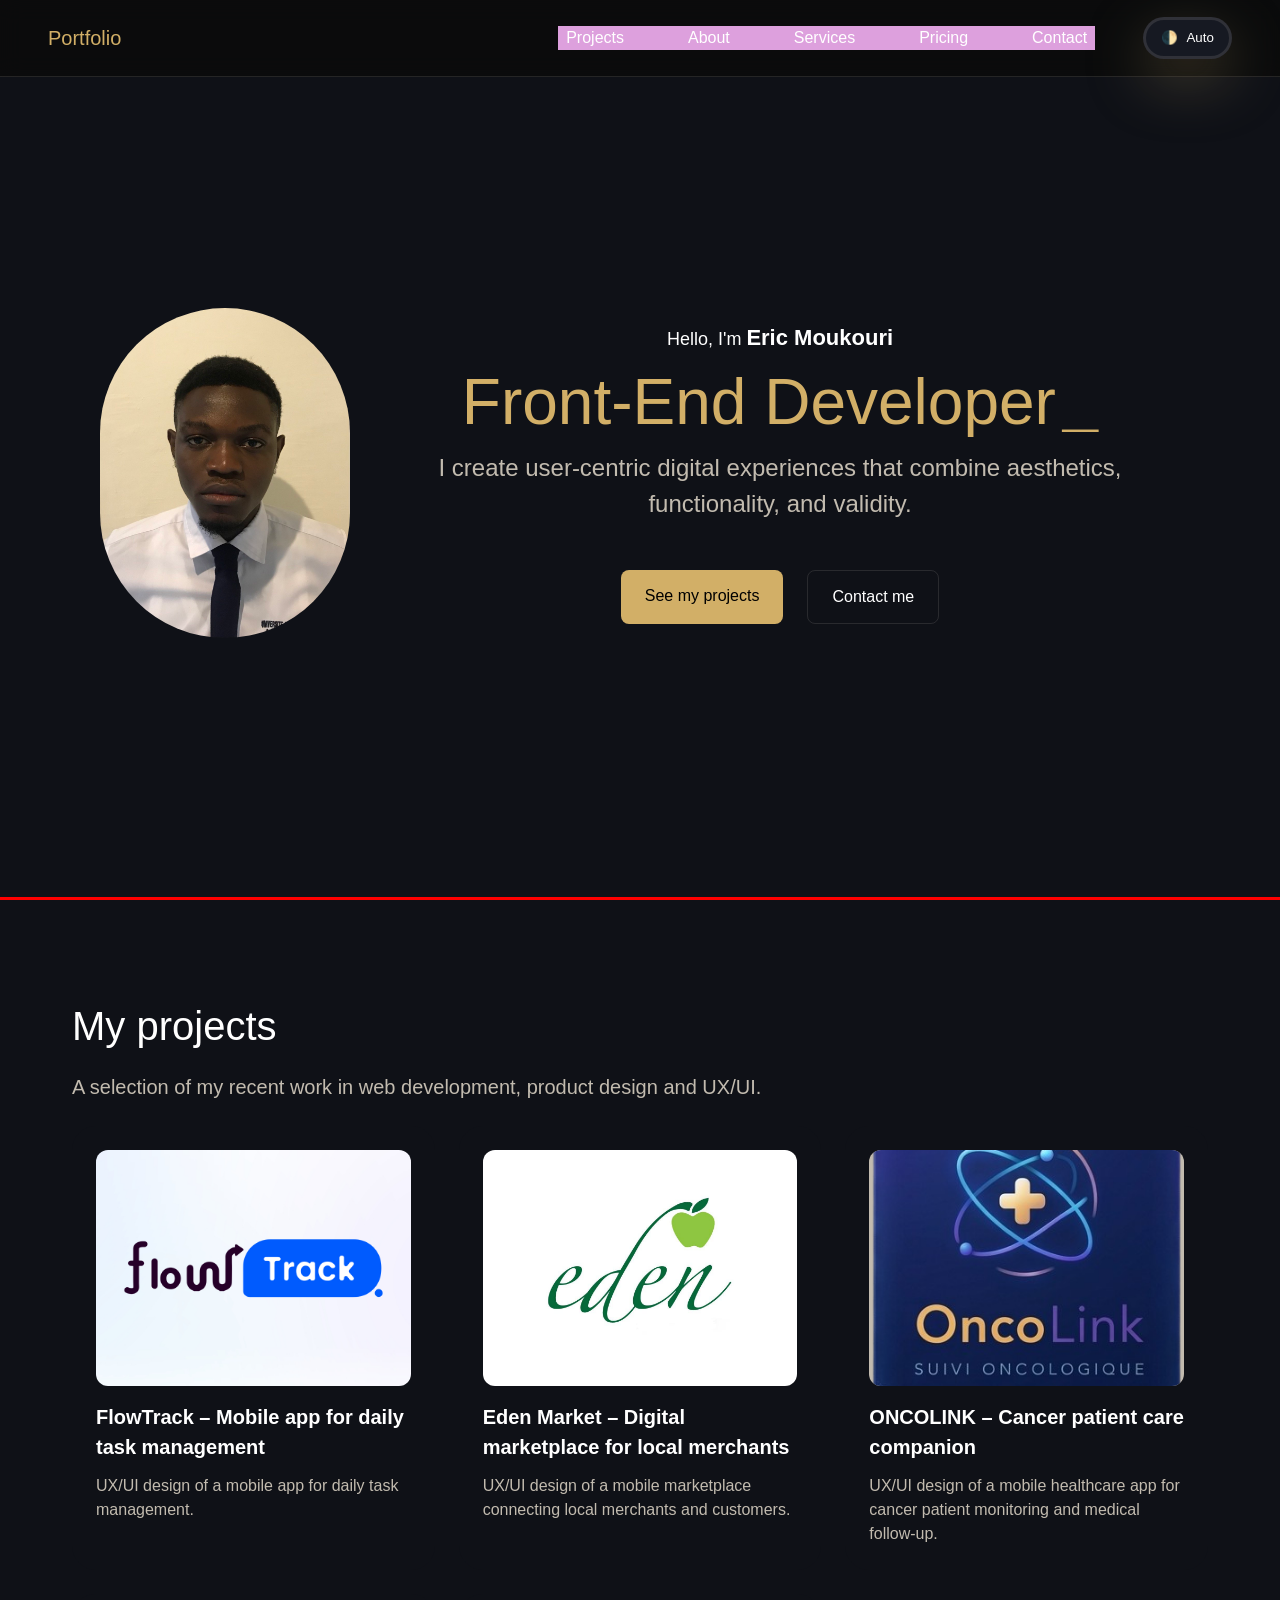
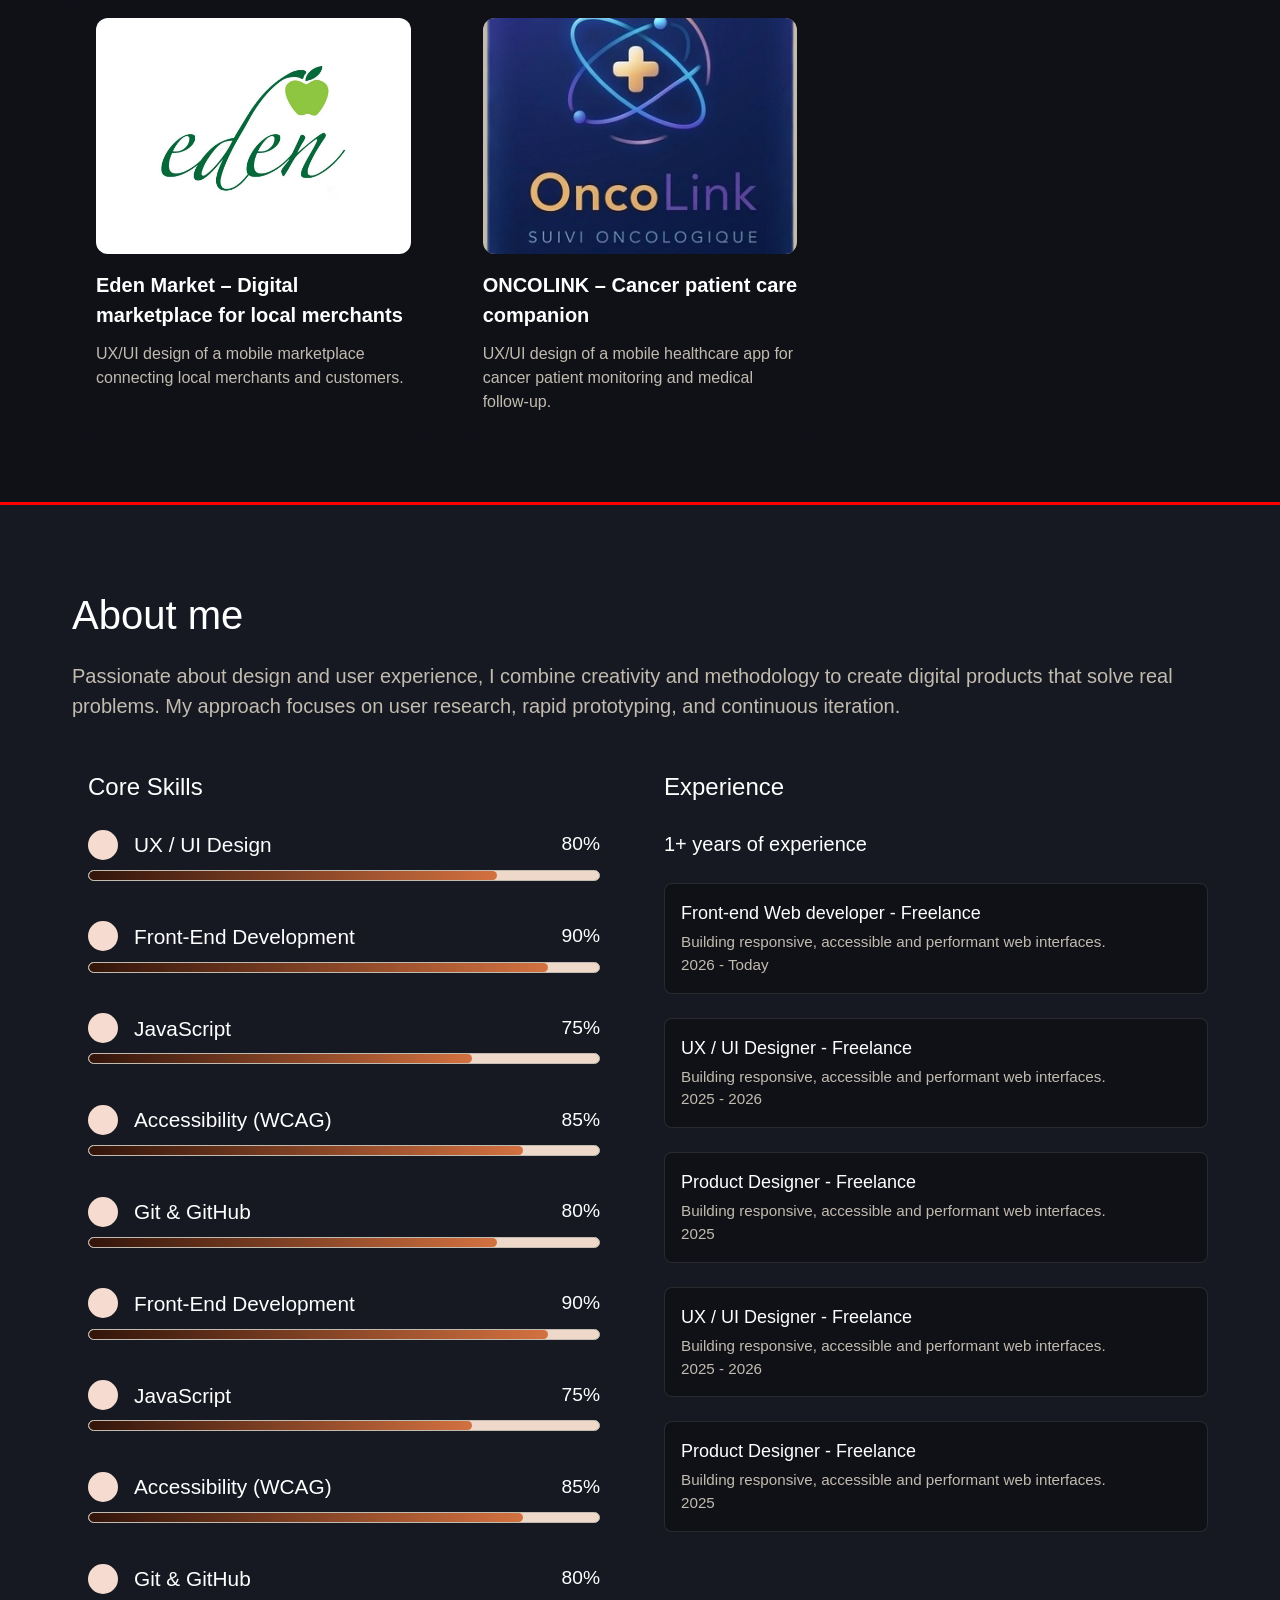
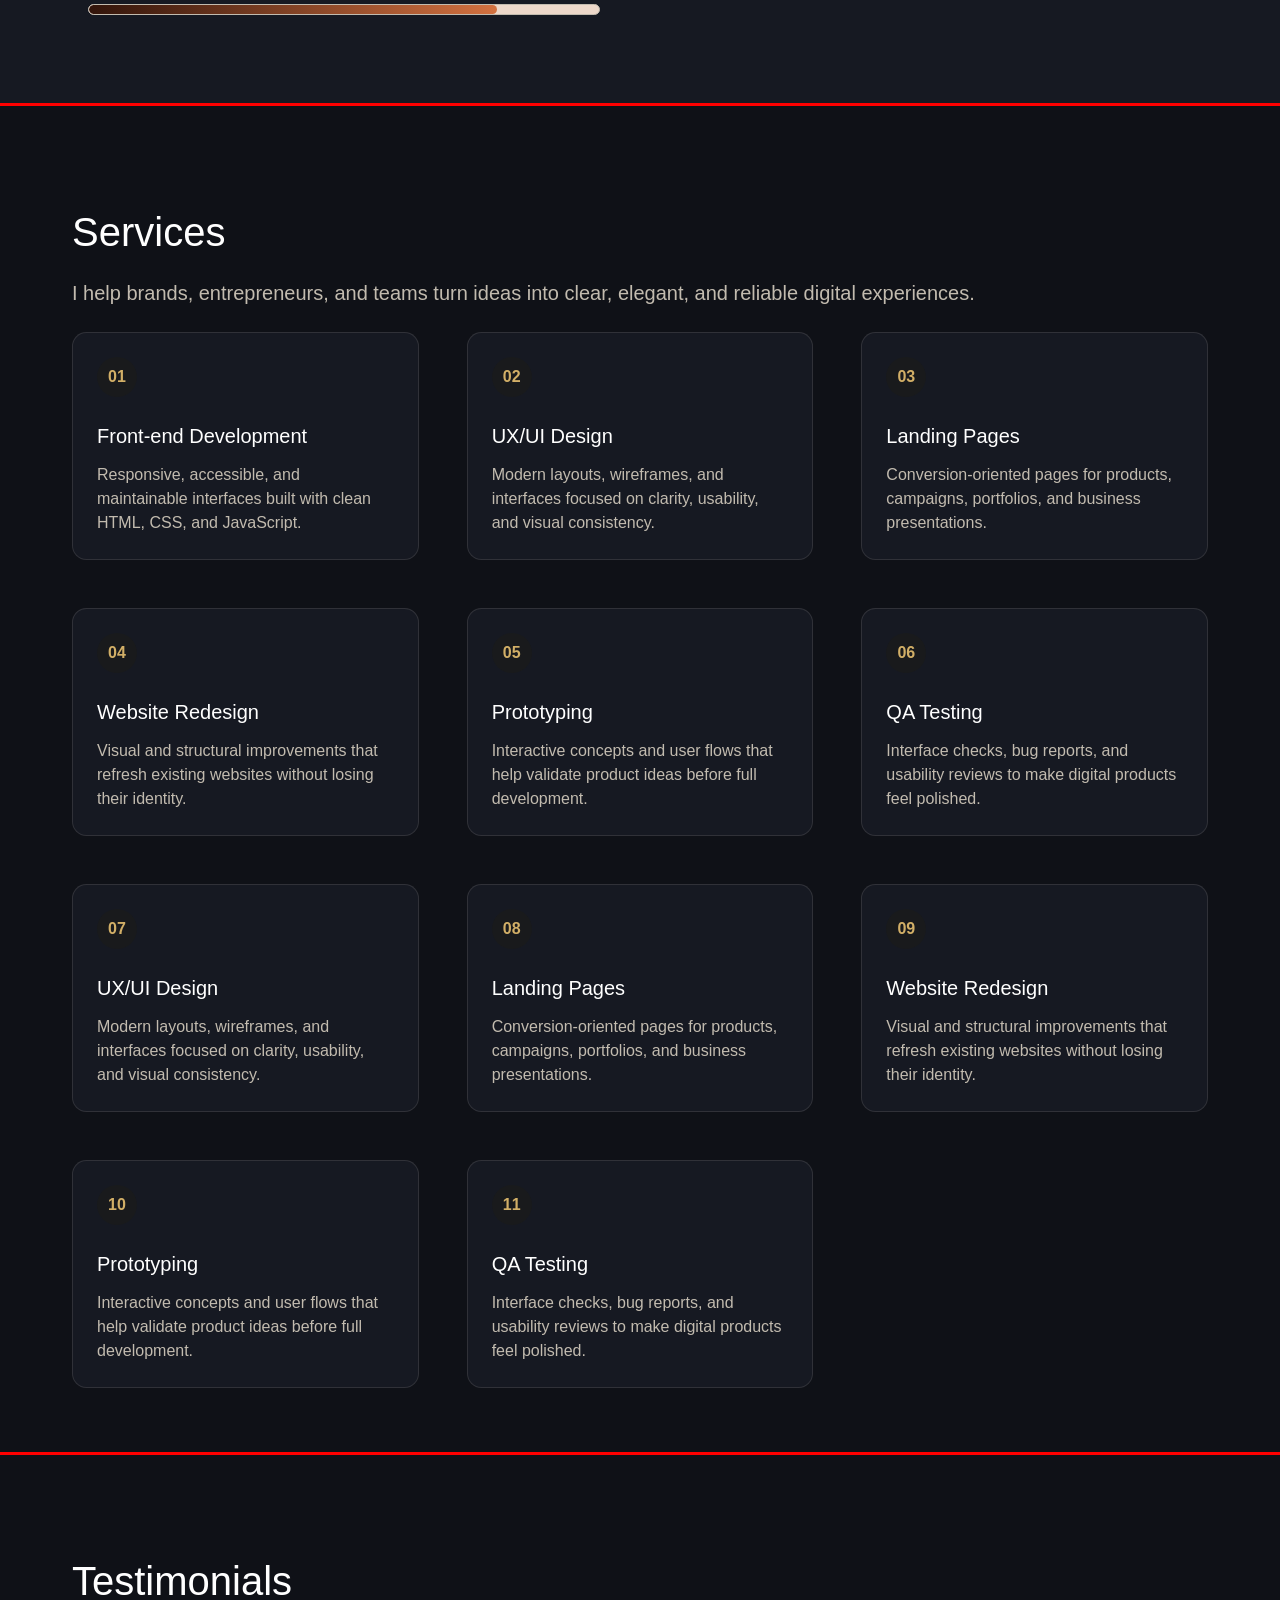
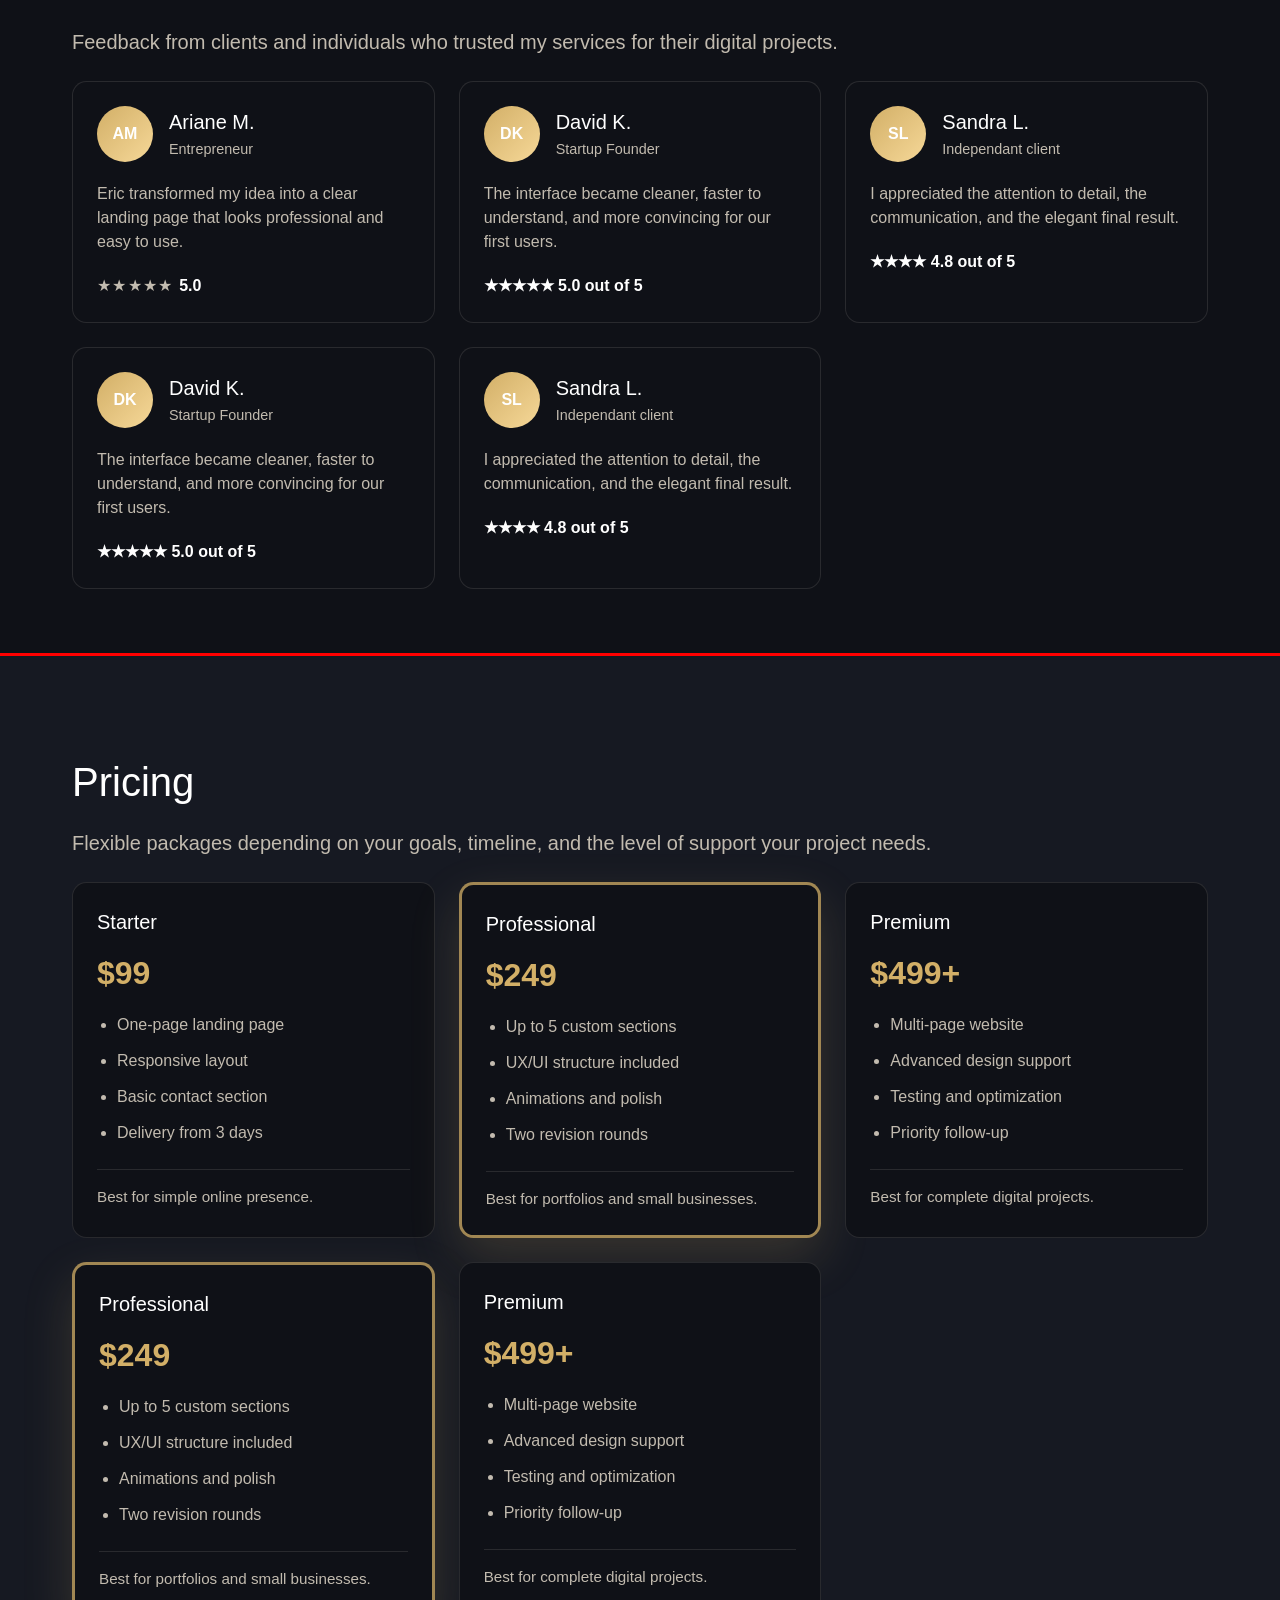
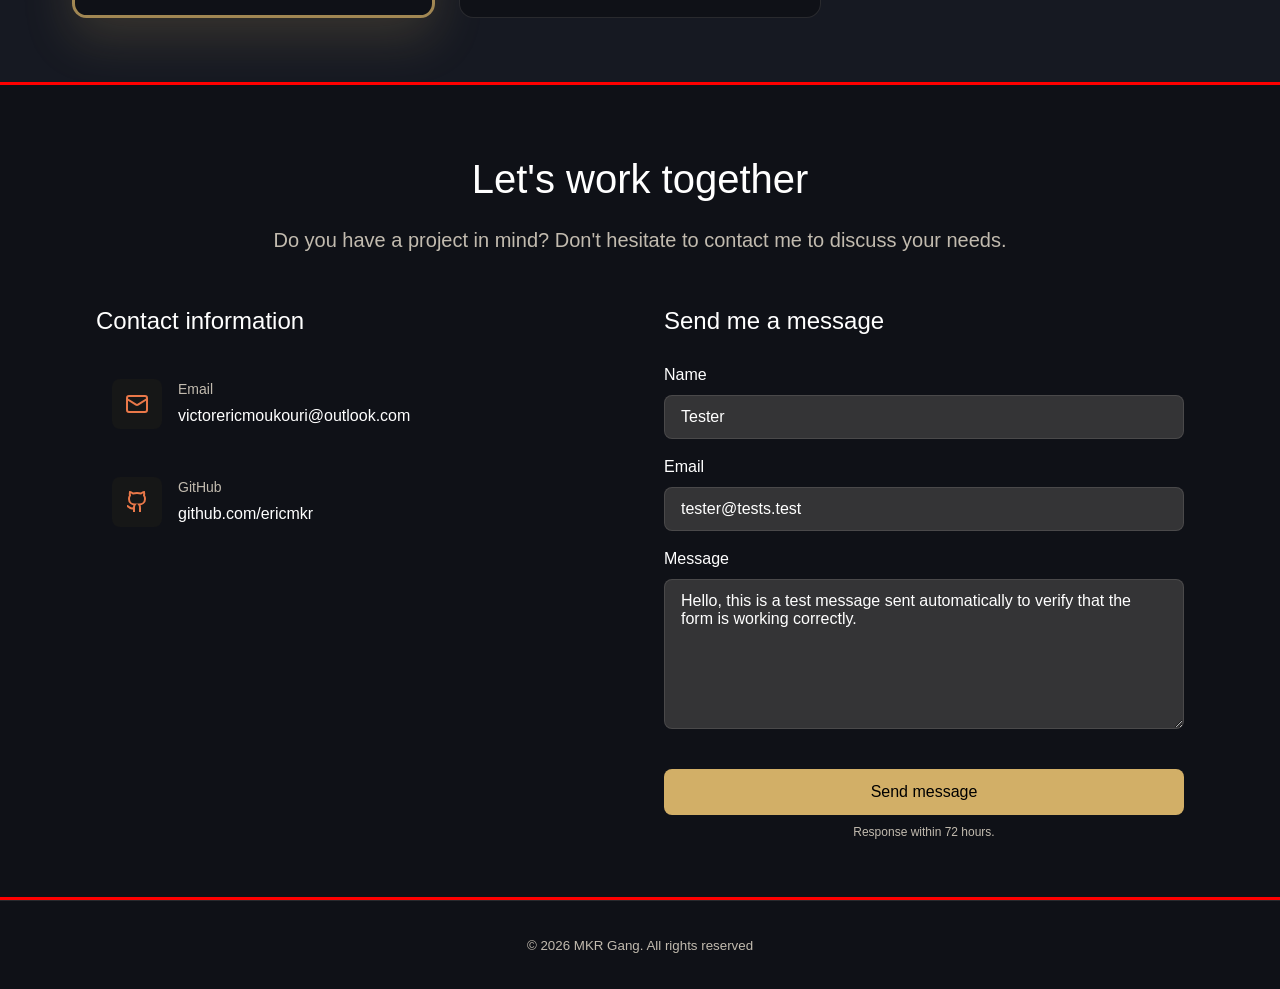
==== index.html @ c334f887 "Update index.html" ====
<!DOCTYPE html>
<html lang="en">
   
   <head>
      <meta charset="UTF-8">
      <meta name="viewport" content="width=device-width, initial-scale=1.0">

      <!-- =========================
        SEO
        ========================= -->
      
      <meta name="author" content="Eric Moukouri">
      <meta name="description" content="Eric Moukouri — Front-End Developer, UX/UI Designer and QA Analyst creating high-performance, accessible and user-centered digital products with intuitive interfaces and scalable web solutions.">

      <link rel="canonical" href="https://ton-domaine.com/">

      <title>Eric Moukouri | Front-End Developer, UX/UI Designer & QA Analyst</title>
  
      <!-- =========================
        COLOR & THEME
        ========================= -->

      <meta name="theme-color" content="#ffffff" media="(prefers-color-scheme: light)">
      <meta name="theme-color" content="#0f172a" media="(prefers-color-scheme: dark)">
      <meta name="color-scheme" content="light dark">
   
      <!-- =========================
        OPEN GRAPH
        ========================= -->

      <meta property="og:type" content="website">
      <meta property="og:title" content="Eric Moukouri | Front-End Developer, UX/UI Designer & QA Analyst">
      <meta property="og:description" content="Front-End Developer, UX/UI Designer and QA Analyst creating high-performance, accessible and user-centered digital products.">
      <meta property="og:url" content="https://ton-domaine.com/">
      <meta property="og:image" content="https://ton-domaine.com/assets/images/og-image.png">
      <meta property="og:site_name" content="Eric Moukouri">
      <meta property="og:locale" content="en_US">

      <!-- =========================
        TWITTER / X
        ========================= -->

      <meta name="twitter:card" content="summary_large_image">
      <meta name="twitter:title" content="Eric Moukouri | Front-End Developer, UX/UI Designer & QA Analyst">
      <meta name="twitter:description" content="High-performance, accessible and user-centered digital products.">
      <meta name="twitter:image" content="https://ton-domaine.com/assets/images/og-image.png">
  
      <!-- =========================
        FAVICONS
        ========================= -->

      <link rel="icon" type="image/png" href="/favicon-96x96.png" sizes="96x96">
      <link rel="icon" type="image/svg+xml" href="/favicon.svg">
      <link rel="shortcut icon" href="/favicon.ico">
      <link rel="apple-touch-icon" sizes="180x180" href="/apple-touch-icon.png">

      <!-- =========================
        PWA
        ========================= -->

      <link rel="manifest" href="/site.webmanifest">

      <!-- =========================
        STYLES & SCRIPTS
        ========================= -->

      <link rel="stylesheet" href="assets/css/index.css">

      <script type="module" src="assets/js/index.js" defer></script> 
      <script src="assets/js/form.js" defer></script>
      <script src="assets/js/cards.js" defer></script>
      <script type="module" src="assets/js/index.js"></script> 
      <!-- <script src="assets/js/project.js"></script> -->
   </head>

   <body>

      <a class="skip-link" href="#main-content" hidden>Skip to main content</a>

      <header>

         <div class="header-content">

            <a class="logo" href="#" aria-label="Back to homepage">Portfolio</a>

            <nav class="navbar" aria-label="Main navigation">

               <ul class="navbar-nav">

                  <li class="navbar-item">
                     <a class="navbar-link" href="#projects">Projects</a>
                  </li>

                  <li class="navbar-item">
                     <a class="navbar-link" href="#about">About</a>
                  </li>

                  <li class="navbar-item">
                     <a class="navbar-link" href="#services">Services</a>
                  </li>

                  <li class="navbar-item">
                     <a class="navbar-link" href="#rates">Pricing</a>
                  </li>

                  <li class="navbar-item">
                     <a class="navbar-link" href="#contact">Contact</a>
                  </li>

               </ul>

            </nav>

            <button id="theme-toggle" class="theme-toggle" type="button" aria-label="Theme: Auto. Change.">
                  
               <span id="theme-icon" aria-hidden="true">🌓</span>
                
               <span id="theme-label">Auto</span>
             
            </button>

         </div>

      </header>

      <main id="main-content">

         <section id="hero" class="hero" aria-labelledby="hero-title">

            <div class="avatar">

               <img class="avatar-img" src="assets/img/4x4.jpg" width="250" height="330" alt="Portrait of Victor Eric MOUKOURI">

            </div>
            
            <div class="hero-content">

               <p class="hero-tag">Hello, I'm <strong>Eric Moukouri</strong></p>

               <h1 id="hero-title">

                  <span id="accessible-roles" class="sr-only"></span>

                  <span id="typing-text" aria-hidden="true">Front-End Developer</span>

                  <span class="cursor" aria-hidden="true">_</span>

               </h1>
               
               <p class="hero-description">
                  I create user-centric digital experiences that combine aesthetics, functionality, and validity.
               </p>
            
               <div class="hero-buttons">

                  <a href="#projects" class="btn-primary">See my projects</a>

                  <a href="#contact" class="btn-secondary">Contact me</a>

               </div>

            </div>

         </section>

         <section id="projects" class="projects" aria-labelledby="projects-title" aria-describedby="projects-description">

            <div class="projects-content">

               <div class="section-header">

                  <h2 id="projects-title">My projects</h2>

                  <p id="projects-description" class="projects-description">A selection of my recent work in web development, product design and UX/UI.</p>

               </div>
               
               <div class="projects-grid">

                  <a class="card-link" href="portfolio.html?project=flowtrack">

                     <article class="project-card" data-project="flowtrack">

                        <div class="project-image">

                           <img src="assets/img/FlowTrack logo.jpg" alt="">

                           <div class="project-overlay">

                              <span class="project-category">UX/UI Design</span>

                           </div>   

                        </div>

                        <h3>FlowTrack – Mobile app for daily task management</h3>

                        <p>UX/UI design of a mobile app for daily task management.</p>   

                     </article>

                  </a>

               </div>

            </div>

         </section>

         <section id="about" class="about" aria-labelledby="about-title" aria-describedby="about-description">

            <div class="about-content">

               <h2 id="about-title">About me</h2>

               <p id="about-description" class="about-description">
                  Passionate about design and user experience, I combine creativity and methodology to create 
                  digital products that solve real problems. My approach focuses on user research, rapid prototyping, 
                  and continuous iteration.
               </p>
         
               <div class="about-grid">

                  <div class="skills-container">

                     <h3>Core Skills</h3>

                     <div class="skill-item">

                        <div class="skill-header"> 

                           <div class="skill-left">

                              <div class="icon-box">

                                 <i class="fa-regular fa-user"></i>    

                              </div>

                              <span>UX / UI Design</span>

                           </div>
                           
                           <span class="percent">80%</span>

                        </div>

                        <div class="progress-bar">

                           <div class="progress fill-80"></div>

                        </div>

                     </div>

                  </div>
   
                  <div class="experiences-container">

                     <h3>Experience</h3>

                     <p class="experience-summary">1+ years of experience</p>

                     <div class="experience-item">

                        <h4>Front-end Web developer - Freelance</h4>
                     
                        <p>Building responsive, accessible and performant web interfaces.</p>
                     
                        <p>2026 - Today</p>

                     </div>

                  </div>  

               </div>

            </div>

         </section>
   
         <section id="services" class="services" aria-labelledby="services-title" aria-describedby="services-description">

            <div class="services-content">

               <div class="section-header">

                  <h2 id="services-title">Services</h2>

                  <p id="services-description" class="services-description">
                     I help brands, entrepreneurs, and teams turn ideas into clear, elegant, and reliable digital experiences.
                  </p>

               </div>

               <div class="services-grid">

                  <article class="service-card">

                     <span class="service-number">01</span>

                     <h3>Front-end Development</h3>

                     <p>Responsive, accessible, and maintainable interfaces built with clean HTML, CSS, and JavaScript.</p>

                  </article>

               </div>

            </div>

         </section>
         
         <!-- <section id="partners" class="partners" aria-labelledby="partners-title" aria-describedby="partners-description">   

            <div class="partners-content">

               <div class="section-header">

                  <h2 id="partners-title">Partners</h2>

                  <p id="partners-description" class="partners-description">
                     The technologies, frameworks, and design tools I use to create accessible, responsive, and user-centered digital experiences.
                  </p>

               </div>
               
               <div class="partners-carousel" aria-label="">

                  <div class="partners-track">

                     <article class="partner-card">
                        <img src="assets/img/logos/HTML5.svg.webp" alt="HTML5" loading="lazy" decoding="async" width="111px">
                     </article>

                     <article class="tool-card">                     
                        <img src="assets/img/logos/CSS3.svg.webp" alt="CSS3" loading="lazy" decoding="async" width="111px">
                     </article>
                     
                     <article class="tool-card">
                        <img src="assets/img/logos/JS.svg.webp" alt="JavaScript" loading="lazy" decoding="async">
                     </article>

                     <article class="tool-card">
                        <img src="assets/img/logos/git.svg" alt="Git" loading="lazy" decoding="async">
                     </article>
                     
                     <article class="tool-card">
                        <img src="assets/img/logos/github.svg" alt="GitHub" loading="lazy" decoding="async" width="111px" height="111px"> 
                     </article>

                     <article class="tool-card">                     
                        <img src="assets/img/logos/figma.svg" alt="Figma" loading="lazy" decoding="async">
                     </article>

                     <article class="tool-card">                     
                        <img src="assets/img/logos/odoo.svg" alt="Odoo" loading="lazy" decoding="async">
                     </article>
                     
                     <article class="tool-card">
                        <img src="assets/img/logos/vscode.svg" alt="Visual Studio Code" loading="lazy" decoding="async">
                     </article>

                  </div>

               </div>

            </div>
            
         </section> -->
         
         <section id="testimonials" class="testimonials" aria-labelledby="testimonials-title" aria-describedby="testimonials-description">

            <div class="testimonials-content">

               <div class="section-header">

                  <h2 id="testimonials-title">Testimonials</h2>

                  <p id="testimonials-description" class="testimonials-description">
                     Feedback from clients and individuals who trusted my services for their digital projects.
                  </p>

               </div>

               <div class="testimonials-grid">

                  <article class="testimonial-card">

                     <div class="testimonial-profile">

                        <div class="testimonial-avatar" aria-hidden="true">AM</div>

                        <div>

                           <h3>Ariane M.</h3>

                           <p>Entrepreneur</p>

                        </div>

                     </div>

                     <p class="testimonial-message">         
                        Eric transformed my idea into a clear landing page that looks professional and easy to use.
                     </p>
         
                     <p class="testimonial-rating" aria-label="5 out of 5 stars">★★★★★ <span>5.0</span></p>

                  </article>

               </div>

            </div>

         </section>
            
         <section id="rates" class="rates" aria-labelledby="rates-title" aria-describedby="rates-description">

            <div class="rates-content">

               <div class="section-header">

                  <h2 id="rates-title">Pricing</h2>

                  <p id="rates-description" class="rates-description">
                     Flexible packages depending on your goals, timeline, and the level of support your project needs.
                  </p>

               </div>
               
               <div class="rates-grid">

                  <article class="rate-card">

                     <h3>Starter</h3>

                     <p class="rate-price">$99</p>
      
                     <ul>

                        <li>One-page landing page</li>

                        <li>Responsive layout</li>

                        <li>Basic contact section</li>

                        <li>Delivery from 3 days</li>

                     </ul>
               
                     <p class="rate-note">Best for simple online presence.</p>

                  </article>

               </div>

            </div>

         </section>
         
         <section id="contact" class="contact" aria-labelledby="contact-title" aria-describedby="contact-intro">

            <div class="contact-content">

               <h2 id="contact-title">Let's work together</h2>

               <p id="contact-intro" class="contact-intro">
                  Do you have a project in mind? Don't hesitate to contact me to discuss your needs.
               </p>

               <div class="contact-grid">

                  <div class="contact-info">

                     <h3>Contact information</h3>
                     
                     <a href="mailto:victorericmoukouri@outlook.com" class="contact-link">

                        <div class="contact-icon">

                           <svg width="24" height="24" viewBox="0 0 24 24" fill="none" stroke="#ea7849" stroke-width="2" aria-hidden="true">
                              <rect x="2" y="4" width="20" height="16" rx="2"/>
                              <path d="m22 7-8.97 5.7a1.94 1.94 0 0 1-2.06 0L2 7"/>
                           </svg>

                        </div>
                     
                        <div class="contact-details">

                           <p>Email</p>

                           <p>victorericmoukouri@outlook.com</p>

                        </div>

                     </a>

                     <a href="https://github.com/ericmkr" target="_blank" class="contact-link" rel="noopener noreferrer">

                        <div class="contact-icon">

                           <svg width="24" height="24" viewBox="0 0 24 24" fill="none" stroke="#ea7849" stroke-width="2" aria-hidden="true">
                              <path d="M15 22v-4a4.8 4.8 0 0 0-1-3.5c3 0 6-2 6-5.5.08-1.25-.27-2.48-1-3.5.28-1.15.28-2.35 0-3.5 0 0-1 0-3 1.5-2.64-.5-5.36-.5-8 0C6 2 5 2 5 2c-.3 1.15-.3 2.35 0 3.5A5.403 5.403 0 0 0 4 9c0 3.5 3 5.5 6 5.5-.39.49-.68 1.05-.85 1.65-.17.6-.22 1.23-.15 1.85v4"/>
                              <path d="M9 18c-4.51 2-5-2-7-2"/>
                           </svg>

                        </div>
                     
                        <div class="contact-details">

                           <p>GitHub</p>

                           <p>github.com/ericmkr</p>

                        </div>

                     </a>
                     
                     <!-- <a href="https://linkedin.com" target="_blank" class="contact-link">

                        <div class="contact-icon">   

                           <svg width="24" height="24" viewBox="0 0 24 24" fill="none" stroke="#ea7849" stroke-width="2" aria-hidden="true">
                              <path d="M16 8a6 6 0 0 1 6 6v7h-4v-7a2 2 0 0 0-2-2 2 2 0 0 0-2 2v7h-4v-7a6 6 0 0 1 6-6z"/>
                              <rect x="2" y="9" width="4" height="12"/>
                              <circle cx="4" cy="4" r="2"/>
                           </svg>

                        </div>
                     
                        <div class="contact-details">

                           <p>LinkedIn</p>

                           <p>linkedin.com/in/votre-profil</p>

                        </div>

                     </a> -->

                  </div>

                  <div class="contact-form">    

                     <h3>Send me a message</h3>
                  
                     <!-- <form id="contact-form" action="https://formsubmit.co/ajax/victorericmoukouri@outlook.com" method="POST"> -->
                  
                     <form id="contact-form" method="POST">

                        <input type="hidden" name="_captcha" value="false">
                  
                        <input type="hidden" name="_template" value="box">

                        <input type="hidden" name="_subject" value="New Portfolio Contact">
                              
                        <!-- <input type="hidden" name="_next" value="https://ton-domaine.com/merci.html"> -->

                        <div class="form-group">

                           <label for="name">Name</label>

                           <input id="name" name="name" type="text" placeholder="Your name" size="30" autocomplete="name" required>

                        </div>

                        <div class="form-group">

                           <label for="email">Email</label>

                           <input id="email" name="email" type="email" minlength="7" maxlength="254" size="30" placeholder="your@email.com" autocomplete="email" required>

                        </div>
                        
                        <div class="form-group">

                           <label for="message">Message</label>

                           <textarea id="message" name="message" rows="3" cols="30" maxlength="3000" placeholder="Let me know what you need..." required></textarea>

                        </div>

                        <button id="submit-btn" type="submit" class="btn-primary" disabled>Send message</button>
                        
                        <!-- <span class="spinner"></spanclass> -->

                     </form>

                     <p class="availability">Response within 72 hours.</p>

                  </div>

               </div>

            </div>

         </section>

      </main>

      <footer>

         <small>&copy; 2026 MKR Gang. All rights reserved</small>

      </footer>
      
      <button id="back-to-top" class="back-to-top" type="button" aria-label="Back to top" title="Back to top">⇧</button>
      
      <div id="modal-overlay" class="modal-overlay" hidden></div>
      
      <!-- Feedback Modal -->
      
      <div id="form-modal" class="form-modal" role="alertdialog" aria-modal="true" aria-labelledby="modal-title" aria-describedby="modal-message" aria-live="assertive" hidden>

         <button id="modal-close" class="modal-close" type="button" aria-label="Close notification">&times;</button>

         <div id="modal-icon" class="modal-icon" aria-hidden="true">⏳</div>
         
         <h2 id="modal-title">Sending...</h2>
         
         <p id="modal-message">Please wait while your message is being sent.</p>
         
         <p id="modal-countdown" class="modal-countdown" aria-live="polite"></p>

      </div>

   </body>

</html>
---- assets/css/index.css ----
@import url('');
/* https://fonts.googleapis.com/css?family=Amatic+SC|Montserrat:400,700|Seymour+One */

* {
   margin: 0;
   padding: 0;
   box-sizing: border-box;
}

:root {
   color-scheme: light;
   --bg: #ffffff;
   --txt: #000000;

   --header: rgba(255, 255, 255, .8);

   --surface: #FAF7F0;

   --primary: #d2af67;
   --primary-hover: #000000;
   --primary-color: #ffffff;

   --accent: #f8e0be57;
   --muted: #717182;

   --input-bg: #f3f3f5;

   --border: rgba(23, 20, 18, .11);
   --shadow: 0 20px 60px rgba(23, 20, 18, .08);
   --radius: .6875rem;

   --header-height: 4.78125rem;
   --max-width: 1180px;
   --scrollbar-width: 0px;
}

:root[data-theme='dark'] {
   color-scheme: dark;
   --bg: #0f1117;
   --txt: #ffffff;

   --header: rgba(11, 11, 11, .8);

   --surface: #161922;
  
   --primary: #d2af67;
   --primary-hover: #ffffff;
   --primary-color: #000000;

   --accent: #1c1b198e;
   --muted: #c2bbaf;

   --input-bg: #343436;
  
   --border: rgba(248, 244, 235, .11);
   --shadow: 0 20px 60px rgba(173, 150, 91, 0.35);
   --radius: .6875rem;

   --header-height: 4.78125rem;
   --max-width: 1180px;
   --scrollbar-width: 0px;
}

html {
   scroll-behavior: smooth;
}

body {
   min-height: 100vh;
   background-color: var(--bg);
   color: var(--txt);
   font-family: -apple-system, BlinkMacSystemFont, 'Segoe UI', Roboto, 'Helvetica Neue', Arial, sans-serif;
   line-height: 1.5;
   transition: background-color .3s ease, color .3s ease, border-color .3s ease, box-shadow .3s ease;
}

a:focus-visible, #submit-btn:focus-visible, #theme-toggle:focus-visible {
   outline: solid 3px var(--txt);
   outline-offset: 7px;
   border-radius: .6875rem;
}

.skip-link { 
   position: absolute;
   top: 1rem;
   left: 9rem;
   transform: translateY(-200%);
   z-index: 9999;
   transition: transform 0.3s ease;
}

.skip-link:focus { 
   transform: translateY(0);
}

header {
   position: fixed;
   top: 0;
   left: 0;
   right: 0;
   background-color: var(--header);
   backdrop-filter: blur(11px);
   border-bottom: solid 1px var(--border);
   box-sizing: border-box;
   height: var(--header-height);
   z-index: 1000;
   transition: background-color .3s ease, color .3s ease, border-color .3s ease, box-shadow .3s ease;
}

.header-content {
   display: grid;
   grid-template-columns: 1fr auto auto;
   column-gap: 3rem;
   height: 100%;
   padding: 1rem 3rem;
   align-items: center;
   box-sizing: border-box;

   /* display: flex; */   
}

.logo {
   grid-column: 1;
   justify-self: start;
   font-size: 1.25rem;
   font-weight: 500;
   color: var(--primary);
   text-decoration: none;
}

.navbar {
   grid-column: 2;
   justify-self: end;
}

.navbar-nav {
   background-color: plum;
   display: flex;
   gap: 3rem;
   list-style: none;
   margin: 0;
   padding: 0;
}

.navbar-link {
   color: var(--txt);
   text-decoration: none;
   font-weight: 500;
   padding: .5rem;
   transition: color .3s;
}

.navbar-link:hover {
   color: var(--primary);
}

.theme-toggle {
   grid-column: 3;
   justify-self: end;
   background: var(--surface);
   color: var(--txt);
   border: solid 3px var(--border);
   border-radius: 111px;
   padding: .65rem .95rem;
   display: inline-flex;
   align-items: center;
   gap: .5rem;
   box-shadow: var(--shadow);
   transition: background-color .3s ease, color .3s ease, border-color .3s ease, box-shadow .3s ease, opacity .3s ease;
}

.theme-toggle:hover {
   opacity: .7;
}

#theme-icon {
   display: inline-block;
   opacity: 1;
   transform: rotate(0deg);
   transition: transform .3s cubic-bezier(.4, 0, .2, 1), opacity .3s ease;
}

#theme-icon.is-changing {
   transform: rotate(180deg) scale(.7);
   opacity: 0;
}

#theme-label {
   display: inline-block;
   transition: opacity .15s ease, transform .3s ease;
}

#theme-label.is-changing {
   opacity: 0;
   transform: translateY(-6px);
}

.hero {
   border-bottom: solid 3px red;
   min-height: 100vh;
   display: flex;
   align-items: center;
   justify-content: center;
   padding: 6rem 1.5rem 3rem 1.5rem;
   text-align: center;
}

.avatar-img {
   display: block;
   border-radius: 18.75rem;
   margin-right: 1.875rem;
   /* overflow: hidden; */
}
        
.hero-content {
   max-width: 50rem;
   /* width: min(90%, 70rem); */
   /* margin-inline: auto; */
}

.hero-tag {
   font-size: 1.125rem;
   font-weight: 500;
}

strong {
   font-size: 1.375rem;
}

#typing-text {
   font-size: 4rem;
   font-weight: 500;           
   line-height: 1.2;
   color: var(--primary);
}

.cursor {
   font-size: 4rem;
   display: inline-block;
   animation: blink .7s infinite;
   color: var(--primary);
}

.sr-only {
   position: absolute;
   width: 1px;
   height: 1px;
   padding: 0;
   margin: -1px;
   overflow: hidden;
   clip: rect(0, 0, 0, 0);
   white-space: nowrap;
   border: 0;
}

@keyframes blink {
   50% {
      opacity: 0;
   }
}

@media (prefers-reduced-motion: reduce) {
   *, *::before, *::after {
      scroll-behavior: auto !important;
      transition-duration: 0.01ms !important;
      animation-duration: 0.01ms !important;
      animation-iteration-count: 1 !important;
   }

   .cursor, .typing {
      animation: none;
   }
}
   
.hero-description {
   font-size: 1.5rem;
   color: var(--muted);
   margin-bottom: 3rem;
}

.hero-buttons {
   display: flex;
   gap: 1.5rem;
   justify-content: center;
   /* flex-wrap: wrap; */
}

.btn-primary {
   padding: .875rem 1.5rem;
   background-color: var(--primary);
   color: #000000;
   border: none;
   border-radius: .5rem;
   font-size: 1rem;
   font-weight: 500;
   text-decoration: none;
   display: inline-block;
   transition: background-color .3s ease, color .3s ease, border-color .3s ease, box-shadow .3s ease;
}

.btn-primary:hover {
   background-color: var(--primary-hover);
   color: var(--primary-color);
   box-shadow: var(--shadow);
}

.btn-primary:active {
   opacity: .5;
}

.btn-secondary {
   padding: .875rem 1.5rem;
   background-color: transparent;
   color: var(--txt);
   border: solid .0625rem var(--border);
   border-radius: .5rem;
   font-size: 1rem;
   font-weight: 500;
   text-decoration: none;
   display: inline-block;
   transition: background-color .3s ease, color .3s ease, border-color .3s ease, box-shadow .3s ease;
}

.btn-secondary:hover {
   background-color: var(--accent);
}

.btn-secondary:active {
   opacity: .5;
}

.projects {
   min-height: 100vh;
   padding: 3rem;
   border-bottom: solid 3px red;
}

.projects-content {
   /* background-color: green; */
   display: flex;
   flex-direction: column;
   flex: 1;
   padding: 1rem 1.5rem;
}

.projects-grid {
   display: grid;
   grid-template-columns: repeat(3, 1fr);
   gap: 1.5rem;
   align-items: stretch;
}

.section-header {
   /* background-color: orange; */
   margin-bottom: 1.5rem;
}

#projects-title, #about-title, #services-title, #partners-title, #testimonials-title, #rates-title {
   /* background-color: orange; */
   font-size: 2.5rem;
   font-weight: 500;
   margin-bottom: 1rem;
   margin-top: 1rem; 
   padding-top: 1rem;
}

.projects-description, .about-description, .services-description, .partners-description, .testimonials-description, .rates-description {
   color: var(--muted);
   font-size: 1.25rem;
}

.card-link {
   text-decoration: none;
   color: var(--txt);
}

.project-card {
   padding: 1.5rem;
   display: flex;
   flex-direction: column;
   height: 100%;
   /* border: solid 1px var(--border); */
   border-radius: 1.5rem;
   overflow: hidden;
   background-color: var(--bg);
   transition: transform .3s ease, background-color .3s ease, color .3s ease, border-color .3s ease, box-shadow .3s ease;
}

.project-card:hover {
   transform: translateY(-3px);
   color: var(--primary);
   border-color: rgba(210, 175, 103, .45);
   box-shadow: 0 1rem 2.5rem rgba(0, 0, 0, .08);
}

.project-image {
   width: 100%;
   aspect-ratio: 4/3;
   border-radius: .75rem;
   overflow: hidden;
   background-color: var(--muted);
   margin-bottom: 1rem;
   position: relative;
   transition: background-color .3s ease, color .3s ease, border-color .3s ease, box-shadow .3s ease;
}

.project-image img {
   width: 100%;
   height: 100%;
   object-fit: cover;
   transition: transform .5s;       
}

.project-card:hover .project-image img {
   transform: scale(1.05);
}

.project-overlay {
   position: absolute;
   inset: 0;
   background: linear-gradient(to top, rgba(0, 0, 0, .5), transparent);
   opacity: 0;
   transition: opacity .3s;
   display: flex;
   align-items: flex-end;
   padding: 1rem;
}
        
.project-card:hover .project-overlay {
   opacity: 1;
}

.project-category {
   color: var(--bg);
   font-size: .875rem;
}

.project-card h3 {
   font-size: 1.25rem;
   margin-bottom: .75rem;
}

.project-card p, .service-card p, .testimonial-card p, .rate-card li, .rate-note {
   color: var(--muted);
}

.about {
   min-height: 100vh;
   padding: 3rem;
   border-bottom: solid 3px red;
   background-color: var(--surface);
   transition: background-color .3s ease, color .3s ease, border-color .3s ease, box-shadow .3s ease;
}

.about-content {
   /* background-color: green; */
   display: flex;
   flex-direction: column;
   flex: 1;
   padding: 0 1.5rem;
}

.about-grid {
   display: grid;
   grid-template-columns: repeat(auto-fit, minmax(300px, 1fr));            
   gap: 3rem;         
   margin-top: 3rem;        
}
        
.about h3 {
   font-size: 1.5rem;
   font-weight: 500;
   color: var(--txt);
   margin-bottom: 1.5rem;
}

.skills-container {
   padding: 0 1rem;
   flex:1;
}

.skill-item {
   margin-bottom: 2.5rem;
}

.skill-header {
   display: flex;
   align-items: center;
   justify-content: space-between;
   margin-bottom: .6rem;
}

.skill-left {
   display: flex;
   align-items: center;
   gap: 1rem;
}

.skill-left span {
   font-size: 1.3rem;
   font-weight: 500;
}

.icon-box {
   width: 30px;
   height: 30px;
   border-radius: 50%;
            background-color: #f6dcd0;
   display: flex;
   align-items: center;
   justify-content: center;
}

.icon-box i {
   color: #ff6a32;
   font-size: 1.1rem;
}

.percent {
   font-size: 1.2rem;
   color: var(--txt);
   font-weight: 500;
}

.progress-bar {
   width: 100%;
   height: .6875rem;
   border-radius: 3.125rem;      
   background: #edd8ca;
   border: solid 1px var(--muted);
   overflow: hidden;
}

.progress {
   height: 100%;
   border-radius: inherit;
   background: linear-gradient(90deg, #32140a, #d37140);
   /* transition: width .6s ease; */
}

/* PROGRESS WIDTHS STATS */

/* .fill-70 {
   width: 70%;
} */

.fill-80 {
   width: 80%;
}

/* .fill-90 {
   width: 90%;
} */

.experience-summary {
   font-size: 1.25rem;
   margin-bottom: 1.5rem;
}

.experience-item {
   padding: 1rem;
   background-color: var(--bg);
   border: solid 1px var(--border);
   border-radius: .5rem;
   margin-bottom: 1.5rem;
   transition: background-color .3s ease, color .3s ease, border-color .3s ease, box-shadow .3s ease;
}

.experience-item h4 {
   font-size: 1.125rem;
   font-weight: 500;
   margin-bottom: .25rem;
}

.experience-item p {
   color: var(--muted);
   font-size: .95rem;
}

.services {
   min-height: 100vh;
   padding: 3rem;
   border-bottom: solid 3px red;
}

.services-content {
   /* background-color: blueviolet; */
   display: flex;
   flex-direction: column;
   flex: 1;
   padding: 1rem 1.5rem;
}

.services-grid {
   display: grid;
   grid-template-columns: repeat(3, 1fr);
   gap: 3rem;
   align-items: stretch;
}

.service-card { 
   padding: 1.5rem;
   background-color: var(--surface);
   border: solid 1px var(--border);
   border-radius: .9rem;
   transition: all .3s ease;
   transition: background-color .3s ease, color .3s ease, border-color .3s ease, box-shadow .3s ease;
}

.service-number {
   display: inline-flex;
   align-items: center;
   justify-content: center;
   width: 2.5rem;
   height: 2.5rem;
   margin-bottom: 1.5rem;
   border-radius: 50%;
   background-color: var(--accent);
   color: var(--primary);
   font-weight: 700;
   transition: background-color .3s ease, color .3s ease, border-color .3s ease, box-shadow .3s ease;
}

.service-card h3, .testimonial-card h3, .rate-card h3 {
   font-size: 1.25rem;
   font-weight: 500;
   margin-bottom: .75rem;
}

.partners {
   /* background-color: green; */
   /* min-height: 100vh; */
   padding: 3rem;
   border-bottom: solid 3px red;
   /* background-color: #FAF7F0; */
}

.partners-carousel {
   background-color: purple;
   position: relative;
   overflow: hidden;
   padding: .75rem 0;
   mask-image: linear-gradient(to right, transparent, #000 10%, #000 90%, transparent);
}

.partners-track {
   display: flex;
   width: max-content;
   gap: 1rem;
   animation: scrollPartners 24s linear infinite;
}

.partners-carousel:hover .partners-track {
   animation-play-state: paused;
}

.partner-card {
   min-width: 12rem;
   padding: 1.5rem 2rem;
   background-color: var(--bg);
   border: solid 1px var(--border);
   border-radius: 1rem;
   color: var(--foreground);
   font-size: 1.1rem;
   font-weight: 600;
   text-align: center;
   box-shadow: 0 .75rem 2rem rgba(0, 0, 0, .05);
   transition: transform .3s ease, background-color .3s ease, color .3s ease, border-color .3s ease, box-shadow .3s ease;
}

@keyframes scrollPartners {
   from {
      transform: translateX(0);
   }

   to {
      transform: translateX(calc(-50% - 8px));
   }
}

.testimonials {
   padding: 3rem;
   border-bottom: solid 3px red;
}

.testimonials-content {
   /* background-color: blueviolet; */
   display: flex;
   flex-direction: column;
   flex: 1;
   padding: 1rem 1.5rem;
}

.testimonials-grid {
   display: grid;
   grid-template-columns: repeat(3, 1fr);
   gap: 1.5rem;
   align-items: stretch;
}

.testimonial-card {
   padding: 1.5rem;
   background-color: var(--bg);
   border: solid 1px var(--border);
   border-radius: .9rem;
   transition: background-color .3s ease, color .3s ease, border-color .3s ease, box-shadow .3s ease;
}

.testimonial-profile {
   display: flex;
   align-items: center;
   gap: 1rem;
   margin-bottom: 1.25rem;
}

.testimonial-avatar {
   width: 3.5rem;
   height: 3.5rem;
   display: flex;
   align-items: center;
   justify-content: center;
   /* flex: 0 0 auto; */
   border-radius: 50%;
   background: linear-gradient(135deg, var(--primary), #f6d898);
   color: var(--txt);
   font-weight: 700;
}

.testimonial-profile h3 {
   margin-bottom: .15rem;
}

.testimonial-profile p {
   font-size: .9rem;
}

.testimonial-message {
   margin-bottom: 1.25rem;
}

.testimonial-rating {
   color: var(--primary);
   letter-spacing: .08rem;
}

.testimonial-rating span {
   color: var(--txt);
   letter-spacing: 0;
   font-weight: 600;
}

.rates {
   background-color: var(--surface);
   padding: 3rem;
   border-bottom: solid 3px red;
}

.rates-content {
   /* background-color: blueviolet; */
   display: flex;
   flex-direction: column;
   flex: 1;
   padding: 1rem 1.5rem;
}

.rates-grid {
   display: grid;
   grid-template-columns: repeat(3, 1fr);
   gap: 1.5rem;
   align-items: stretch;
}

.rate-card {
   padding: 1.5rem;
   background-color: var(--bg);
   border: solid 1px var(--border);
   border-radius: .9rem;
   transition: background-color .3s ease, color .3s ease, border-color .3s ease, box-shadow .3s ease;
}

.featured-rate {
   border: solid 3px rgba(210, 175, 103, .75);;
   box-shadow: 0 20px 50px rgba(210, 175, 103, .18);
}

.rate-price {
   color: var(--primary);
   font-size: 2rem;
   font-weight: 700;
   margin-bottom: 1rem;
}

.rate-card ul {
   display: grid;
   gap: .75rem;
   margin: 0 0 1.5rem 1.25rem;
}

.rate-note {
   margin-top: auto;
   padding-top: 1rem;
   border-top: solid 1px var(--border);
   font-size: .95rem;
}

.contact {   
   padding: 3rem;
   border-bottom: solid 3px red;
}

.contact-content {
   max-width: 80rem;
   padding: 0 3rem;
   margin: 0 auto;
}

#contact-title {
   /* background-color: orange; */
   text-align: center;
   font-size: 2.5rem;
   font-weight: 500;
   margin-bottom: 1rem;
   margin-top: 1rem; 
}

.contact-intro {
   font-size: 1.25rem;
   color: var(--muted);
   text-align: center;
   margin-bottom: 3rem;
   margin-left: auto;
   margin-right: auto;
}

.contact-grid {
   display: grid;
   grid-template-columns: repeat(auto-fit, minmax(300px, 1fr));
   gap: 3rem;
}

.contact-info h3, .contact-form h3 {
   font-size: 1.5rem;
   font-weight: 500;
   margin-bottom: 1.5rem;
}

.contact-link {
   display: flex;
   align-items: center;
   gap: 1rem;
   padding: 1rem;
   border-radius: .5rem;
   text-decoration: none;
   color: var(--txt);
   transition: background-color .3s ease, color .3s ease, border-color .3s ease, box-shadow .3s ease;
   margin-bottom: 1rem;
   width: 26rem;
}

.contact-link:hover {
   background-color: var(--accent);
}

.contact-icon {
   width: 3.125rem;
   height: 3.125rem;
   background-color: var(--accent);
   border-radius: .5rem;
   display: flex;
   align-items: center;
   justify-content: center;
   transition: background-color .3s;
}

.contact-link:hover .contact-icon {
   background-color: var(--primary);

}

.contact-link:hover .contact-icon svg {
   stroke: var(--bg);
}

.contact-details p:first-child {
   font-size: .875rem;
   color: var(--muted);
   margin-bottom: .25rem;
}

form {
   display: flex;
   flex-direction: column;
   gap: 1rem;
}

.form-group {
   display: flex;
   flex-direction: column;
}

label {
   margin-bottom: .5rem;
   font-weight: 500;
}

input, textarea {
   padding: .75rem 1rem;
   background-color: var(--input-bg);
   border: solid 1px var(--border);
   border-radius: .5rem;
   font-size: 1rem;
   font-family: inherit;
   transition: background-color .3s ease, color .3s ease, border-color .3s ease, box-shadow .3s ease;
}

input:focus, textarea:focus {
   outline: none;
   border-color: var(--primary);
   box-shadow: 0 0 0 3px rgba(234, 120, 73, .1);
}

textarea {
   min-height: 9.375rem;
   resize: vertical;
   margin-bottom: 1.5rem;
}

#submit-btn {
   width: 100%;
   transition: transform .3s ease, background-color .3s ease, color .3s ease, border-color .3s ease, box-shadow .3s ease;

   /* display:flex;
   align-items:center;
   justify-content:center;
   gap:10px; */
}

/* #submit-btn.loading .spinner {
   display: block;
} */

/* #submit-btn.loading .btn-text {
   opacity: .8;
} */

#submit-btn:disabled {
   opacity: .5;
   cursor: not-allowed;
   filter: grayscale(30%);
}

#submit-btn:not(:disabled):hover {
   transform: translateY(-3px);
}

.availability {
   font-size: .75rem;
   display: block;
   text-align: center;
   margin: .5rem 0;
   color: var(--muted);
}

footer {
   padding: 2rem 1.5rem;
   border-top: solid 1px var(--border);
   text-align: center;
   color: var(--muted);
}

.back-to-top {
   position: fixed;
   right: 1.15rem;
   bottom: .9rem;
   width: 4.6875rem;
   height: 4.6875rem;
   display: flex;
   align-items: center;
   justify-content: center;
   border: none;
   border-radius: 50%;
   background-color: var(--primary);
   color: #111;
   box-shadow: 0 10px 28px rgba(0, 0, 0, .35);
   opacity: 0;
   transform: translateY(12px);
   z-index: 900;
   font-size: 2rem;
   transition: transform .3s ease, background-color .3s ease, color .3s ease, border-color .3s ease, box-shadow .3s ease;
}

.back-to-top.show {
   opacity: 1;
   transform: translateY(0);
   pointer-events: auto;
}

.back-to-top:hover {
   background-color: var(--txt);
   color: var(--bg);
}

.back-to-top:focus-visible {
   outline: solid 3px var(--txt);
   outline-offset: 3px;
}

/* .spinner {
   width: 18px;
   height: 18px;
   border: solid .125rem rgba(255,255,255,.3);
   border-top-color: var(--background);
   border-radius: 50%;
   animation: spin .8s linear infinite;
   display: none;
} */

/* @keyframes spin {
    
   to {
      
      transform:rotate(360deg);
   
   }
} */

body.no-scroll {
   overflow: hidden;
   padding-right: var(--scrollbar-width);
}

body.no-scroll .navbar, body.no-scroll .form-modal {
   padding-right: var(--scrollbar-width);
}

/* body.no-scroll main {
   user-select: none;
   pointer-events: none;
} */

.modal-overlay {
   position: fixed;
   top: 0;
   left: 0;
   width: 100vw;
   height: 100vh;
   background: rgba(0, 0, 0, .65);
   backdrop-filter: blur(3px);
   opacity: 0;
   visibility: hidden;
   transition: all .3s ease;
   z-index: 1001;
}

.modal-overlay.show {
   opacity: 1;
   visibility: visible;
   /* display: block; */
}

.form-modal {
   position: fixed;
   top: 50%;
   left: 50%;
   transform: translate(-50%, -50%) scale(.95);
   width: min(90%, 26.25rem);
   background-color: var(--bg);
   padding: 2rem;
   border: solid 3px var(--border);
   border-radius: 1.125rem;
   text-align: center;
   box-shadow: 0 20px 60px rgba(0, 0, 0, .25);
   opacity: 0;
   visibility: hidden;
   transition: all .3s ease;
   z-index: 1002;
}

.form-modal.show {
   opacity: 1;
   visibility: visible;
   transform: translate(-50%, -50%) scale(1);
}

.modal-icon {
   font-size: 3rem;
   margin-bottom: 1rem;
}

.form-modal h2 {
   margin-bottom: .5rem;
}

.form-modal p {
   line-height: 1.5;
}

/* .modal-countdown {
   margin-top: 1rem;
   font-size: .9rem;
   color: #6b7280;
} */

.modal-close {
   position: absolute;
   top: 1rem;
   right: 1rem;
   width: 2.25rem;
   height: 2.25rem;
   display: flex;
   justify-content: center;
   align-items: center;
   border: none;
   border-radius: 50%;
   background: transparent;
   font-size: 3.35rem;
   font-weight: 400;
   color: red;
   cursor: pointer;
   transition: background .3s, color .3s, transform .3s;
}

.modal-close:hover {
   background: red;
   color: whitesmoke;
}

.modal-close:active {
   transform:scale(.8);
}

.modal-close:focus-visible {
   outline: solid 1px var(--txt);
   outline-offset: 3px;
}

/* =========================
   PORTFOLIO
========================= */

.portfolio {
   width: 100%;
   margin-top: 4.8rem;
}

.grid {
   display: grid;
   grid-template-columns: 1fr 1fr;
}

.card-image {
   overflow: hidden;
   border: solid 3px var(--primary);
}

.card-image img {
   width: 100%;
   height: 100%;
   object-fit: cover;
}

.card-text {
   display: flex;
   flex-direction: column;
   align-items: center;
   justify-content: center;
   padding: 3.75rem;
   gap: 1.25rem;
   text-align: justify;
   place-items: center;
   font-size: 1.25rem;
   transition : background-color .3s ease, color .3s ease;
}

.card-text h2 {
   font-size: 2.75rem;
}

.light-blue {
   background-color: #dff3ff;
}

.light-green {
   background-color: #d4fad8;
}

.dark-blue {
   background-color: darkblue;
}

.dark-green {
   background-color: darkgreen;
}

button {
   padding: .75rem 1.25rem;
   border: solid 2px #000;
   background: transparent;
   cursor: pointer;
   width: fit-content;
   transition: 0.3s;
}

button:hover {
   background-color: var(--primary-hover);
   color: var(--bg);
}

.project-details {
   background-color: #faf8f2;
   grid-column: 1 / -1;
   display: grid;
   grid-template-rows: 0fr;
   width: 100%;
   /* padding:0 5rem; */
   overflow: hidden;
   opacity: 0;
   border-top:  solid 1px rgba(210, 175, 103, .45);
   border-bottom: solid 1px rgba(210, 175, 103, .45);
   transition: grid-template-rows .7s cubic-bezier(.22, 1, .36, 1), opacity .45s ease, padding .7s cubic-bezier(.22, 1, .36, 1);
}

.project-details > * {
   min-height: 0;
}

.project-details-content {
   min-height: 0;
   overflow: hidden;
   /* max-width: 1200px; */
   /* width: 100%; */
   /* margin-inline: auto; */
   /* padding-block: 3.5rem 4rem; */
}

.project-details.is-open {
   grid-template-rows: 1fr;
   opacity: 1;
   padding: 3rem;
   padding-block: 0;
}

.project-details-close {
   margin-top: 2rem;
}

.project-details-title {
   margin: 3rem 0 .75rem;
   font-size: 1.25rem;
   font-weight: 700;
   color: #171717;
   position: relative;
   padding-bottom: .45rem;
}

.project-details-title::after {
   content: "";

   position: absolute;
   left: 0;
   bottom: 0;

   width: 2rem;
   height: 2px;

   background: #d2af67;

   border-radius: 999px;
}

.project-details-content p {
   color: #555;
   line-height: 1.8;
   font-size: .95rem;
   max-width: 950px;
}

.gallery {
   display: flex;
   gap: 1.1rem;
   overflow-x: auto;
   overflow-y: hidden;
   /* padding: .75rem; */
   padding: 1rem .25rem 1.5rem;
   scroll-snap-type: x proximity;
   scrollbar-width: thin;
}

.screen {
   background-color: var(--bg);
   flex: 0 0 38vw;
   /* flex: 0 0 clamp(320px, 38vw, 520px); */
   border: solid 1px #aba8a3;
   box-shadow: 0 4px 18px rgba(0, 0, 0, .06);
   min-width: 350px;
   width: 100%;
   /* height: auto; */
   aspect-ratio: 16/9;
   object-fit: cover;
   cursor: pointer;
   border-radius: 11px;
   scroll-snap-align: start;
   transition: transform .35s cubic-bezier(.22, 1, .36, 1), box-shadow .35s ease;
}

.screen:hover {
   transform: scale(1.01);
   transform: translateY(-3px);
   box-shadow: 0 10px 30px rgba(0, 0, 0, .10);
}

.lightbox {
   position: fixed;
   inset: 0;
   display: none;
   align-items: center;
   justify-content: center;
   gap: 1rem;
   padding: 5rem 1.5rem;
   background-color: rgba(0, 0, 0, .82);
   z-index: 2500;
}

.lightbox.is-open {
   display: flex;
}

.lightbox-image {
   max-width: min(92vw, 70rem);
   max-height: 82vh;
   border-radius: var(--radius);
   object-fit: contain;
   box-shadow: 0 20px 60px rgba(0, 0, 0, .45);
}

.lightbox-close,
.prev,
.next {
   border-color: rgba(255, 255, 255, .35);
   background-color: rgba(255, 255, 255, .12);
   color: #fff;
}

.lightbox-close {
   position: fixed;
   top: 1.5rem;
   right: 1.5rem;
   width: 3rem;
   height: 3rem;
   display: inline-flex;
   align-items: center;
   justify-content: center;
   border-radius: 50%;
   font-size: 2rem;
}

.prev,
.next {
   width: 3rem;
   height: 3rem;
   display: inline-flex;
   align-items: center;
   justify-content: center;
   border-radius: 50%;
}

.close {
   display: block;
   margin: 1.5rem auto 0;
   font-size: 1.1rem;
   color: var(--background);
   background-color: rgb(232, 0, 0);
   transition: all .3s ease;
}

.spinner {
   width: 1.125rem;
   height: 1.125rem;
   border: solid .125rem rgba(255, 255, 255, .3);
   border-top-color: #fff;
   border-radius: 50%;
   animation: spin .8s linear infinite;
   transition: transform .3s ease;
   /* display: none; */
}

@keyframes spin{
   to {
      transform:rotate(360deg);
   }
}



@media (max-width: 768px) {

   .header-content {
      grid-template-columns: 1fr auto 1fr;
      /* padding: 0 1.5rem; */
   }

   .logo {
      grid-column: 1;
   }

   .navbar {
      grid-column: 2;
      display: none;
   }

   .theme-toggle {
      grid-column: 3;
   }

   .hero h1 {
      font-size: 2.5rem;
   }

   .hero-description {
      font-size: 1.125rem;
   }

   .section-header h2,
   .about h2,
   .services h2,
   .partners h2,
   .testimonials h2,
   .rates h2,
   .contact h2 {
      font-size: 2rem;
   }

   .projects-grid {
      grid-template-columns: 1fr;
   }


   .about-grid,
   .services-grid,
   .testimonials-grid,
   .rates-grid,
   .contact-grid {
      grid-template-columns: 1fr;
   }

   .partners-carousel {
      mask-image: none;
   }
}




/* =========================
   404 REDIRECTION
========================= */

/* const REDIRECT_DELAY = 5;

const countdown = document.getElementById("countdown");
const progressBar = document.getElementById("progress-bar");

let remainingTime = REDIRECT_DELAY; */


/* =========================
   UPDATE COUNTDOWN
========================= */

/* function updateCountdown() {

    countdown.textContent = remainingTime;

    const progress =
        ((REDIRECT_DELAY - remainingTime) / REDIRECT_DELAY) * 100;

    progressBar.style.width = `${progress}%`;
} */


/* =========================
   REDIRECT
========================= */
/* 
function redirectToHome() {

    window.location.replace("index.html");
} */


/* =========================
   TIMER
========================= */

/* updateCountdown();

const timer = setInterval(() => {

    remainingTime--;

    updateCountdown();


    if (remainingTime <= 0) {

        clearInterval(timer);

        redirectToHome();

    }

}, 1000); */

/* =========================
   CODEX C2 ADDITIONS
========================= */

.cv-download-link {
   border: solid 1px var(--border);
   background: linear-gradient(135deg, var(--surface), var(--bg));
   box-shadow: var(--shadow);
}

.cv-download-link .contact-details p:last-child {
   color: var(--primary);
   font-weight: 600;
}

.page-loader {
   position: fixed;
   inset: 0;
   display: grid;
   place-items: center;
   background: var(--bg);
   color: var(--txt);
   opacity: 0;
   visibility: hidden;
   transition: opacity .3s ease, visibility .3s ease;
   z-index: 3000;
}

.page-loader::before {
   content: "";
   position: absolute;
   inset: 0;
   background: radial-gradient(circle at 50% 35%, rgba(210, 175, 103, .24), transparent 34%);
}

.page-loader.is-visible {
   opacity: 1;
   visibility: visible;
}

.page-loader-content {
   position: relative;
   display: inline-flex;
   align-items: center;
   gap: .85rem;
   padding: 1rem 1.25rem;
   border: solid 1px var(--border);
   border-radius: var(--radius);
   background-color: var(--surface);
   box-shadow: var(--shadow);
}

.page-loader-spinner {
   width: 1.4rem;
   height: 1.4rem;
   border: solid .18rem rgba(210, 175, 103, .25);
   border-top-color: var(--primary);
   border-radius: 50%;
   animation: spin .8s linear infinite;
}

.page-loader-text {
   font-weight: 600;
}

body.no-scroll .form-modal {
   padding-right: 2rem;
}

.modal-countdown {
   margin-top: 1rem;
   color: var(--muted);
   font-size: .95rem;
}

.status-page,
.error-page {
   min-height: 100vh;
   display: grid;
   place-items: center;
   padding: 6rem 1.5rem;
   background: linear-gradient(135deg, rgba(210, 175, 103, .1), transparent 44%), var(--bg);
}

.status-content,
.error-content {
   width: min(100%, 42rem);
   text-align: center;
}

.status-kicker {
   color: var(--primary);
   font-weight: 700;
   letter-spacing: .08rem;
   text-transform: uppercase;
}

.error-code {
   color: var(--primary);
   font-weight: 700;
   letter-spacing: .08rem;
   text-transform: uppercase;
   font-size: 11rem;
}

.status-content h1,
.error-content h1 {
   margin: .75rem 0 1rem;
   font-size: clamp(2.25rem, 8vw, 4.5rem);
   line-height: 1.05;
}

.status-message,
.error-message,
.redirect-message {
   color: var(--muted);
   font-size: 1.125rem;
}

.progress-container {
   width: min(100%, 22rem);
   height: .65rem;
   margin: 1.5rem auto;
   overflow: hidden;
   border-radius: 999px;
   background-color: var(--accent);
}

.status-progress,
.progress-container .progress-bar {
   width: 0;
   height: 100%;
   border-radius: inherit;
   background: linear-gradient(90deg, var(--primary), var(--txt));
   transition: width .3s ease;
}

.home-btn {
   display: inline-flex;
   align-items: center;
   justify-content: center;
   margin-top: 1.5rem;
   padding: .875rem 1.25rem;
   border: solid 1px var(--border);
   border-radius: var(--radius);
   background-color: var(--primary);
   color: var(--primary-color);
   text-decoration: none;
   font-weight: 700;
}



@media (prefers-reduced-motion: reduce) {
   .page-loader-spinner,
   .spinner {
      animation: none;
   }

   .page-loader,
   .form-modal,
   .modal-overlay,
   .project-details {
      transition: none;
   }
}

@media (max-width: 768px) {
   .contact-link {
      width: 100%;
   }

   .lightbox {
      gap: .5rem;
      padding: 5rem .75rem 2rem;
   }

   .prev,
   .next {
      width: 2.5rem;
      height: 2.5rem;
      flex: 0 0 auto;
   }
}

/* .maintenance-page {
   overflow: hidden;
} */
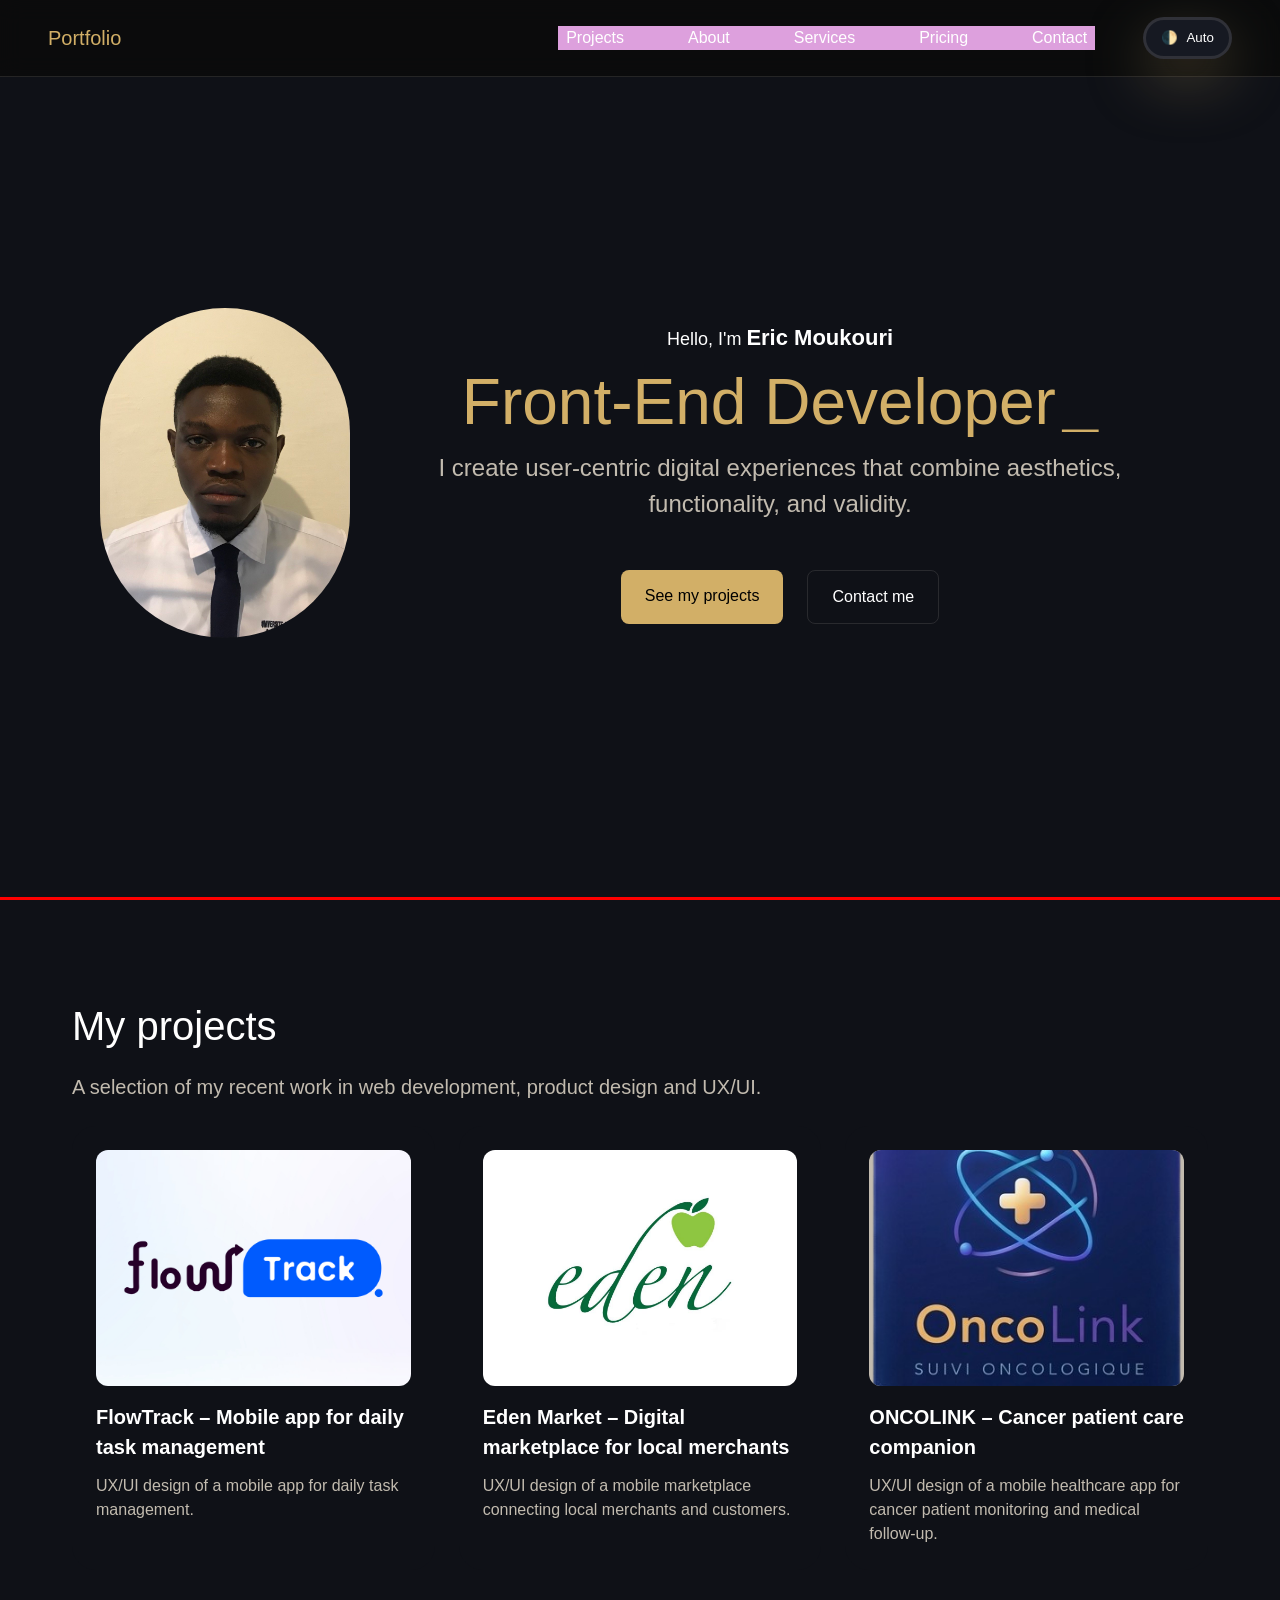
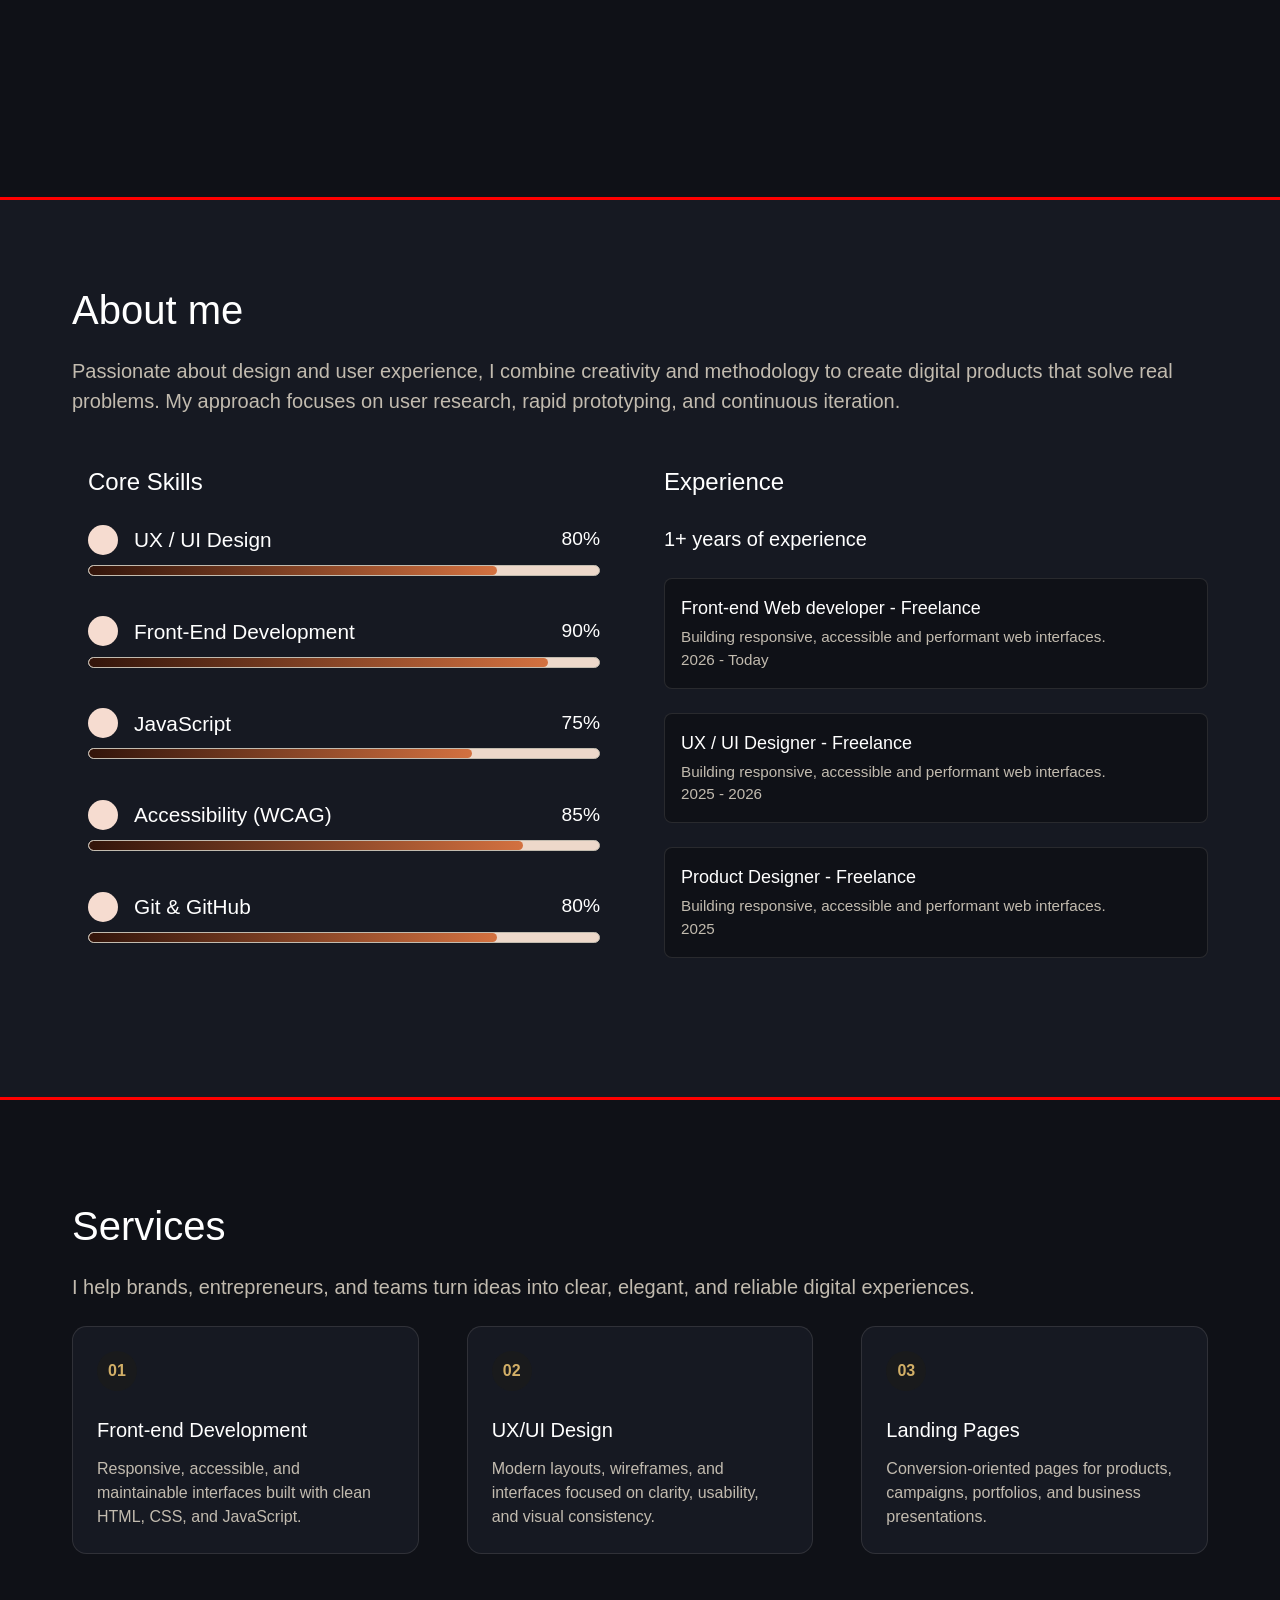
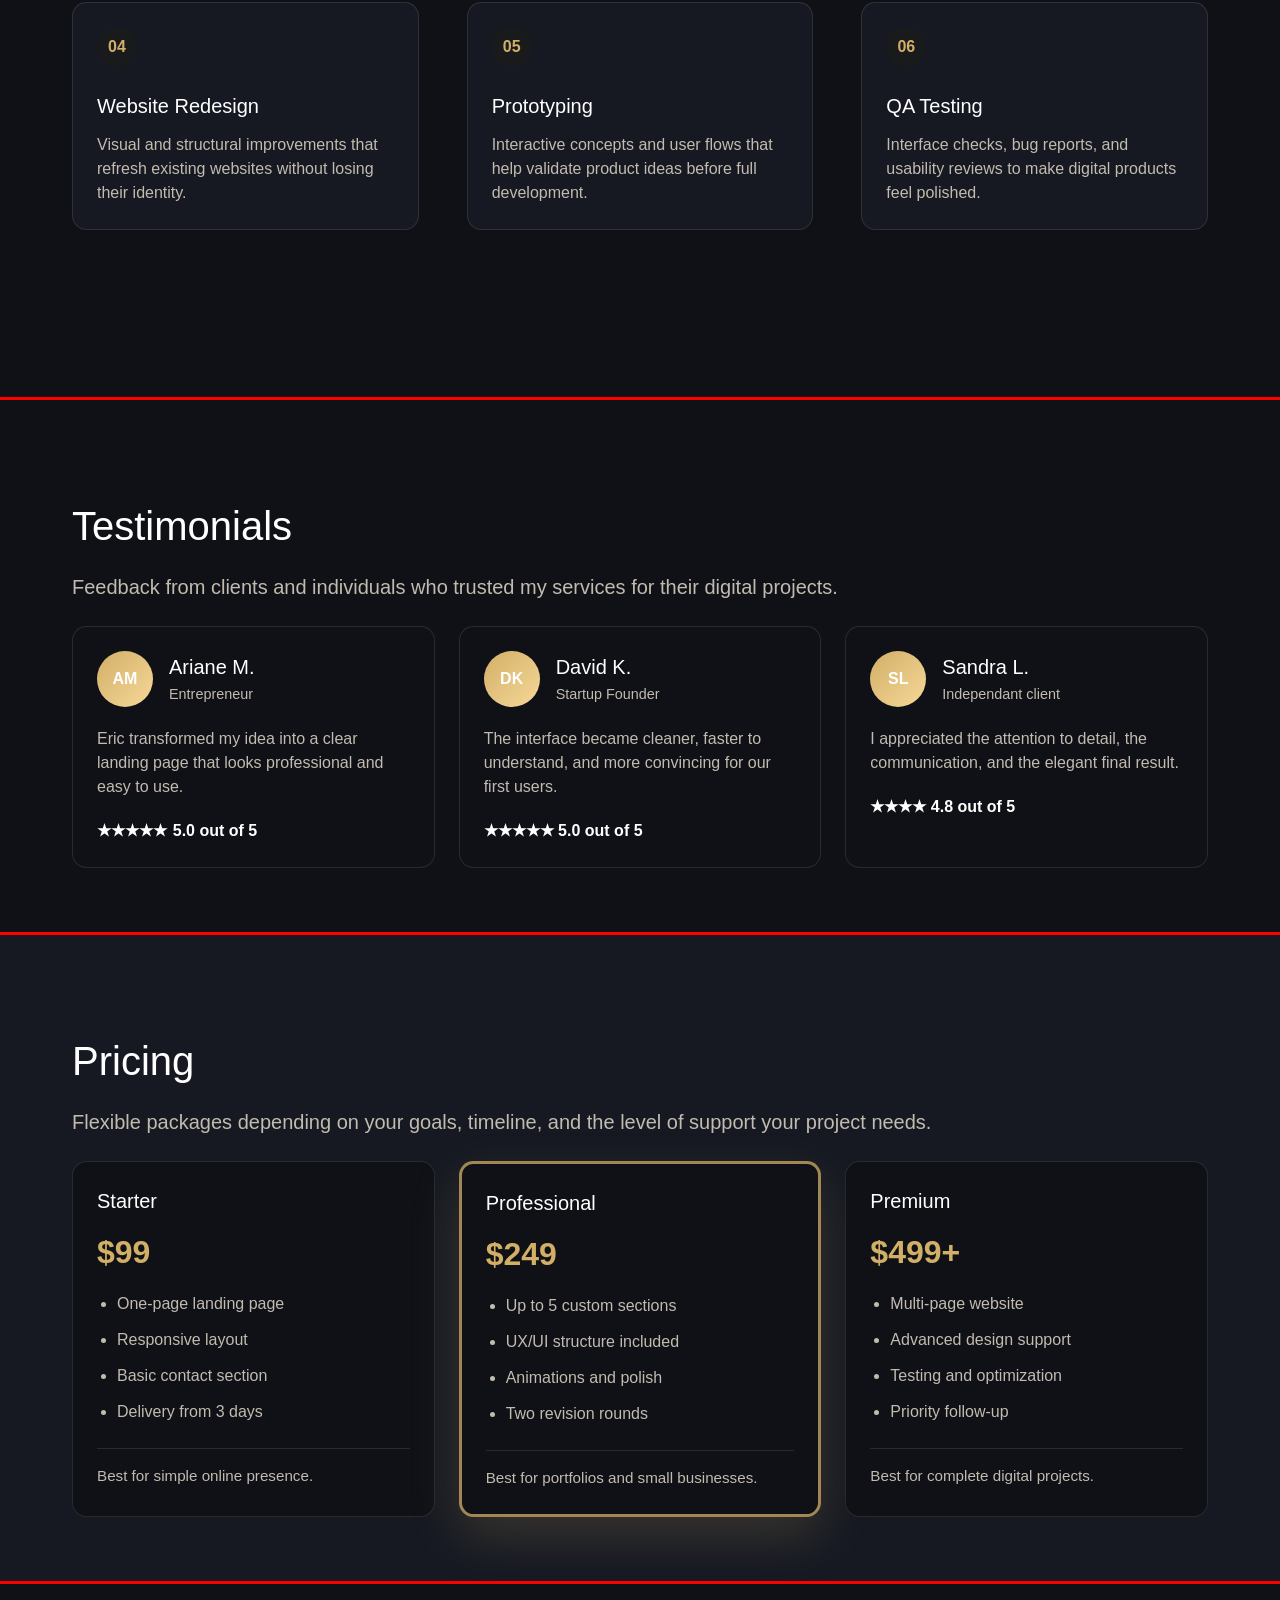
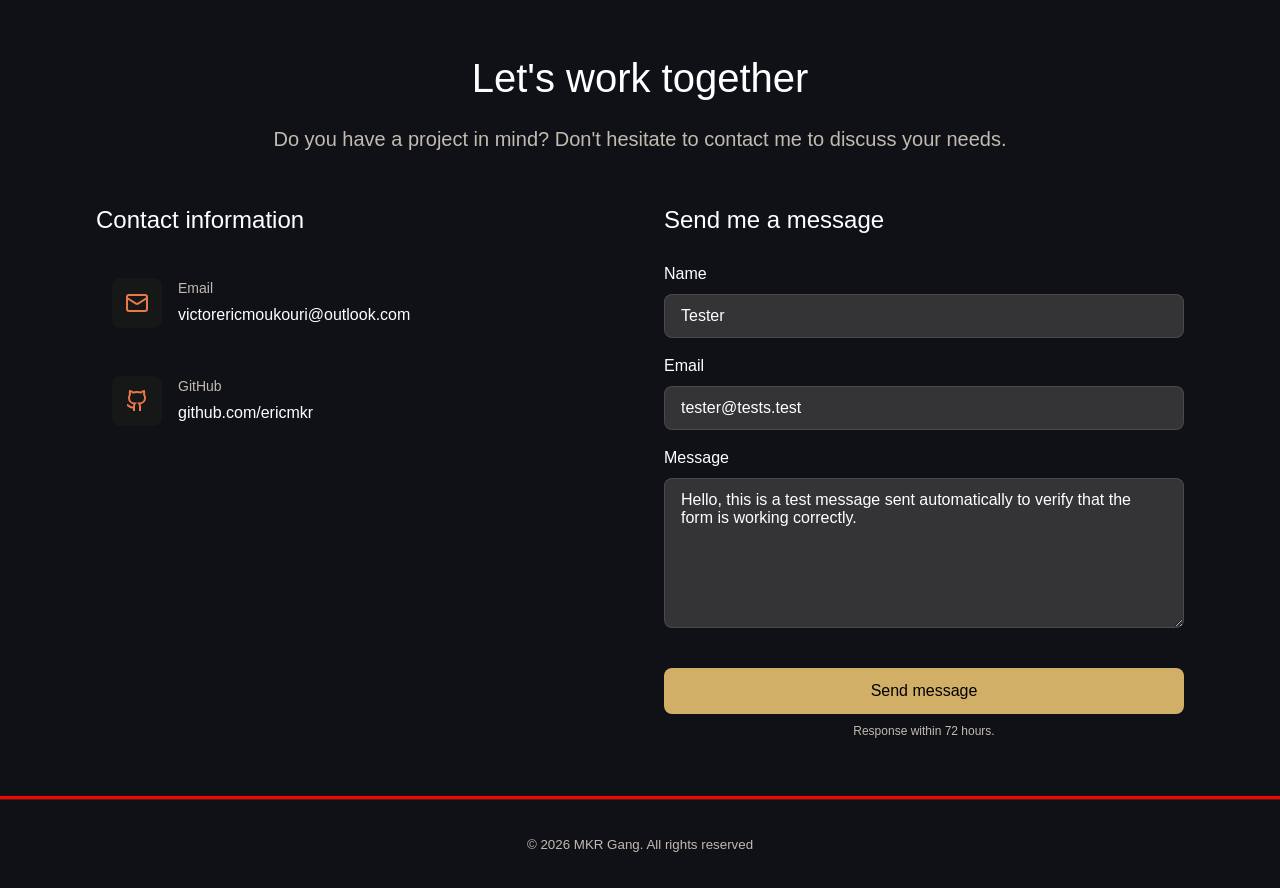
==== commit 9436461c: "Update index.html" ====
--- a/index.html
+++ b/index.html
@@ -65,17 +65,12 @@
         ========================= -->
 
       <link rel="stylesheet" href="assets/css/index.css">
-
-      <script type="module" src="assets/js/index.js" defer></script> 
-      <script src="assets/js/form.js" defer></script>
-      <script src="assets/js/cards.js" defer></script>
       <script type="module" src="assets/js/index.js"></script> 
-      <!-- <script src="assets/js/project.js"></script> -->
    </head>
 
    <body>
 
-      <a class="skip-link" href="#main-content" hidden>Skip to main content</a>
+      <a class="skip-link" href="#main-content">Skip to main content</a>
 
       <header>
 
@@ -233,7 +228,7 @@
 
                               <div class="icon-box">
 
-                                 <i class="fa-regular fa-user"></i>    
+                                 <i class="fa-regular fa-user" aria-hidden="true"></i>    
 
                               </div>
 
@@ -405,7 +400,10 @@
                         Eric transformed my idea into a clear landing page that looks professional and easy to use.
                      </p>
          
-                     <p class="testimonial-rating" aria-label="5 out of 5 stars">★★★★★ <span>5.0</span></p>
+                     <p class="testimonial-rating">
+                        <span aria-hidden="true">★★★★★</span>
+                        <span>5.0 out of 5</span>
+                     </p>
 
                   </article>
 
@@ -496,7 +494,7 @@
 
                      </a>
 
-                     <a href="https://github.com/ericmkr" target="_blank" class="contact-link" rel="noopener noreferrer">
+                     <a href="https://github.com/ericmkr" target="_blank" class="contact-link" rel="noopener noreferrer" aria-label="GitHub profile (opens in a new tab)">
 
                         <div class="contact-icon">
 
@@ -605,13 +603,13 @@
 
       </footer>
       
-      <button id="back-to-top" class="back-to-top" type="button" aria-label="Back to top" title="Back to top">⇧</button>
+      <button id="back-to-top" class="back-to-top" type="button" aria-label="Back to top">⇧</button>
       
       <div id="modal-overlay" class="modal-overlay" hidden></div>
       
       <!-- Feedback Modal -->
       
-      <div id="form-modal" class="form-modal" role="alertdialog" aria-modal="true" aria-labelledby="modal-title" aria-describedby="modal-message" aria-live="assertive" hidden>
+      <div id="form-modal" class="form-modal" role="alertdialog" aria-modal="true" aria-labelledby="modal-title" aria-describedby="modal-message" hidden>
 
          <button id="modal-close" class="modal-close" type="button" aria-label="Close notification">&times;</button>
 
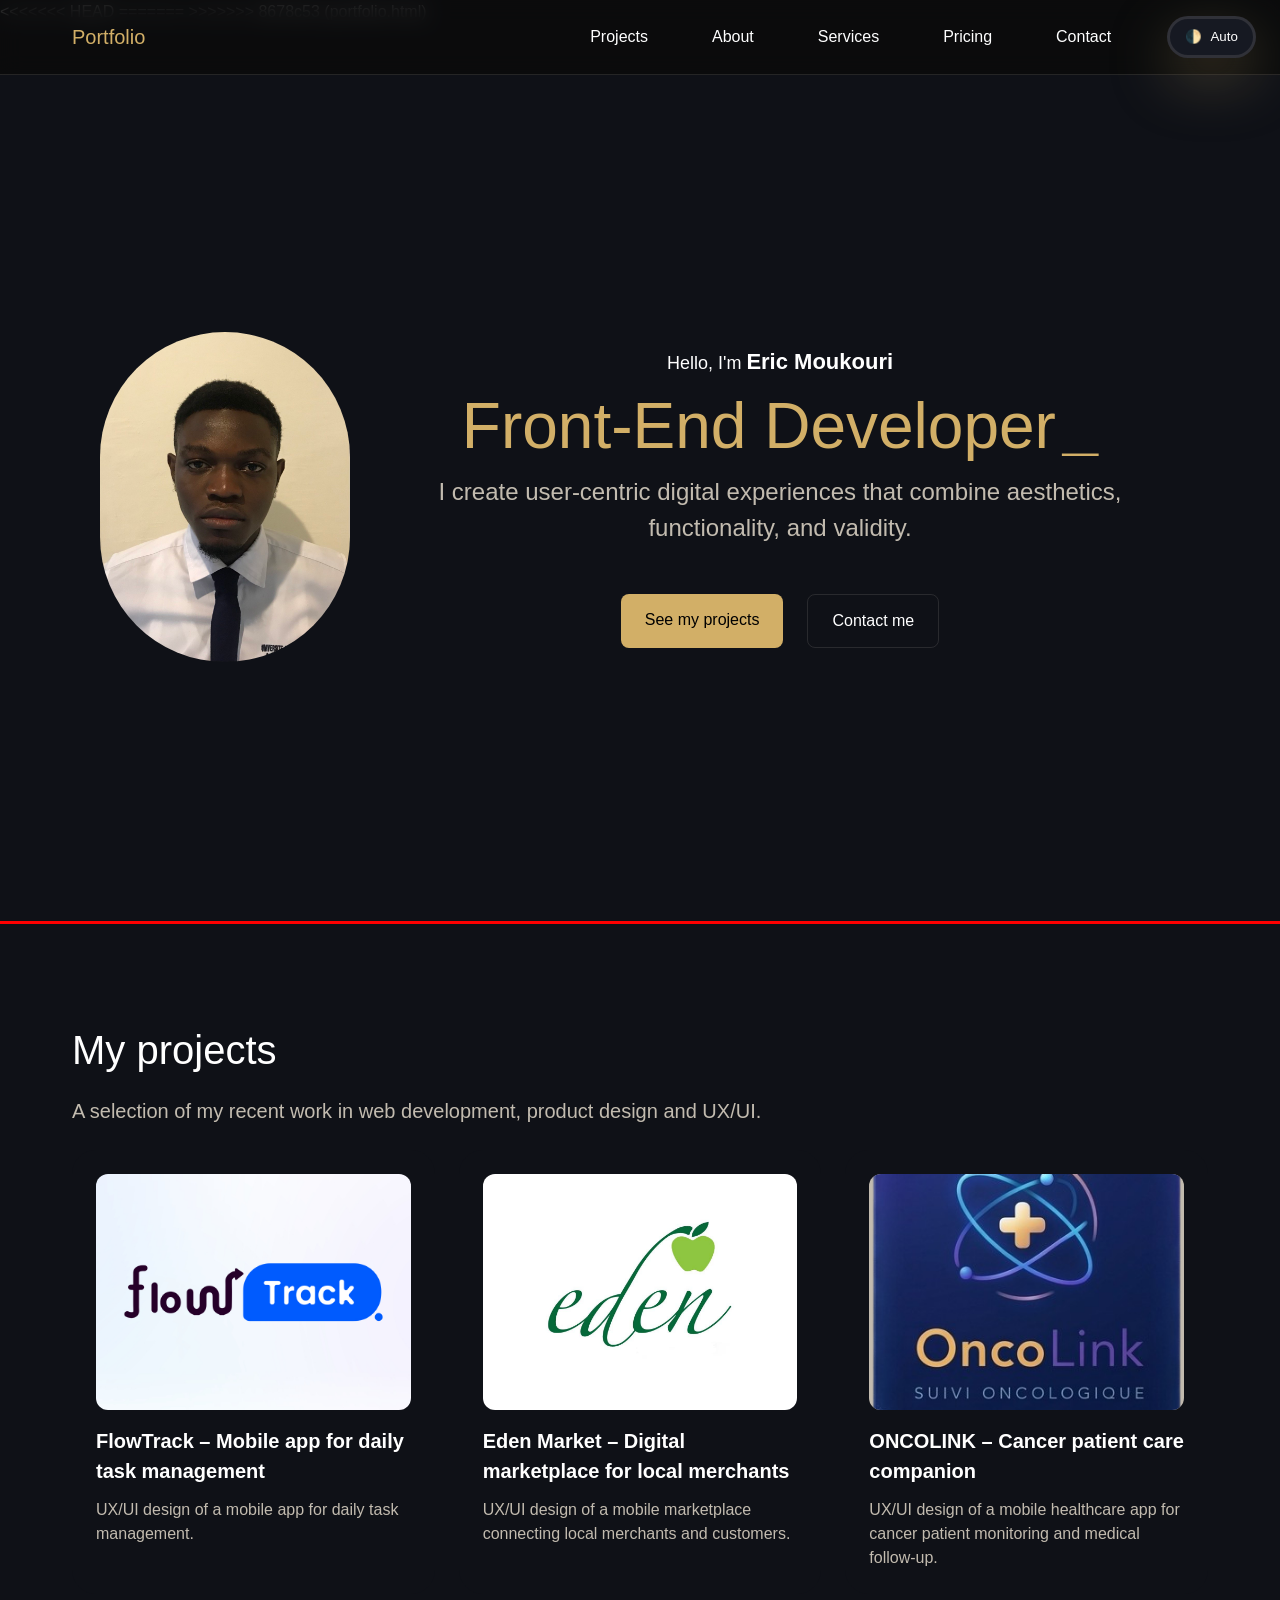
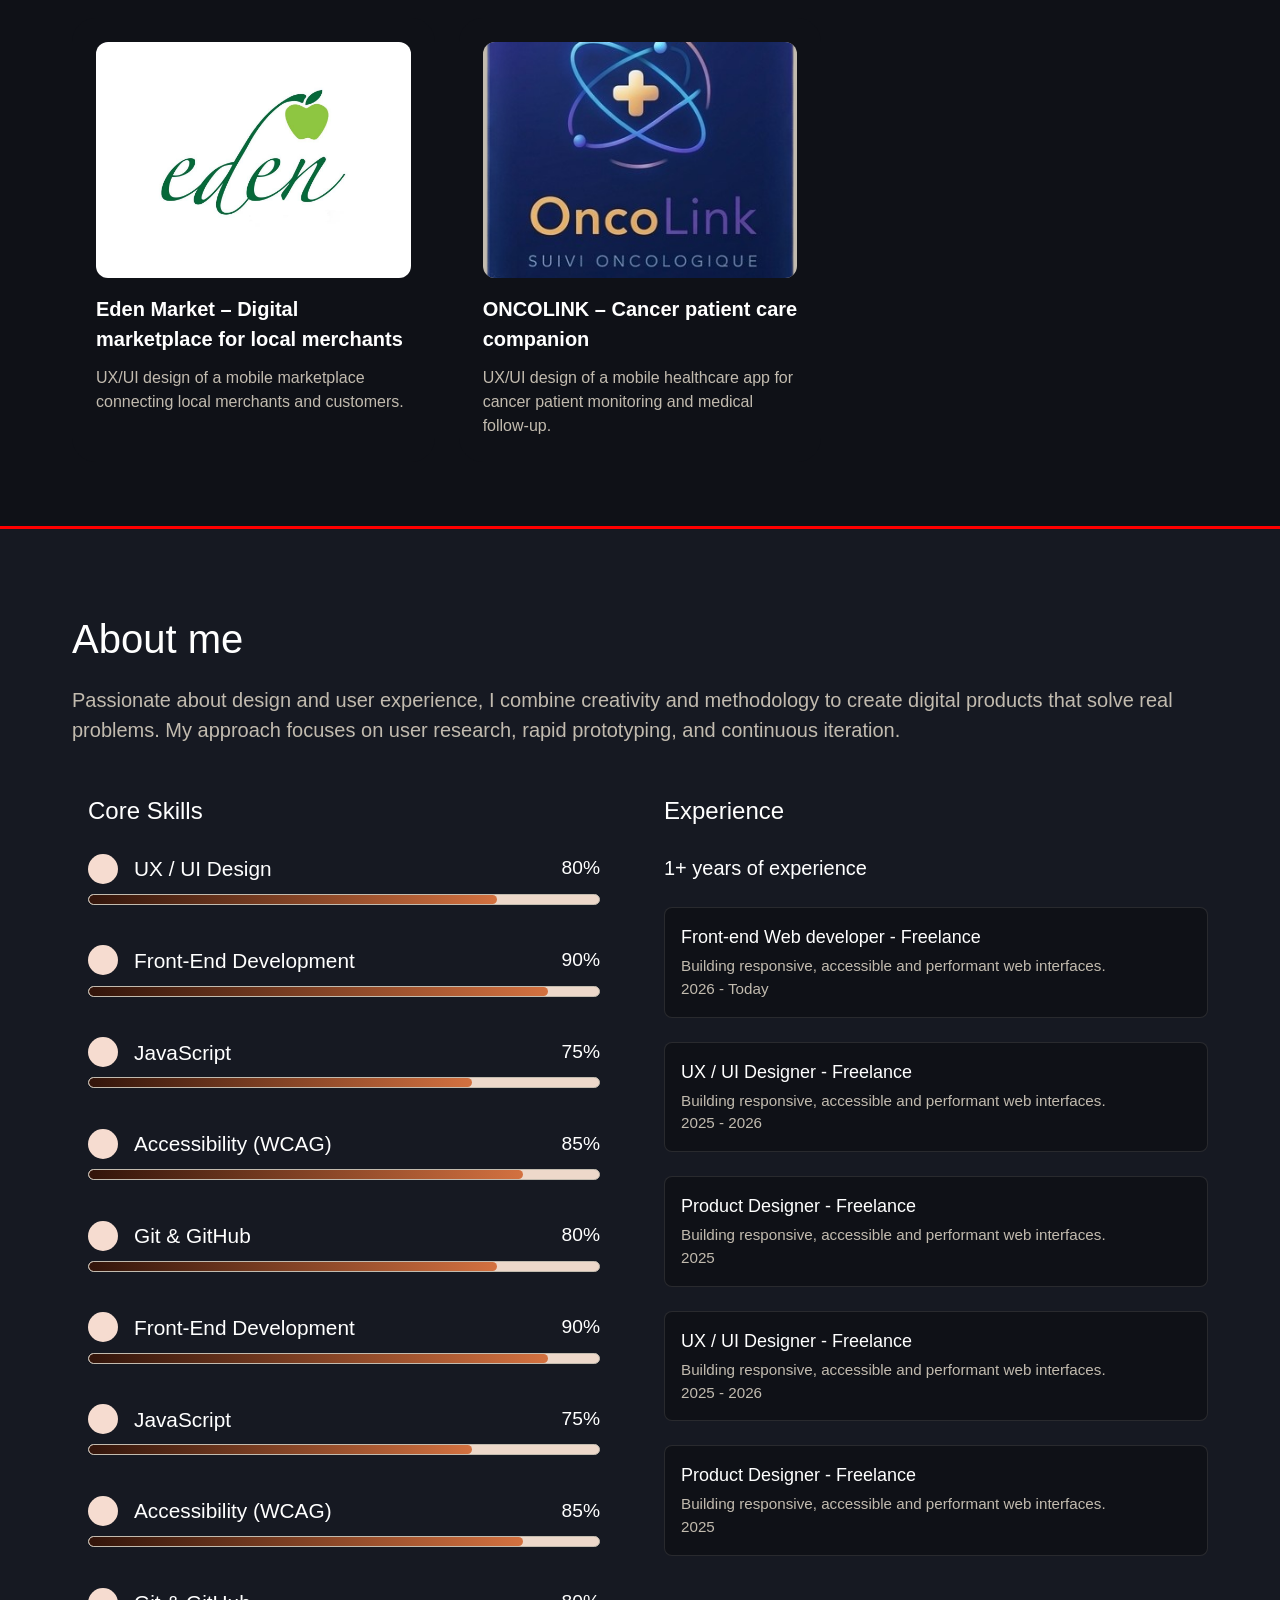
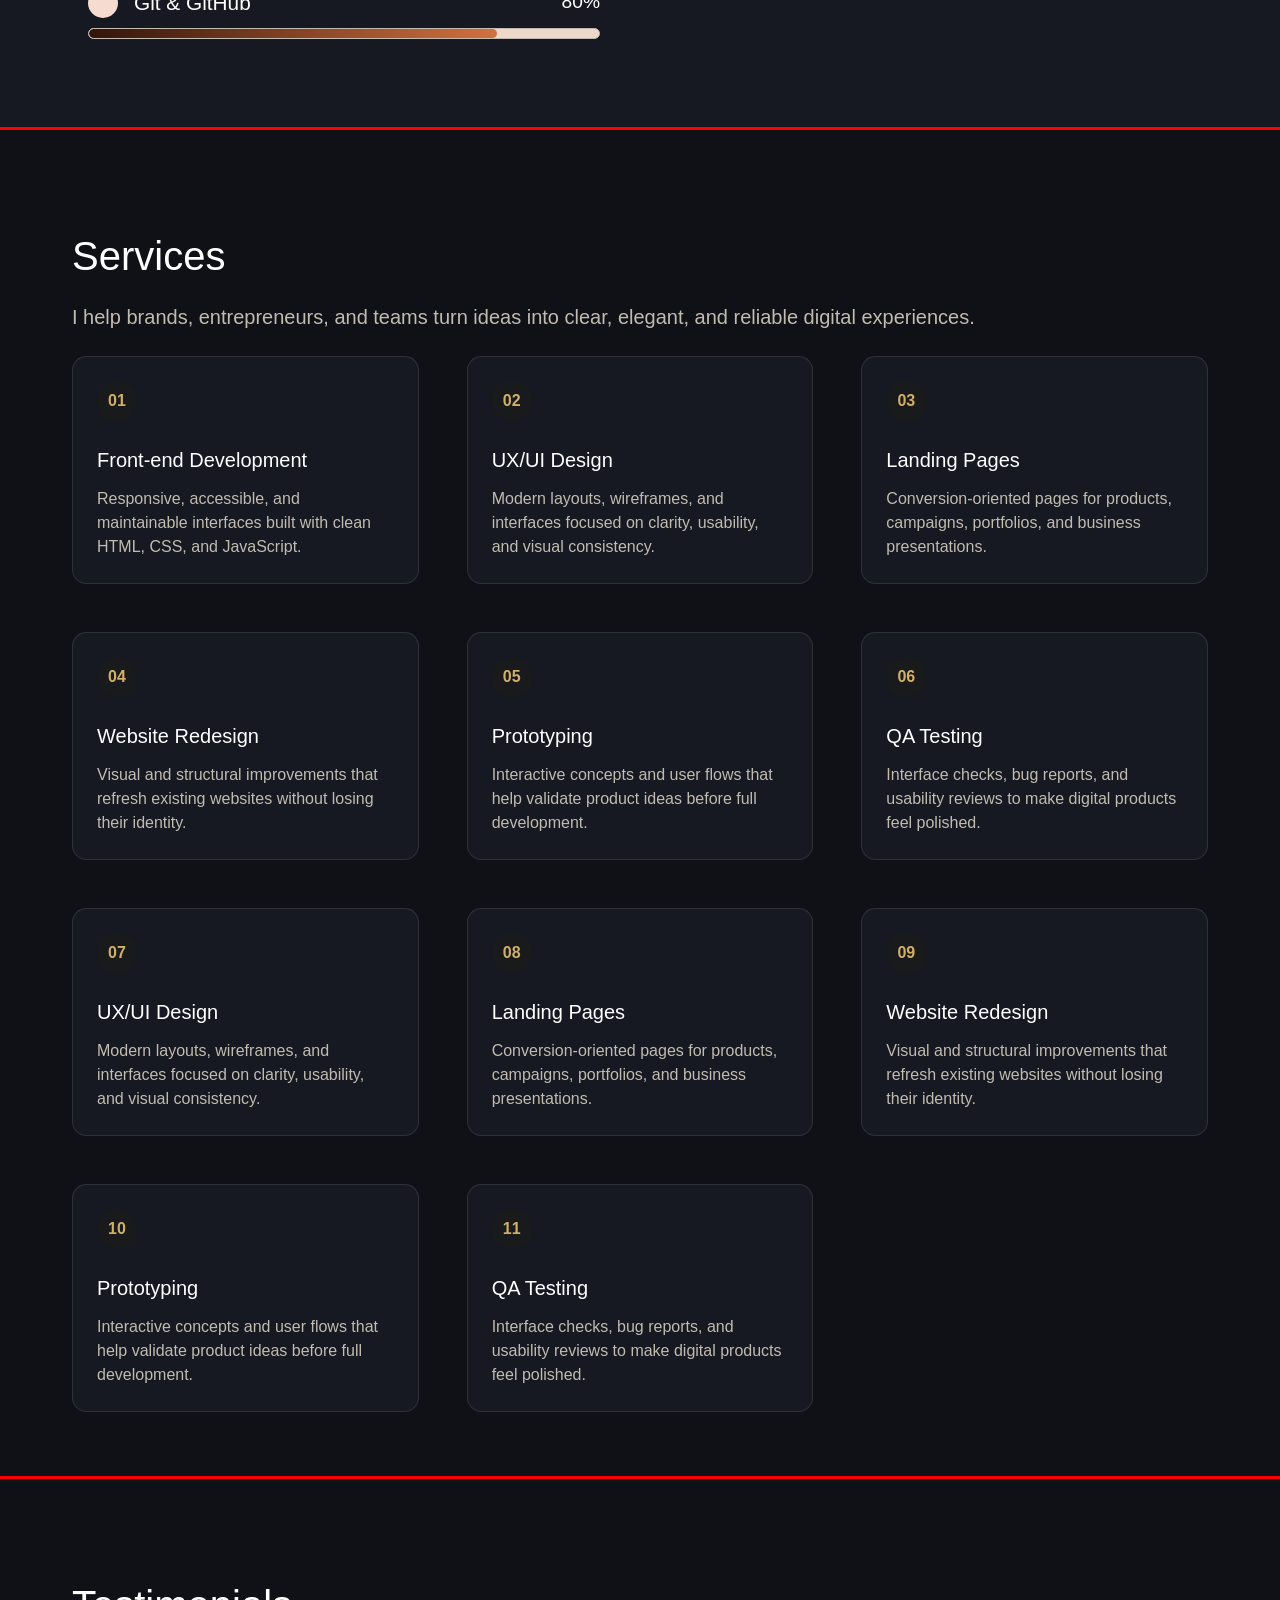
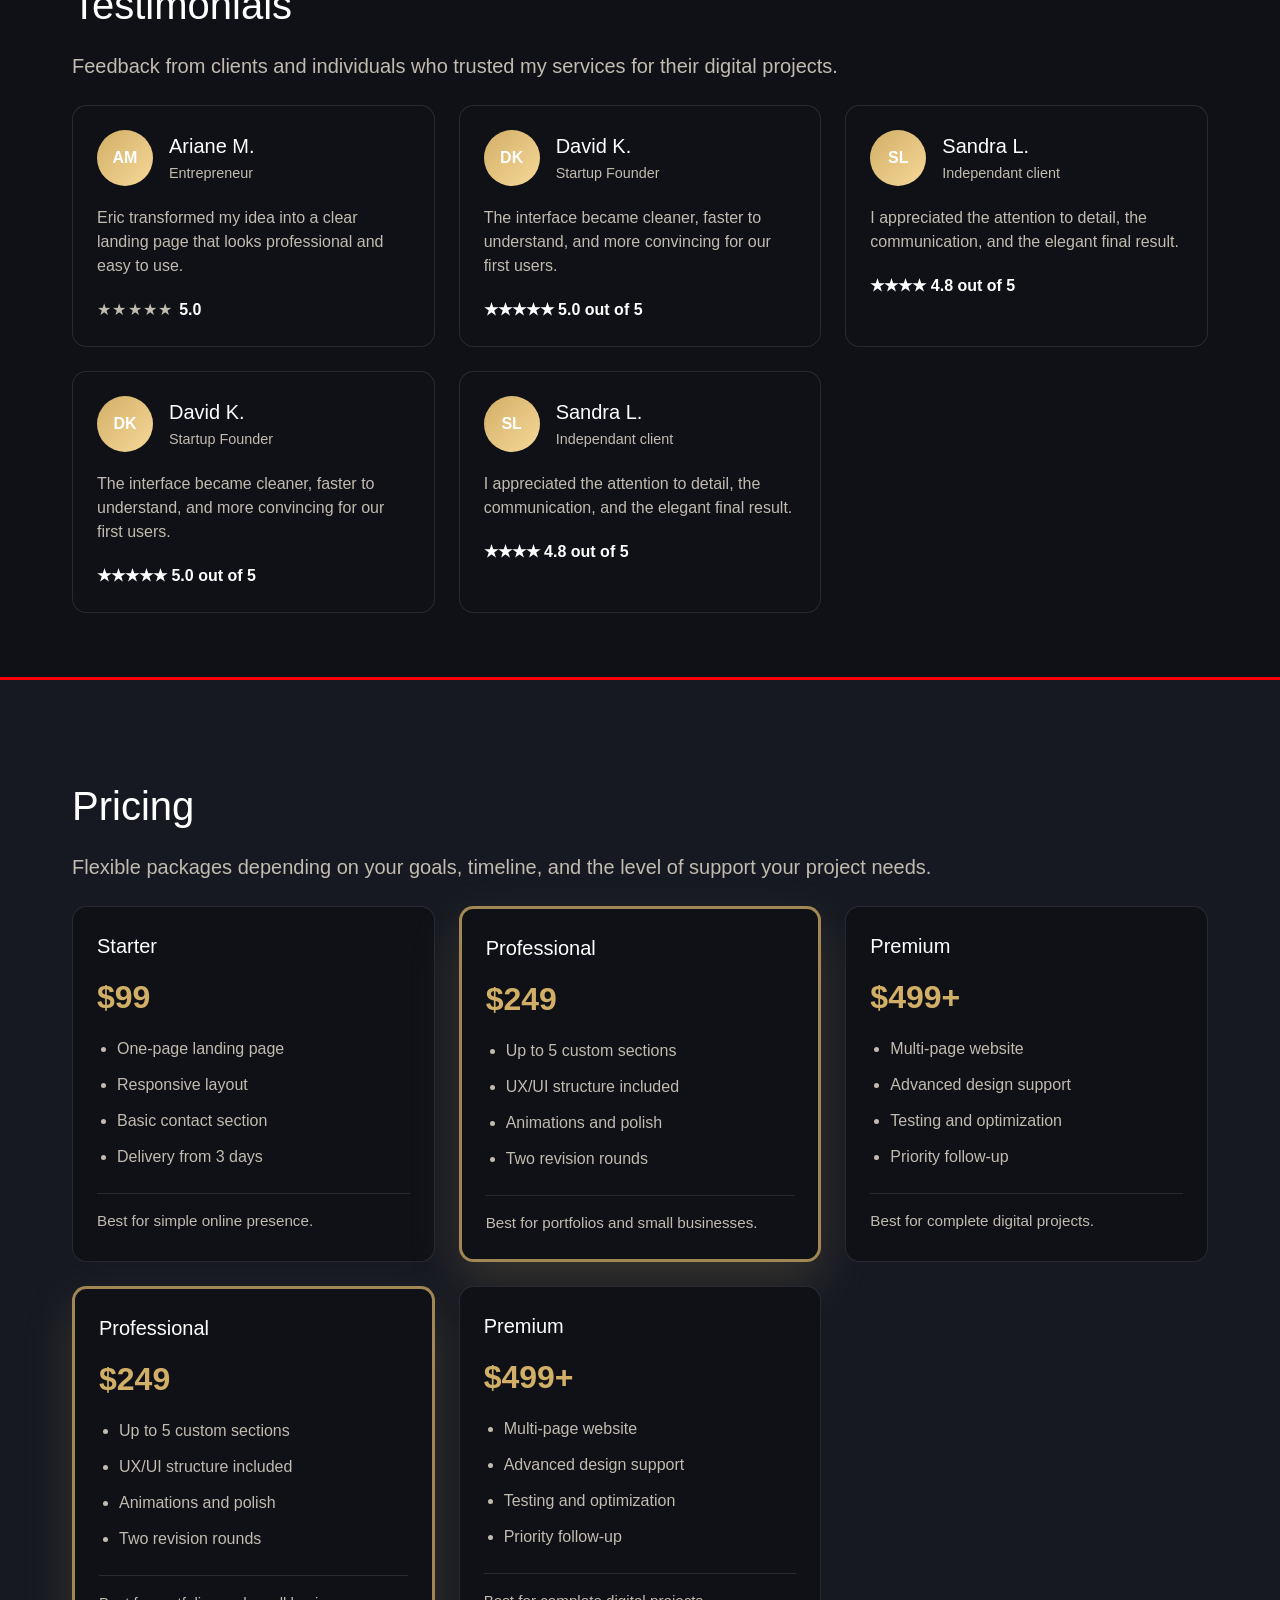
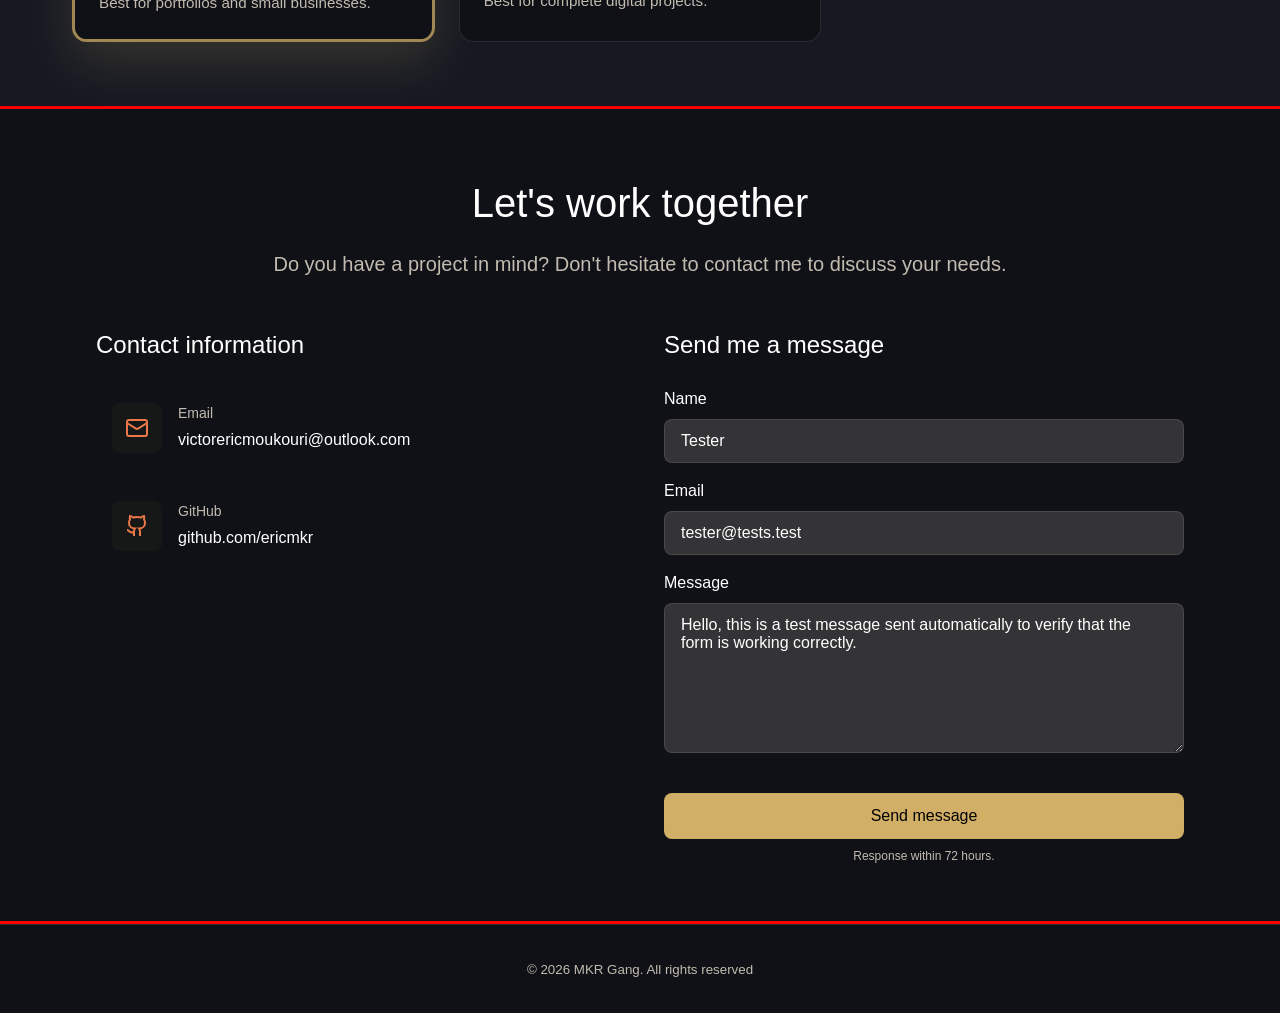
==== commit 3949b93f: "resolving sandbox" ====
--- a/index.html
+++ b/index.html
@@ -4,73 +4,22 @@
    <head>
       <meta charset="UTF-8">
       <meta name="viewport" content="width=device-width, initial-scale=1.0">
-
-      <!-- =========================
-        SEO
-        ========================= -->
-      
-      <meta name="author" content="Eric Moukouri">
-      <meta name="description" content="Eric Moukouri — Front-End Developer, UX/UI Designer and QA Analyst creating high-performance, accessible and user-centered digital products with intuitive interfaces and scalable web solutions.">
-
-      <link rel="canonical" href="https://ton-domaine.com/">
-
-      <title>Eric Moukouri | Front-End Developer, UX/UI Designer & QA Analyst</title>
-  
-      <!-- =========================
-        COLOR & THEME
-        ========================= -->
-
-      <meta name="theme-color" content="#ffffff" media="(prefers-color-scheme: light)">
-      <meta name="theme-color" content="#0f172a" media="(prefers-color-scheme: dark)">
-      <meta name="color-scheme" content="light dark">
-   
-      <!-- =========================
-        OPEN GRAPH
-        ========================= -->
-
-      <meta property="og:type" content="website">
-      <meta property="og:title" content="Eric Moukouri | Front-End Developer, UX/UI Designer & QA Analyst">
-      <meta property="og:description" content="Front-End Developer, UX/UI Designer and QA Analyst creating high-performance, accessible and user-centered digital products.">
-      <meta property="og:url" content="https://ton-domaine.com/">
-      <meta property="og:image" content="https://ton-domaine.com/assets/images/og-image.png">
-      <meta property="og:site_name" content="Eric Moukouri">
-      <meta property="og:locale" content="en_US">
-
-      <!-- =========================
-        TWITTER / X
-        ========================= -->
-
-      <meta name="twitter:card" content="summary_large_image">
-      <meta name="twitter:title" content="Eric Moukouri | Front-End Developer, UX/UI Designer & QA Analyst">
-      <meta name="twitter:description" content="High-performance, accessible and user-centered digital products.">
-      <meta name="twitter:image" content="https://ton-domaine.com/assets/images/og-image.png">
-  
-      <!-- =========================
-        FAVICONS
-        ========================= -->
-
-      <link rel="icon" type="image/png" href="/favicon-96x96.png" sizes="96x96">
-      <link rel="icon" type="image/svg+xml" href="/favicon.svg">
-      <link rel="shortcut icon" href="/favicon.ico">
-      <link rel="apple-touch-icon" sizes="180x180" href="/apple-touch-icon.png">
-
-      <!-- =========================
-        PWA
-        ========================= -->
-
-      <link rel="manifest" href="/site.webmanifest">
-
-      <!-- =========================
-        STYLES & SCRIPTS
-        ========================= -->
-
+      <!-- <meta http-equiv="X-UA-Compatible" content="ie=edge" /> -->
+      <title>Portfolio - Victor Eric MOUKOURI</title>
       <link rel="stylesheet" href="assets/css/index.css">
+<<<<<<< HEAD
+      <script type="module" src="assets/js/index.js" defer></script> 
+      <script src="assets/js/form.js" defer></script>
+      <script src="assets/js/cards.js" defer></script>
+=======
       <script type="module" src="assets/js/index.js"></script> 
+      <!-- <script src="assets/js/project.js"></script> -->
+>>>>>>> 8678c53 (portfolio.html)
    </head>
 
    <body>
 
-      <a class="skip-link" href="#main-content">Skip to main content</a>
+      <a class="skip-link" href="#main-content" hidden>Skip to main content</a>
 
       <header>
 
@@ -106,7 +55,7 @@
 
             </nav>
 
-            <button id="theme-toggle" class="theme-toggle" type="button" aria-label="Theme: Auto. Change.">
+            <button id="theme-toggle" class="theme-toggle" type="button" aria-label="Switch theme">
                   
                <span id="theme-icon" aria-hidden="true">🌓</span>
                 
@@ -120,11 +69,11 @@
 
       <main id="main-content">
 
-         <section id="hero" class="hero" aria-labelledby="hero-title">
+         <section id="hero" class="hero" aria-labelledby="hero-title" aria-describedby="hero-description">
 
             <div class="avatar">
 
-               <img class="avatar-img" src="assets/img/4x4.jpg" width="250" height="330" alt="Portrait of Victor Eric MOUKOURI">
+               <img class="avatar-img" src="assets/img/4x4.jpg" width="250" height="330" alt="Portrait of Victor Eric MOUKOURI"/>
 
             </div>
             
@@ -134,9 +83,7 @@
 
                <h1 id="hero-title">
 
-                  <span id="accessible-roles" class="sr-only"></span>
-
-                  <span id="typing-text" aria-hidden="true">Front-End Developer</span>
+                  <span id="typing-text" aria-live="polite">Front-End Developer</span>
 
                   <span class="cursor" aria-hidden="true">_</span>
 
@@ -172,13 +119,13 @@
                
                <div class="projects-grid">
 
-                  <a class="card-link" href="portfolio.html?project=flowtrack">
+                  <a class="card-link" href="#">
 
                      <article class="project-card" data-project="flowtrack">
 
                         <div class="project-image">
 
-                           <img src="assets/img/FlowTrack logo.jpg" alt="">
+                           <img src="assets/img/FlowTrack logo.jpg" alt="FlowTrack logo"/>
 
                            <div class="project-overlay">
 
@@ -228,7 +175,7 @@
 
                               <div class="icon-box">
 
-                                 <i class="fa-regular fa-user" aria-hidden="true"></i>    
+                                 <i class="fa-regular fa-user"></i>    
 
                               </div>
 
@@ -400,10 +347,7 @@
                         Eric transformed my idea into a clear landing page that looks professional and easy to use.
                      </p>
          
-                     <p class="testimonial-rating">
-                        <span aria-hidden="true">★★★★★</span>
-                        <span>5.0 out of 5</span>
-                     </p>
+                     <p class="testimonial-rating" aria-label="5 out of 5 stars">★★★★★ <span>5.0</span></p>
 
                   </article>
 
@@ -494,7 +438,7 @@
 
                      </a>
 
-                     <a href="https://github.com/ericmkr" target="_blank" class="contact-link" rel="noopener noreferrer" aria-label="GitHub profile (opens in a new tab)">
+                     <a href="https://github.com/ericmkr" target="_blank" class="contact-link" rel="noopener noreferrer">
 
                         <div class="contact-icon">
 
@@ -603,13 +547,13 @@
 
       </footer>
       
-      <button id="back-to-top" class="back-to-top" type="button" aria-label="Back to top">⇧</button>
+      <button id="back-to-top" class="back-to-top" type="button" aria-label="Back to top" title="Back to top">⇧</button>
       
       <div id="modal-overlay" class="modal-overlay" hidden></div>
       
       <!-- Feedback Modal -->
       
-      <div id="form-modal" class="form-modal" role="alertdialog" aria-modal="true" aria-labelledby="modal-title" aria-describedby="modal-message" hidden>
+      <div id="form-modal" class="form-modal" role="alertdialog" aria-modal="true" aria-labelledby="modal-title" aria-describedby="modal-message" aria-live="assertive" hidden>
 
          <button id="modal-close" class="modal-close" type="button" aria-label="Close notification">&times;</button>
 
@@ -619,7 +563,7 @@
          
          <p id="modal-message">Please wait while your message is being sent.</p>
          
-         <p id="modal-countdown" class="modal-countdown" aria-live="polite"></p>
+         <!-- <p id="modal-countdown" class="modal-countdown" aria-live="polite"></p> -->
 
       </div>
 
--- a/assets/css/index.css
+++ b/assets/css/index.css
@@ -29,7 +29,6 @@
    --shadow: 0 20px 60px rgba(23, 20, 18, .08);
    --radius: .6875rem;
 
-   --header-height: 4.78125rem;
    --max-width: 1180px;
    --scrollbar-width: 0px;
 }
@@ -56,7 +55,6 @@
    --shadow: 0 20px 60px rgba(173, 150, 91, 0.35);
    --radius: .6875rem;
 
-   --header-height: 4.78125rem;
    --max-width: 1180px;
    --scrollbar-width: 0px;
 }
@@ -66,15 +64,15 @@
 }
 
 body {
-   min-height: 100vh;
    background-color: var(--bg);
    color: var(--txt);
+   min-height: 100vh;
    font-family: -apple-system, BlinkMacSystemFont, 'Segoe UI', Roboto, 'Helvetica Neue', Arial, sans-serif;
    line-height: 1.5;
    transition: background-color .3s ease, color .3s ease, border-color .3s ease, box-shadow .3s ease;
 }
 
-a:focus-visible, #submit-btn:focus-visible, #theme-toggle:focus-visible {
+a:focus-visible, #submit-btn:focus-visible {
    outline: solid 3px var(--txt);
    outline-offset: 7px;
    border-radius: .6875rem;
@@ -82,14 +80,10 @@
 
 .skip-link { 
    position: absolute;
-   top: 1rem;
-   left: 9rem;
    transform: translateY(-200%);
-   z-index: 9999;
-   transition: transform 0.3s ease;
-}
-
-.skip-link:focus { 
+}
+
+.skip-link:focus-visible { 
    transform: translateY(0);
 }
 
@@ -98,48 +92,38 @@
    top: 0;
    left: 0;
    right: 0;
+   z-index: 1000;
    background-color: var(--header);
    backdrop-filter: blur(11px);
    border-bottom: solid 1px var(--border);
-   box-sizing: border-box;
-   height: var(--header-height);
-   z-index: 1000;
    transition: background-color .3s ease, color .3s ease, border-color .3s ease, box-shadow .3s ease;
 }
 
 .header-content {
-   display: grid;
-   grid-template-columns: 1fr auto auto;
-   column-gap: 3rem;
-   height: 100%;
-   padding: 1rem 3rem;
+   padding: 1rem 1.5rem;
+   display: flex;
    align-items: center;
-   box-sizing: border-box;
-
-   /* display: flex; */   
 }
 
 .logo {
-   grid-column: 1;
-   justify-self: start;
    font-size: 1.25rem;
    font-weight: 500;
    color: var(--primary);
+   cursor: pointer;
    text-decoration: none;
+   margin-left: 3rem;
 }
 
 .navbar {
-   grid-column: 2;
-   justify-self: end;
+   margin-left: auto;
 }
 
 .navbar-nav {
-   background-color: plum;
+   /* background-color: plum; */
    display: flex;
    gap: 3rem;
    list-style: none;
-   margin: 0;
-   padding: 0;
+   margin-right: 3rem;
 }
 
 .navbar-link {
@@ -155,18 +139,16 @@
 }
 
 .theme-toggle {
-   grid-column: 3;
-   justify-self: end;
+   border: solid 3px var(--border);
    background: var(--surface);
    color: var(--txt);
-   border: solid 3px var(--border);
    border-radius: 111px;
    padding: .65rem .95rem;
    display: inline-flex;
    align-items: center;
    gap: .5rem;
    box-shadow: var(--shadow);
-   transition: background-color .3s ease, color .3s ease, border-color .3s ease, box-shadow .3s ease, opacity .3s ease;
+   transition: background-color .3s ease, color .3s ease, border-color .3s ease, box-shadow .3s ease;
 }
 
 .theme-toggle:hover {
@@ -239,18 +221,6 @@
    display: inline-block;
    animation: blink .7s infinite;
    color: var(--primary);
-}
-
-.sr-only {
-   position: absolute;
-   width: 1px;
-   height: 1px;
-   padding: 0;
-   margin: -1px;
-   overflow: hidden;
-   clip: rect(0, 0, 0, 0);
-   white-space: nowrap;
-   border: 0;
 }
 
 @keyframes blink {
@@ -939,7 +909,7 @@
    display: block;
 } */
 
-/* #submit-btn.loading .btn-text {
+/* #sunmit-btn.loading .btn-text {
    opacity: .8;
 } */
 
@@ -984,7 +954,7 @@
    box-shadow: 0 10px 28px rgba(0, 0, 0, .35);
    opacity: 0;
    transform: translateY(12px);
-   z-index: 900;
+   z-index: 1400;
    font-size: 2rem;
    transition: transform .3s ease, background-color .3s ease, color .3s ease, border-color .3s ease, box-shadow .3s ease;
 }
@@ -1138,19 +1108,26 @@
    PORTFOLIO
 ========================= */
 
+header {
+   /* display: none; */
+}
+
 .portfolio {
    width: 100%;
+   background: #f5f5f5;
    margin-top: 4.8rem;
 }
 
 .grid {
    display: grid;
    grid-template-columns: 1fr 1fr;
+   height: 15px;
 }
 
 .card-image {
+   height: auto;
    overflow: hidden;
-   border: solid 3px var(--primary);
+   border: solid 3px red;
 }
 
 .card-image img {
@@ -1159,42 +1136,32 @@
    object-fit: cover;
 }
 
-.card-text {
+.card.text {
    display: flex;
    flex-direction: column;
-   align-items: center;
    justify-content: center;
-   padding: 3.75rem;
-   gap: 1.25rem;
+   padding: 60px;
+   gap: 20px;
    text-align: justify;
    place-items: center;
-   font-size: 1.25rem;
-   transition : background-color .3s ease, color .3s ease;
-}
-
-.card-text h2 {
-   font-size: 2.75rem;
+   font-size: 20px;
+}
+
+.card.text h2 {
+   font-size: 44px;
 }
 
 .light-blue {
-   background-color: #dff3ff;
+   background: #dff3ff;
 }
 
 .light-green {
-   background-color: #d4fad8;
-}
-
-.dark-blue {
-   background-color: darkblue;
-}
-
-.dark-green {
-   background-color: darkgreen;
+   background: #d4fad8;
 }
 
 button {
-   padding: .75rem 1.25rem;
-   border: solid 2px #000;
+   padding: 12px 20px;
+   border: 2px solid #000;
    background: transparent;
    cursor: pointer;
    width: fit-content;
@@ -1202,77 +1169,20 @@
 }
 
 button:hover {
-   background-color: var(--primary-hover);
-   color: var(--bg);
+   background: #000;
+   color: #fff;
 }
 
 .project-details {
-   background-color: #faf8f2;
+   /* background-color: #000; */
    grid-column: 1 / -1;
-   display: grid;
-   grid-template-rows: 0fr;
    width: 100%;
-   /* padding:0 5rem; */
-   overflow: hidden;
-   opacity: 0;
-   border-top:  solid 1px rgba(210, 175, 103, .45);
-   border-bottom: solid 1px rgba(210, 175, 103, .45);
-   transition: grid-template-rows .7s cubic-bezier(.22, 1, .36, 1), opacity .45s ease, padding .7s cubic-bezier(.22, 1, .36, 1);
-}
-
-.project-details > * {
-   min-height: 0;
-}
-
-.project-details-content {
-   min-height: 0;
-   overflow: hidden;
-   /* max-width: 1200px; */
-   /* width: 100%; */
-   /* margin-inline: auto; */
-   /* padding-block: 3.5rem 4rem; */
-}
-
-.project-details.is-open {
-   grid-template-rows: 1fr;
-   opacity: 1;
+   /* min-height: 400px; */
    padding: 3rem;
-   padding-block: 0;
-}
-
-.project-details-close {
-   margin-top: 2rem;
 }
 
 .project-details-title {
-   margin: 3rem 0 .75rem;
-   font-size: 1.25rem;
-   font-weight: 700;
-   color: #171717;
-   position: relative;
-   padding-bottom: .45rem;
-}
-
-.project-details-title::after {
-   content: "";
-
-   position: absolute;
-   left: 0;
-   bottom: 0;
-
-   width: 2rem;
-   height: 2px;
-
-   background: #d2af67;
-
-   border-radius: 999px;
-}
-
-.project-details-content p {
-   color: #555;
-   line-height: 1.8;
-   font-size: .95rem;
-   max-width: 950px;
+   margin: .7rem;
 }
 
 .gallery {
@@ -1280,88 +1190,25 @@
    gap: 1.1rem;
    overflow-x: auto;
    overflow-y: hidden;
-   /* padding: .75rem; */
-   padding: 1rem .25rem 1.5rem;
+   padding: .75rem;
    scroll-snap-type: x proximity;
-   scrollbar-width: thin;
 }
 
 .screen {
-   background-color: var(--bg);
    flex: 0 0 38vw;
-   /* flex: 0 0 clamp(320px, 38vw, 520px); */
-   border: solid 1px #aba8a3;
-   box-shadow: 0 4px 18px rgba(0, 0, 0, .06);
+   border: solid 1px grey;
    min-width: 350px;
    width: 100%;
-   /* height: auto; */
    aspect-ratio: 16/9;
    object-fit: cover;
    cursor: pointer;
    border-radius: 11px;
    scroll-snap-align: start;
-   transition: transform .35s cubic-bezier(.22, 1, .36, 1), box-shadow .35s ease;
+   transition: transform .3s ease;
 }
 
 .screen:hover {
    transform: scale(1.01);
-   transform: translateY(-3px);
-   box-shadow: 0 10px 30px rgba(0, 0, 0, .10);
-}
-
-.lightbox {
-   position: fixed;
-   inset: 0;
-   display: none;
-   align-items: center;
-   justify-content: center;
-   gap: 1rem;
-   padding: 5rem 1.5rem;
-   background-color: rgba(0, 0, 0, .82);
-   z-index: 2500;
-}
-
-.lightbox.is-open {
-   display: flex;
-}
-
-.lightbox-image {
-   max-width: min(92vw, 70rem);
-   max-height: 82vh;
-   border-radius: var(--radius);
-   object-fit: contain;
-   box-shadow: 0 20px 60px rgba(0, 0, 0, .45);
-}
-
-.lightbox-close,
-.prev,
-.next {
-   border-color: rgba(255, 255, 255, .35);
-   background-color: rgba(255, 255, 255, .12);
-   color: #fff;
-}
-
-.lightbox-close {
-   position: fixed;
-   top: 1.5rem;
-   right: 1.5rem;
-   width: 3rem;
-   height: 3rem;
-   display: inline-flex;
-   align-items: center;
-   justify-content: center;
-   border-radius: 50%;
-   font-size: 2rem;
-}
-
-.prev,
-.next {
-   width: 3rem;
-   height: 3rem;
-   display: inline-flex;
-   align-items: center;
-   justify-content: center;
-   border-radius: 50%;
 }
 
 .close {
@@ -1393,23 +1240,8 @@
 
 
 @media (max-width: 768px) {
-
-   .header-content {
-      grid-template-columns: 1fr auto 1fr;
-      /* padding: 0 1.5rem; */
-   }
-
-   .logo {
-      grid-column: 1;
-   }
-
-   .navbar {
-      grid-column: 2;
+   nav {
       display: none;
-   }
-
-   .theme-toggle {
-      grid-column: 3;
    }
 
    .hero h1 {
@@ -1451,251 +1283,3 @@
 
 
 
-/* =========================
-   404 REDIRECTION
-========================= */
-
-/* const REDIRECT_DELAY = 5;
-
-const countdown = document.getElementById("countdown");
-const progressBar = document.getElementById("progress-bar");
-
-let remainingTime = REDIRECT_DELAY; */
-
-
-/* =========================
-   UPDATE COUNTDOWN
-========================= */
-
-/* function updateCountdown() {
-
-    countdown.textContent = remainingTime;
-
-    const progress =
-        ((REDIRECT_DELAY - remainingTime) / REDIRECT_DELAY) * 100;
-
-    progressBar.style.width = `${progress}%`;
-} */
-
-
-/* =========================
-   REDIRECT
-========================= */
-/* 
-function redirectToHome() {
-
-    window.location.replace("index.html");
-} */
-
-
-/* =========================
-   TIMER
-========================= */
-
-/* updateCountdown();
-
-const timer = setInterval(() => {
-
-    remainingTime--;
-
-    updateCountdown();
-
-
-    if (remainingTime <= 0) {
-
-        clearInterval(timer);
-
-        redirectToHome();
-
-    }
-
-}, 1000); */
-
-/* =========================
-   CODEX C2 ADDITIONS
-========================= */
-
-.cv-download-link {
-   border: solid 1px var(--border);
-   background: linear-gradient(135deg, var(--surface), var(--bg));
-   box-shadow: var(--shadow);
-}
-
-.cv-download-link .contact-details p:last-child {
-   color: var(--primary);
-   font-weight: 600;
-}
-
-.page-loader {
-   position: fixed;
-   inset: 0;
-   display: grid;
-   place-items: center;
-   background: var(--bg);
-   color: var(--txt);
-   opacity: 0;
-   visibility: hidden;
-   transition: opacity .3s ease, visibility .3s ease;
-   z-index: 3000;
-}
-
-.page-loader::before {
-   content: "";
-   position: absolute;
-   inset: 0;
-   background: radial-gradient(circle at 50% 35%, rgba(210, 175, 103, .24), transparent 34%);
-}
-
-.page-loader.is-visible {
-   opacity: 1;
-   visibility: visible;
-}
-
-.page-loader-content {
-   position: relative;
-   display: inline-flex;
-   align-items: center;
-   gap: .85rem;
-   padding: 1rem 1.25rem;
-   border: solid 1px var(--border);
-   border-radius: var(--radius);
-   background-color: var(--surface);
-   box-shadow: var(--shadow);
-}
-
-.page-loader-spinner {
-   width: 1.4rem;
-   height: 1.4rem;
-   border: solid .18rem rgba(210, 175, 103, .25);
-   border-top-color: var(--primary);
-   border-radius: 50%;
-   animation: spin .8s linear infinite;
-}
-
-.page-loader-text {
-   font-weight: 600;
-}
-
-body.no-scroll .form-modal {
-   padding-right: 2rem;
-}
-
-.modal-countdown {
-   margin-top: 1rem;
-   color: var(--muted);
-   font-size: .95rem;
-}
-
-.status-page,
-.error-page {
-   min-height: 100vh;
-   display: grid;
-   place-items: center;
-   padding: 6rem 1.5rem;
-   background: linear-gradient(135deg, rgba(210, 175, 103, .1), transparent 44%), var(--bg);
-}
-
-.status-content,
-.error-content {
-   width: min(100%, 42rem);
-   text-align: center;
-}
-
-.status-kicker {
-   color: var(--primary);
-   font-weight: 700;
-   letter-spacing: .08rem;
-   text-transform: uppercase;
-}
-
-.error-code {
-   color: var(--primary);
-   font-weight: 700;
-   letter-spacing: .08rem;
-   text-transform: uppercase;
-   font-size: 11rem;
-}
-
-.status-content h1,
-.error-content h1 {
-   margin: .75rem 0 1rem;
-   font-size: clamp(2.25rem, 8vw, 4.5rem);
-   line-height: 1.05;
-}
-
-.status-message,
-.error-message,
-.redirect-message {
-   color: var(--muted);
-   font-size: 1.125rem;
-}
-
-.progress-container {
-   width: min(100%, 22rem);
-   height: .65rem;
-   margin: 1.5rem auto;
-   overflow: hidden;
-   border-radius: 999px;
-   background-color: var(--accent);
-}
-
-.status-progress,
-.progress-container .progress-bar {
-   width: 0;
-   height: 100%;
-   border-radius: inherit;
-   background: linear-gradient(90deg, var(--primary), var(--txt));
-   transition: width .3s ease;
-}
-
-.home-btn {
-   display: inline-flex;
-   align-items: center;
-   justify-content: center;
-   margin-top: 1.5rem;
-   padding: .875rem 1.25rem;
-   border: solid 1px var(--border);
-   border-radius: var(--radius);
-   background-color: var(--primary);
-   color: var(--primary-color);
-   text-decoration: none;
-   font-weight: 700;
-}
-
-
-
-@media (prefers-reduced-motion: reduce) {
-   .page-loader-spinner,
-   .spinner {
-      animation: none;
-   }
-
-   .page-loader,
-   .form-modal,
-   .modal-overlay,
-   .project-details {
-      transition: none;
-   }
-}
-
-@media (max-width: 768px) {
-   .contact-link {
-      width: 100%;
-   }
-
-   .lightbox {
-      gap: .5rem;
-      padding: 5rem .75rem 2rem;
-   }
-
-   .prev,
-   .next {
-      width: 2.5rem;
-      height: 2.5rem;
-      flex: 0 0 auto;
-   }
-}
-
-/* .maintenance-page {
-   overflow: hidden;
-} */
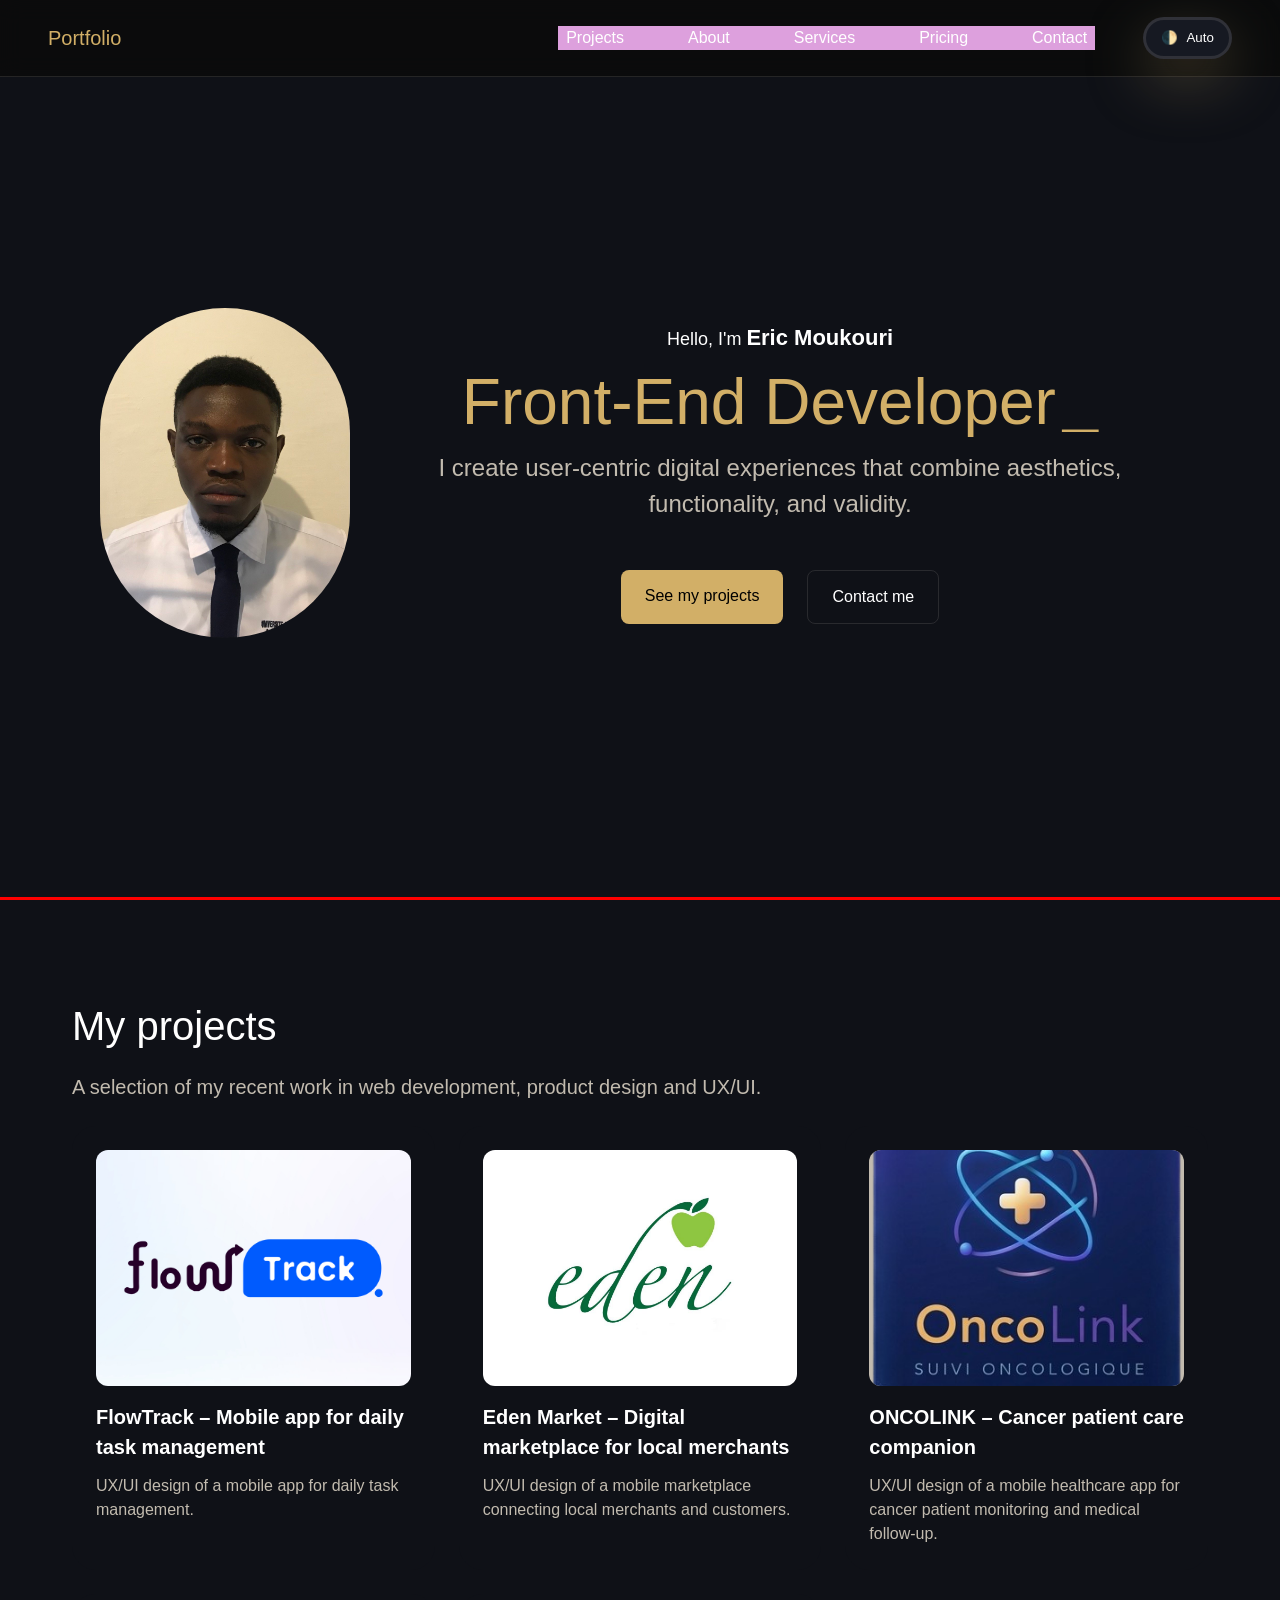
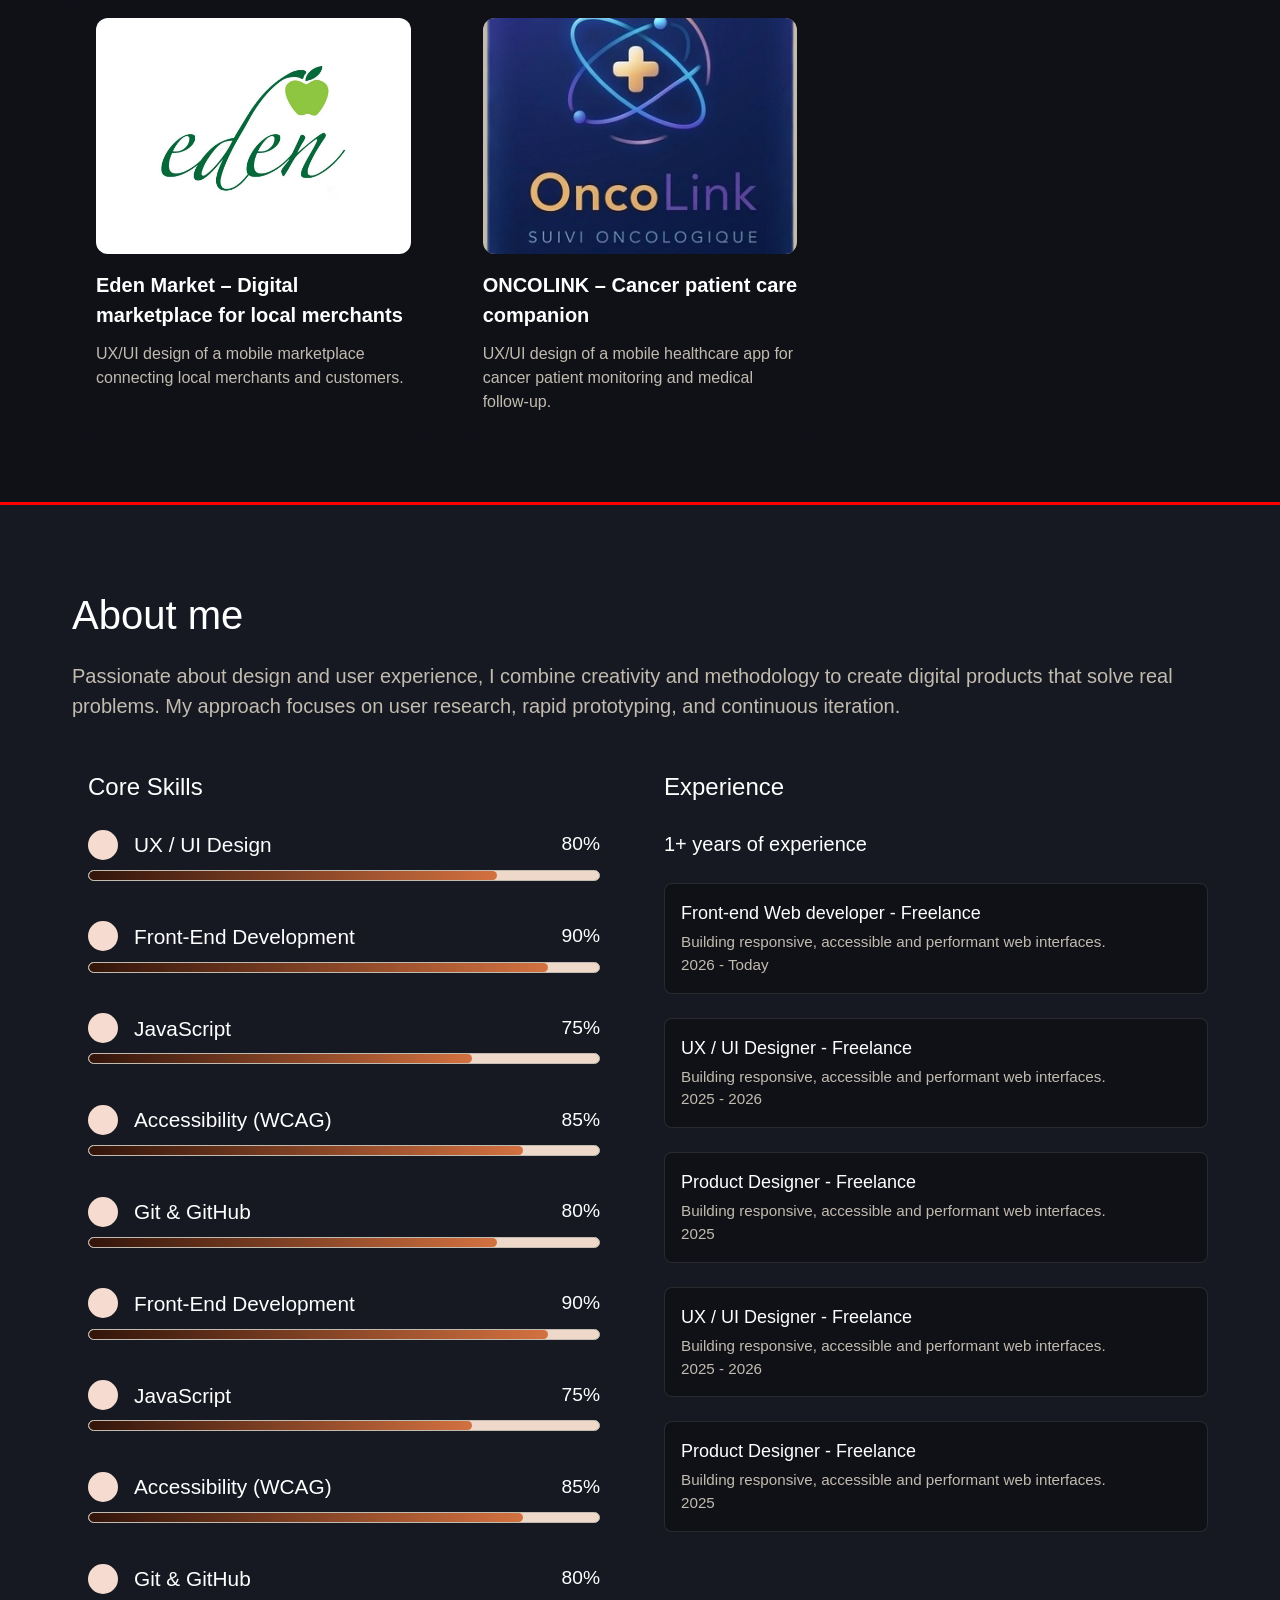
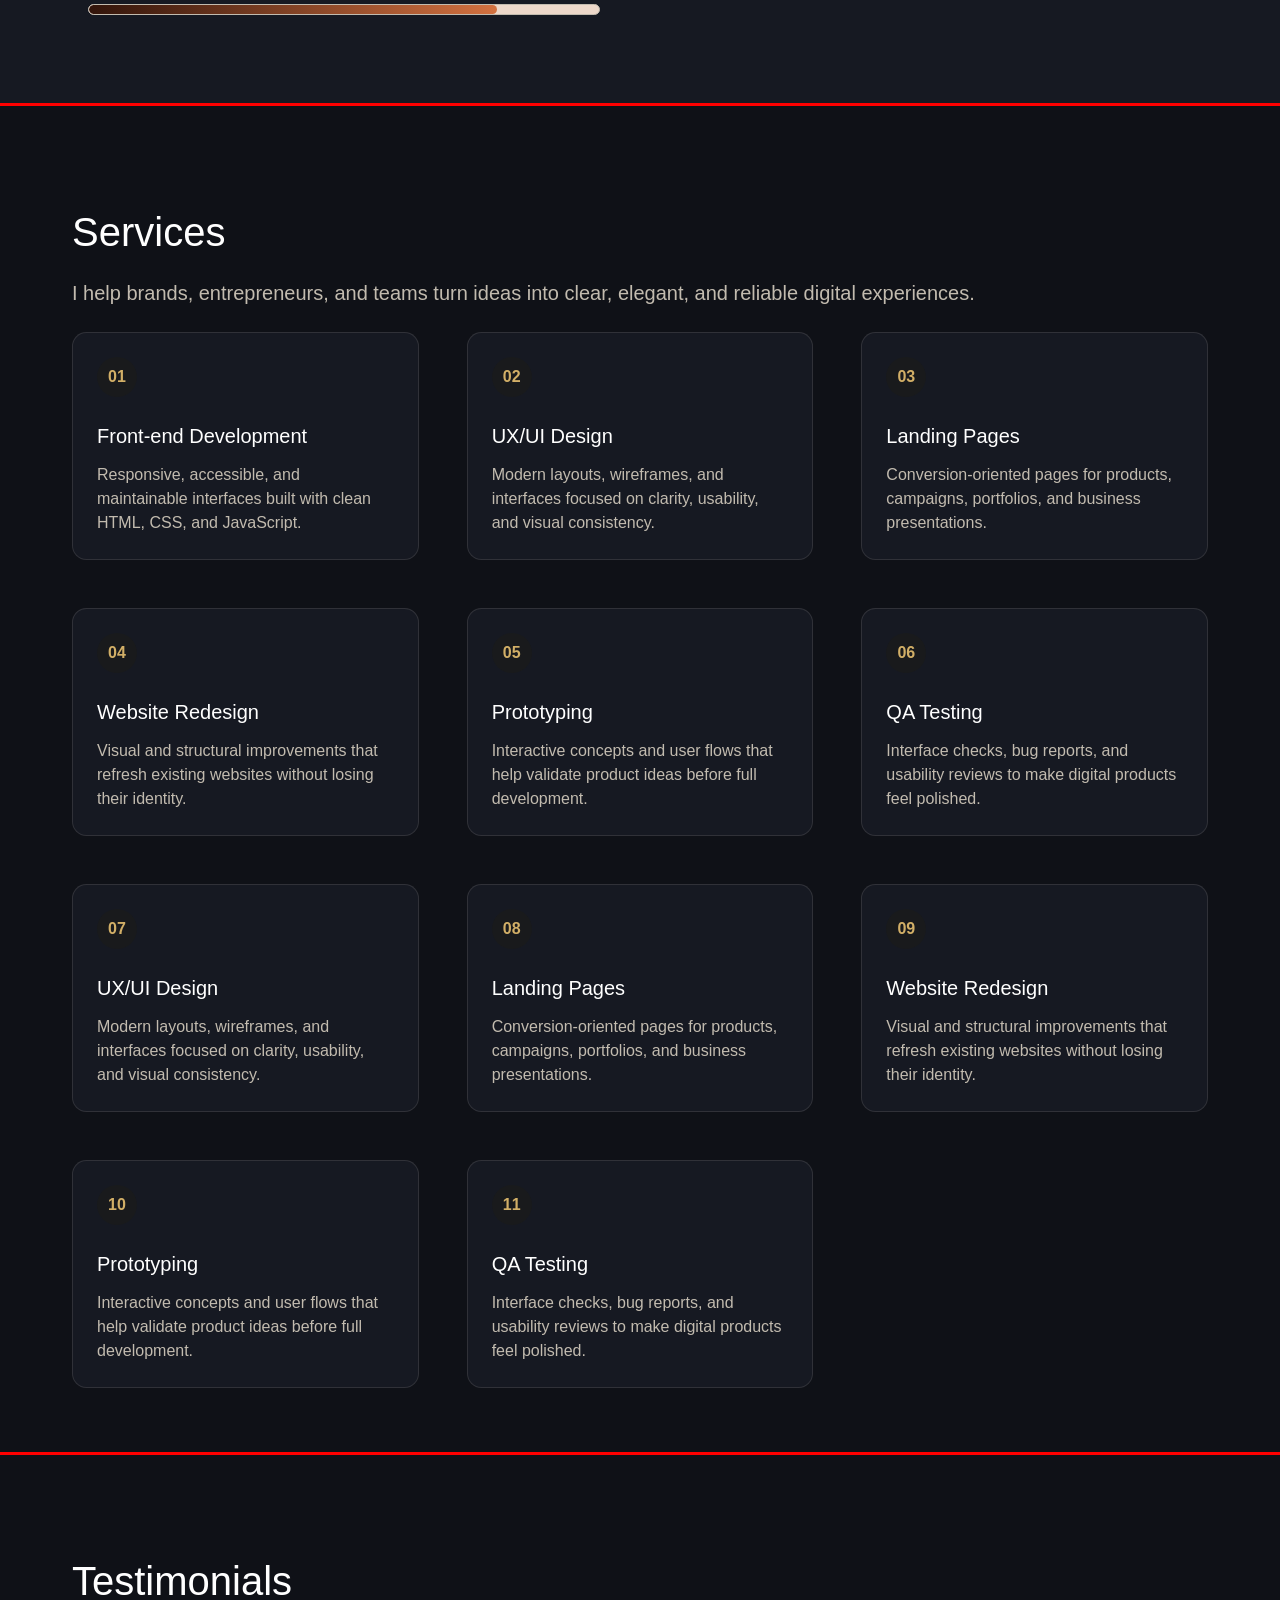
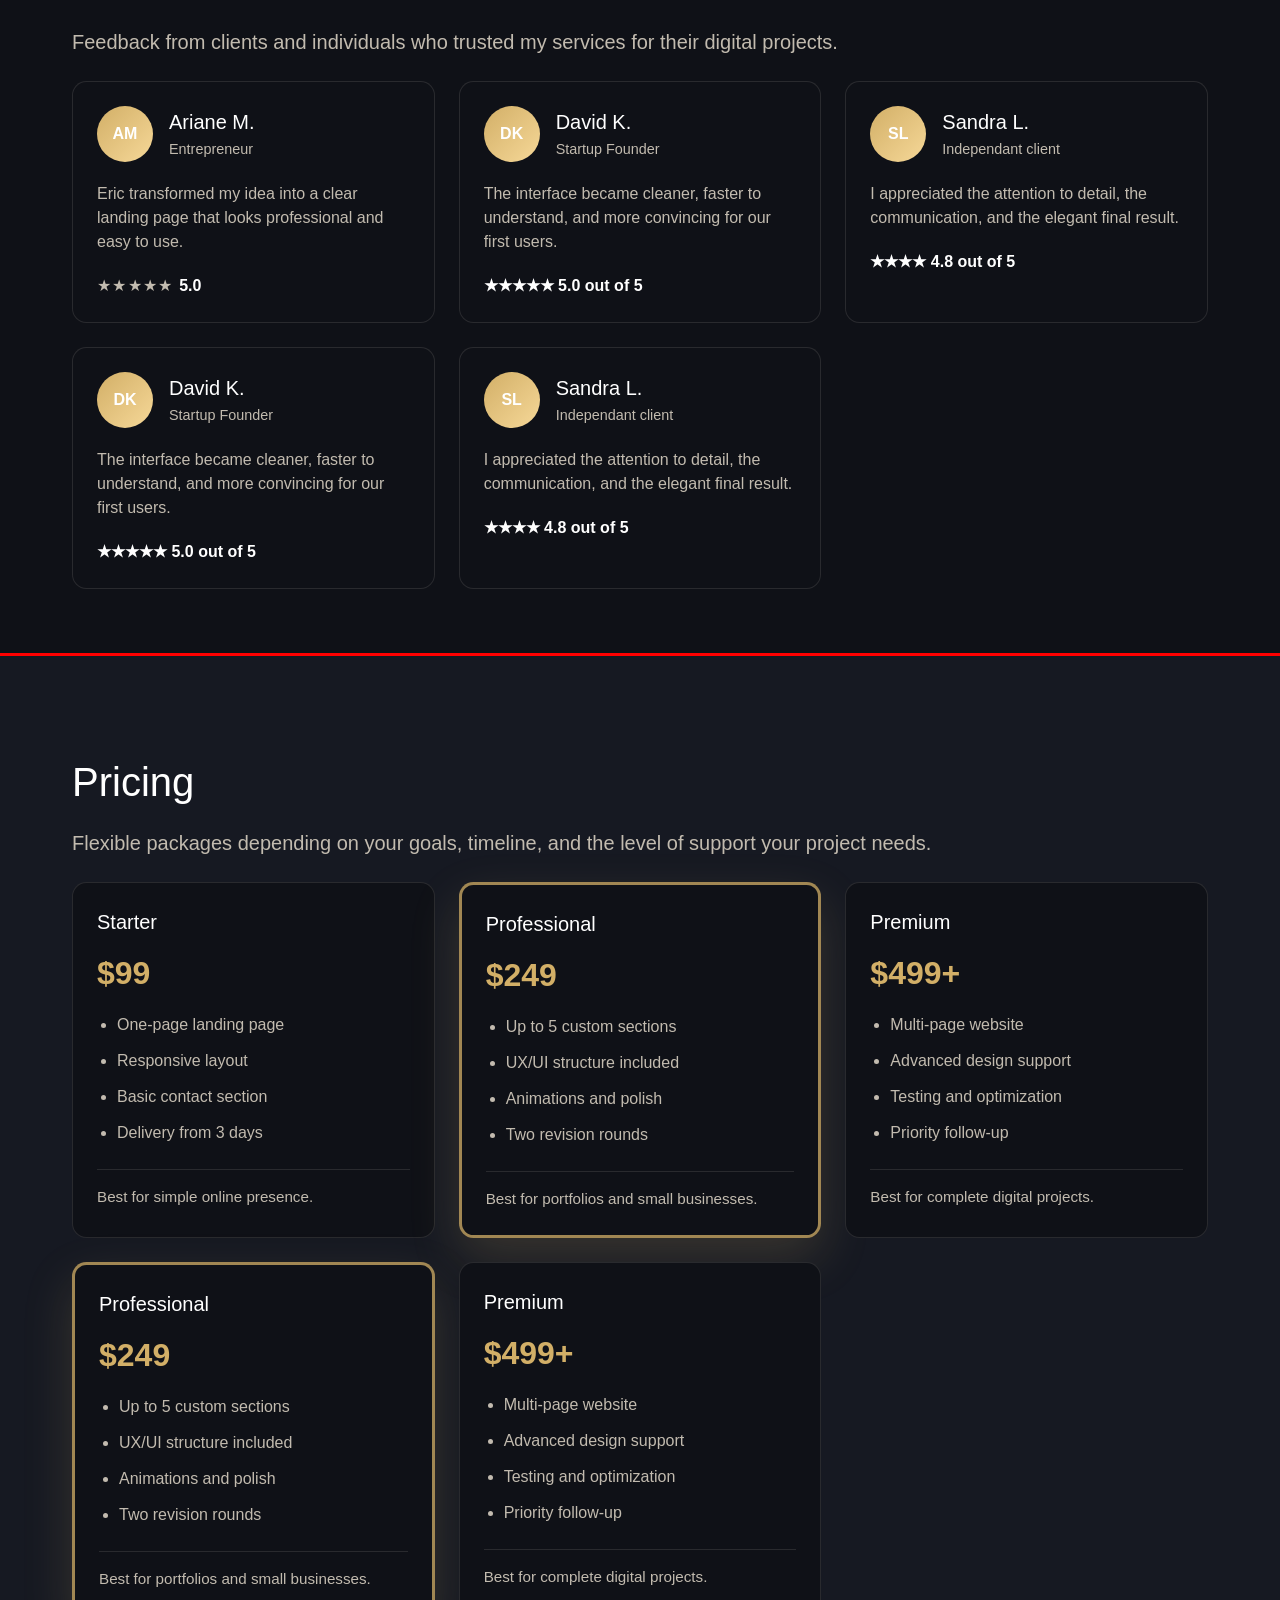
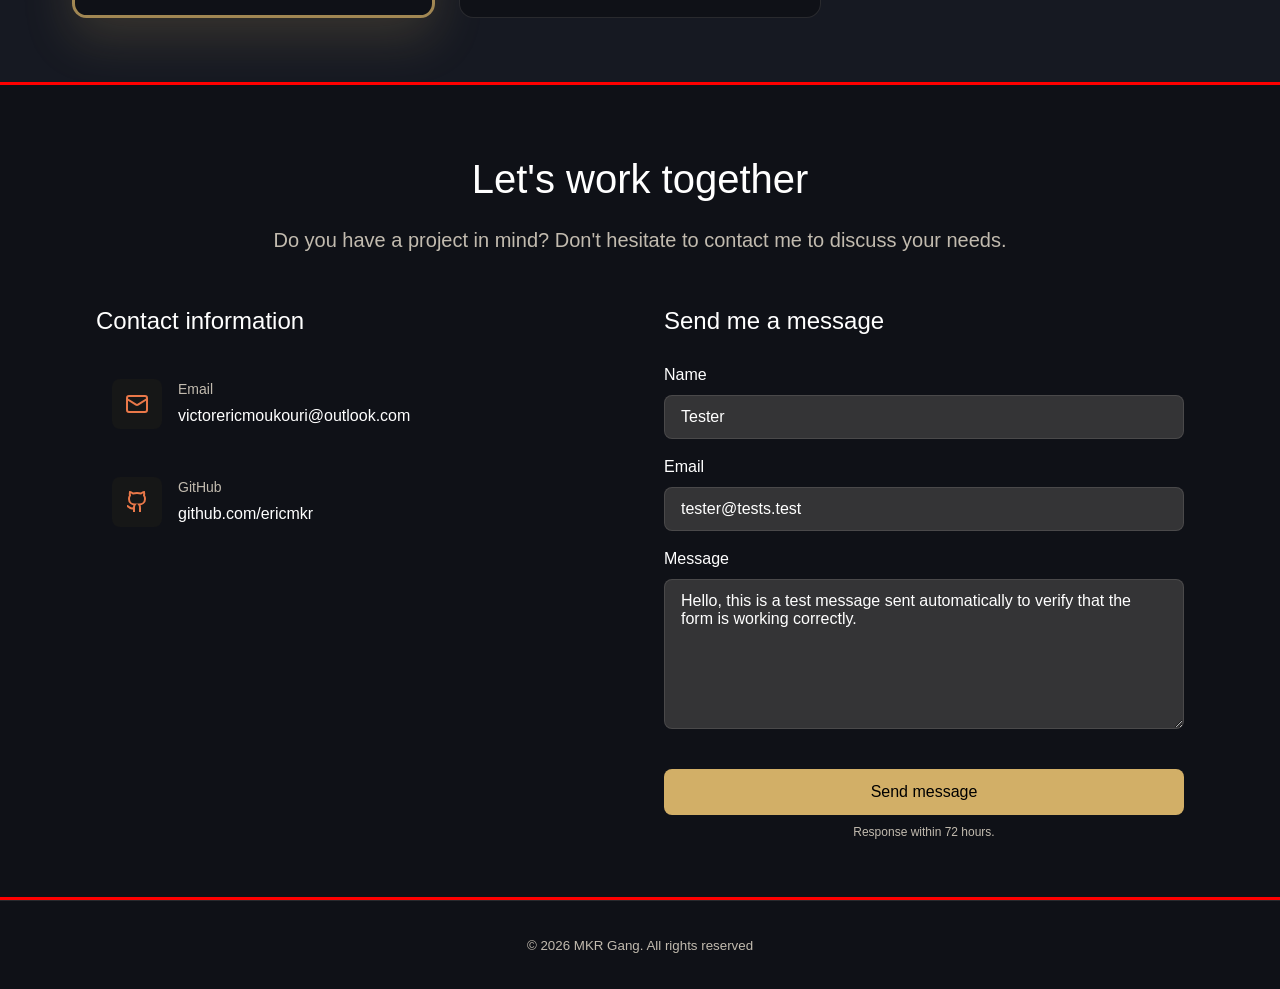
==== commit aa964917: "#theme-toggle and #back-to-top shift not fixed yet" ====
--- a/index.html
+++ b/index.html
@@ -1,20 +1,76 @@
 <!DOCTYPE html>
 <html lang="en">
-   
+
    <head>
       <meta charset="UTF-8">
       <meta name="viewport" content="width=device-width, initial-scale=1.0">
-      <!-- <meta http-equiv="X-UA-Compatible" content="ie=edge" /> -->
-      <title>Portfolio - Victor Eric MOUKOURI</title>
+
+      <!-- =========================
+        SEO
+        ========================= -->
+
+      <meta name="author" content="Eric Moukouri">
+      <meta name="description" content="Eric Moukouri — Front-End Developer, UX/UI Designer and QA Analyst creating high-performance, accessible and user-centered digital products with intuitive interfaces and scalable web solutions.">
+
+      <link rel="canonical" href="https://ton-domaine.com/">
+
+      <title>Eric Moukouri | Front-End Developer, UX/UI Designer & QA Analyst</title>
+
+      <!-- =========================
+        COLOR & THEME
+        ========================= -->
+
+      <meta name="theme-color" content="#ffffff" media="(prefers-color-scheme: light)">
+      <meta name="theme-color" content="#0f172a" media="(prefers-color-scheme: dark)">
+      <meta name="color-scheme" content="light dark">
+
+      <!-- =========================
+        OPEN GRAPH
+        ========================= -->
+
+      <meta property="og:type" content="website">
+      <meta property="og:title" content="Eric Moukouri | Front-End Developer, UX/UI Designer & QA Analyst">
+      <meta property="og:description" content="Front-End Developer, UX/UI Designer and QA Analyst creating high-performance, accessible and user-centered digital products.">
+      <meta property="og:url" content="https://ton-domaine.com/">
+      <meta property="og:image" content="https://ton-domaine.com/assets/images/og-image.png">
+      <meta property="og:site_name" content="Eric Moukouri">
+      <meta property="og:locale" content="en_US">
+
+      <!-- =========================
+        TWITTER / X
+        ========================= -->
+
+      <meta name="twitter:card" content="summary_large_image">
+      <meta name="twitter:title" content="Eric Moukouri | Front-End Developer, UX/UI Designer & QA Analyst">
+      <meta name="twitter:description" content="High-performance, accessible and user-centered digital products.">
+      <meta name="twitter:image" content="https://ton-domaine.com/assets/images/og-image.png">
+  
+      <!-- =========================
+        FAVICONS
+        ========================= -->
+
+      <link rel="icon" type="image/png" href="/favicon-96x96.png" sizes="96x96">
+      <link rel="icon" type="image/svg+xml" href="/favicon.svg">
+      <link rel="shortcut icon" href="/favicon.ico">
+      <link rel="apple-touch-icon" sizes="180x180" href="/apple-touch-icon.png">
+
+      <!-- =========================
+        PWA
+        ========================= -->
+
+      <link rel="manifest" href="/site.webmanifest">
+
+      <!-- =========================
+        STYLES & SCRIPTS
+        ========================= -->
+
       <link rel="stylesheet" href="assets/css/index.css">
-<<<<<<< HEAD
+
       <script type="module" src="assets/js/index.js" defer></script> 
       <script src="assets/js/form.js" defer></script>
       <script src="assets/js/cards.js" defer></script>
-=======
       <script type="module" src="assets/js/index.js"></script> 
       <!-- <script src="assets/js/project.js"></script> -->
->>>>>>> 8678c53 (portfolio.html)
    </head>
 
    <body>
@@ -55,7 +111,7 @@
 
             </nav>
 
-            <button id="theme-toggle" class="theme-toggle" type="button" aria-label="Switch theme">
+            <button id="theme-toggle" class="theme-toggle" type="button" aria-label="Theme: Auto. Change.">
                   
                <span id="theme-icon" aria-hidden="true">🌓</span>
                 
@@ -69,11 +125,11 @@
 
       <main id="main-content">
 
-         <section id="hero" class="hero" aria-labelledby="hero-title" aria-describedby="hero-description">
+         <section id="hero" class="hero" aria-labelledby="hero-title">
 
             <div class="avatar">
 
-               <img class="avatar-img" src="assets/img/4x4.jpg" width="250" height="330" alt="Portrait of Victor Eric MOUKOURI"/>
+               <img class="avatar-img" src="assets/img/4x4.jpg" width="250" height="330" alt="Portrait of Victor Eric MOUKOURI">
 
             </div>
             
@@ -83,7 +139,9 @@
 
                <h1 id="hero-title">
 
-                  <span id="typing-text" aria-live="polite">Front-End Developer</span>
+                  <span id="accessible-roles" class="sr-only"></span>
+
+                  <span id="typing-text" aria-hidden="true">Front-End Developer</span>
 
                   <span class="cursor" aria-hidden="true">_</span>
 
@@ -119,13 +177,13 @@
                
                <div class="projects-grid">
 
-                  <a class="card-link" href="#">
+                  <a class="card-link" href="portfolio.html?project=flowtrack">
 
                      <article class="project-card" data-project="flowtrack">
 
                         <div class="project-image">
 
-                           <img src="assets/img/FlowTrack logo.jpg" alt="FlowTrack logo"/>
+                           <img src="assets/img/FlowTrack logo.jpg" alt="">
 
                            <div class="project-overlay">
 
@@ -563,7 +621,7 @@
          
          <p id="modal-message">Please wait while your message is being sent.</p>
          
-         <!-- <p id="modal-countdown" class="modal-countdown" aria-live="polite"></p> -->
+         <p id="modal-countdown" class="modal-countdown" aria-live="polite"></p>
 
       </div>
 
--- a/assets/css/index.css
+++ b/assets/css/index.css
@@ -29,6 +29,7 @@
    --shadow: 0 20px 60px rgba(23, 20, 18, .08);
    --radius: .6875rem;
 
+   --header-height: 4.78125rem;
    --max-width: 1180px;
    --scrollbar-width: 0px;
 }
@@ -55,6 +56,7 @@
    --shadow: 0 20px 60px rgba(173, 150, 91, 0.35);
    --radius: .6875rem;
 
+   --header-height: 4.78125rem;
    --max-width: 1180px;
    --scrollbar-width: 0px;
 }
@@ -64,15 +66,15 @@
 }
 
 body {
+   min-height: 100vh;
    background-color: var(--bg);
    color: var(--txt);
-   min-height: 100vh;
    font-family: -apple-system, BlinkMacSystemFont, 'Segoe UI', Roboto, 'Helvetica Neue', Arial, sans-serif;
    line-height: 1.5;
    transition: background-color .3s ease, color .3s ease, border-color .3s ease, box-shadow .3s ease;
 }
 
-a:focus-visible, #submit-btn:focus-visible {
+a:focus-visible, #submit-btn:focus-visible, #theme-toggle:focus-visible {
    outline: solid 3px var(--txt);
    outline-offset: 7px;
    border-radius: .6875rem;
@@ -80,10 +82,14 @@
 
 .skip-link { 
    position: absolute;
+   top: 1rem;
+   left: 9rem;
    transform: translateY(-200%);
-}
-
-.skip-link:focus-visible { 
+   z-index: 9999;
+   transition: transform 0.3s ease;
+}
+
+.skip-link:focus { 
    transform: translateY(0);
 }
 
@@ -92,38 +98,48 @@
    top: 0;
    left: 0;
    right: 0;
-   z-index: 1000;
    background-color: var(--header);
    backdrop-filter: blur(11px);
    border-bottom: solid 1px var(--border);
+   box-sizing: border-box;
+   height: var(--header-height);
+   z-index: 1000;
    transition: background-color .3s ease, color .3s ease, border-color .3s ease, box-shadow .3s ease;
 }
 
 .header-content {
-   padding: 1rem 1.5rem;
-   display: flex;
-   align-items: center;
+   display: grid;
+   grid-template-columns: 1fr auto auto;
+   column-gap: 3rem;
+   height: 100%;
+   padding: 1rem 3rem;
+   align-items: center;
+   box-sizing: border-box;
+
+   /* display: flex; */   
 }
 
 .logo {
+   grid-column: 1;
+   justify-self: start;
    font-size: 1.25rem;
    font-weight: 500;
    color: var(--primary);
-   cursor: pointer;
    text-decoration: none;
-   margin-left: 3rem;
 }
 
 .navbar {
-   margin-left: auto;
+   grid-column: 2;
+   justify-self: end;
 }
 
 .navbar-nav {
-   /* background-color: plum; */
+   background-color: plum;
    display: flex;
    gap: 3rem;
    list-style: none;
-   margin-right: 3rem;
+   margin: 0;
+   padding: 0;
 }
 
 .navbar-link {
@@ -139,16 +155,18 @@
 }
 
 .theme-toggle {
-   border: solid 3px var(--border);
+   grid-column: 3;
+   justify-self: end;
    background: var(--surface);
    color: var(--txt);
+   border: solid 3px var(--border);
    border-radius: 111px;
    padding: .65rem .95rem;
    display: inline-flex;
    align-items: center;
    gap: .5rem;
    box-shadow: var(--shadow);
-   transition: background-color .3s ease, color .3s ease, border-color .3s ease, box-shadow .3s ease;
+   transition: background-color .3s ease, color .3s ease, border-color .3s ease, box-shadow .3s ease, opacity .3s ease;
 }
 
 .theme-toggle:hover {
@@ -221,6 +239,18 @@
    display: inline-block;
    animation: blink .7s infinite;
    color: var(--primary);
+}
+
+.sr-only {
+   position: absolute;
+   width: 1px;
+   height: 1px;
+   padding: 0;
+   margin: -1px;
+   overflow: hidden;
+   clip: rect(0, 0, 0, 0);
+   white-space: nowrap;
+   border: 0;
 }
 
 @keyframes blink {
@@ -909,7 +939,7 @@
    display: block;
 } */
 
-/* #sunmit-btn.loading .btn-text {
+/* #submit-btn.loading .btn-text {
    opacity: .8;
 } */
 
@@ -954,7 +984,7 @@
    box-shadow: 0 10px 28px rgba(0, 0, 0, .35);
    opacity: 0;
    transform: translateY(12px);
-   z-index: 1400;
+   z-index: 900;
    font-size: 2rem;
    transition: transform .3s ease, background-color .3s ease, color .3s ease, border-color .3s ease, box-shadow .3s ease;
 }
@@ -1108,26 +1138,19 @@
    PORTFOLIO
 ========================= */
 
-header {
-   /* display: none; */
-}
-
 .portfolio {
    width: 100%;
-   background: #f5f5f5;
    margin-top: 4.8rem;
 }
 
 .grid {
    display: grid;
    grid-template-columns: 1fr 1fr;
-   height: 15px;
 }
 
 .card-image {
-   height: auto;
    overflow: hidden;
-   border: solid 3px red;
+   border: solid 3px var(--primary);
 }
 
 .card-image img {
@@ -1136,32 +1159,42 @@
    object-fit: cover;
 }
 
-.card.text {
+.card-text {
    display: flex;
    flex-direction: column;
+   align-items: center;
    justify-content: center;
-   padding: 60px;
-   gap: 20px;
+   padding: 3.75rem;
+   gap: 1.25rem;
    text-align: justify;
    place-items: center;
-   font-size: 20px;
-}
-
-.card.text h2 {
-   font-size: 44px;
+   font-size: 1.25rem;
+   transition : background-color .3s ease, color .3s ease;
+}
+
+.card-text h2 {
+   font-size: 2.75rem;
 }
 
 .light-blue {
-   background: #dff3ff;
+   background-color: #dff3ff;
 }
 
 .light-green {
-   background: #d4fad8;
+   background-color: #d4fad8;
+}
+
+.dark-blue {
+   background-color: darkblue;
+}
+
+.dark-green {
+   background-color: darkgreen;
 }
 
 button {
-   padding: 12px 20px;
-   border: 2px solid #000;
+   padding: .75rem 1.25rem;
+   border: solid 2px #000;
    background: transparent;
    cursor: pointer;
    width: fit-content;
@@ -1169,20 +1202,96 @@
 }
 
 button:hover {
-   background: #000;
-   color: #fff;
+   background-color: var(--primary-hover);
+   color: var(--bg);
 }
 
 .project-details {
-   /* background-color: #000; */
+   background-color: #faf8f2;
    grid-column: 1 / -1;
+   display: grid;
+   grid-template-rows: 0fr;
    width: 100%;
-   /* min-height: 400px; */
+
    padding: 3rem;
+   transition: grid-template-rows .3s cubic-bezier(.22, 1, .36, 1);
+   /* transition: grid-template-rows 400ms ease, opacity 250ms ease; */
+
+
+   padding: 0 3rem;
+
+   /* overflow: hidden; */
+   /* opacity: 0; */
+
+   /* padding:0 3rem; */
+   overflow: hidden;
+   opacity: 0;
+
+   /* transition: grid-template-rows .7s cubic-bezier(.22, 1, .36, 1); */
+   transition: grid-template-rows 400ms ease, opacity 250ms ease;
+
+   /* padding:0 5rem; */
+   overflow: hidden;
+   opacity: 0;
+   border-top:  solid 1px rgba(210, 175, 103, .45);
+   border-bottom: solid 1px rgba(210, 175, 103, .45);
+   transition: grid-template-rows .7s cubic-bezier(.22, 1, .36, 1), opacity .45s ease, padding .7s cubic-bezier(.22, 1, .36, 1);
+
+}
+
+.project-details-content {
+   min-height: 0;
+   overflow: hidden;
+   /* max-width: 1200px; */
+   /* width: 100%; */
+   /* margin-inline: auto; */
+   /* padding-block: 3.5rem 4rem; */
+}
+
+.project-details.is-open {
+   grid-template-rows: 1fr;
+
+   /* opacity: 1; */
+
+   opacity: 1;
+   padding: 3rem;
+   padding-block: 0;
+}
+
+.project-details-close {
+   margin-top: 2rem;
+
 }
 
 .project-details-title {
-   margin: .7rem;
+   margin: 3rem 0 .75rem;
+   font-size: 1.25rem;
+   font-weight: 700;
+   color: #171717;
+   position: relative;
+   padding-bottom: .45rem;
+}
+
+.project-details-title::after {
+   content: "";
+
+   position: absolute;
+   left: 0;
+   bottom: 0;
+
+   width: 2rem;
+   height: 2px;
+
+   background: #d2af67;
+
+   border-radius: 999px;
+}
+
+.project-details-content p {
+   color: #555;
+   line-height: 1.8;
+   font-size: .95rem;
+   max-width: 950px;
 }
 
 .gallery {
@@ -1190,25 +1299,88 @@
    gap: 1.1rem;
    overflow-x: auto;
    overflow-y: hidden;
-   padding: .75rem;
+   /* padding: .75rem; */
+   padding: 1rem .25rem 1.5rem;
    scroll-snap-type: x proximity;
+   scrollbar-width: thin;
 }
 
 .screen {
+   background-color: var(--bg);
    flex: 0 0 38vw;
-   border: solid 1px grey;
+   /* flex: 0 0 clamp(320px, 38vw, 520px); */
+   border: solid 1px #aba8a3;
+   box-shadow: 0 4px 18px rgba(0, 0, 0, .06);
    min-width: 350px;
    width: 100%;
+   /* height: auto; */
    aspect-ratio: 16/9;
    object-fit: cover;
    cursor: pointer;
    border-radius: 11px;
    scroll-snap-align: start;
-   transition: transform .3s ease;
+   transition: transform .35s cubic-bezier(.22, 1, .36, 1), box-shadow .35s ease;
 }
 
 .screen:hover {
    transform: scale(1.01);
+   transform: translateY(-3px);
+   box-shadow: 0 10px 30px rgba(0, 0, 0, .10);
+}
+
+.lightbox {
+   position: fixed;
+   inset: 0;
+   display: none;
+   align-items: center;
+   justify-content: center;
+   gap: 1rem;
+   padding: 5rem 1.5rem;
+   background-color: rgba(0, 0, 0, .82);
+   z-index: 2500;
+}
+
+.lightbox.is-open {
+   display: flex;
+}
+
+.lightbox-image {
+   max-width: min(92vw, 70rem);
+   max-height: 82vh;
+   border-radius: var(--radius);
+   object-fit: contain;
+   box-shadow: 0 20px 60px rgba(0, 0, 0, .45);
+}
+
+.lightbox-close,
+.prev,
+.next {
+   border-color: rgba(255, 255, 255, .35);
+   background-color: rgba(255, 255, 255, .12);
+   color: #fff;
+}
+
+.lightbox-close {
+   position: fixed;
+   top: 1.5rem;
+   right: 1.5rem;
+   width: 3rem;
+   height: 3rem;
+   display: inline-flex;
+   align-items: center;
+   justify-content: center;
+   border-radius: 50%;
+   font-size: 2rem;
+}
+
+.prev,
+.next {
+   width: 3rem;
+   height: 3rem;
+   display: inline-flex;
+   align-items: center;
+   justify-content: center;
+   border-radius: 50%;
 }
 
 .close {
@@ -1240,8 +1412,23 @@
 
 
 @media (max-width: 768px) {
-   nav {
+
+   .header-content {
+      grid-template-columns: 1fr auto 1fr;
+      /* padding: 0 1.5rem; */
+   }
+
+   .logo {
+      grid-column: 1;
+   }
+
+   .navbar {
+      grid-column: 2;
       display: none;
+   }
+
+   .theme-toggle {
+      grid-column: 3;
    }
 
    .hero h1 {
@@ -1283,3 +1470,267 @@
 
 
 
+/* =========================
+   404 REDIRECTION
+========================= */
+
+/* const REDIRECT_DELAY = 5;
+
+const countdown = document.getElementById("countdown");
+const progressBar = document.getElementById("progress-bar");
+
+let remainingTime = REDIRECT_DELAY; */
+
+
+/* =========================
+   UPDATE COUNTDOWN
+========================= */
+
+/* function updateCountdown() {
+
+    countdown.textContent = remainingTime;
+
+    const progress =
+        ((REDIRECT_DELAY - remainingTime) / REDIRECT_DELAY) * 100;
+
+    progressBar.style.width = `${progress}%`;
+} */
+
+
+/* =========================
+   REDIRECT
+========================= */
+/* 
+function redirectToHome() {
+
+    window.location.replace("index.html");
+} */
+
+
+/* =========================
+   TIMER
+========================= */
+
+/* updateCountdown();
+
+const timer = setInterval(() => {
+
+    remainingTime--;
+
+    updateCountdown();
+
+
+    if (remainingTime <= 0) {
+
+        clearInterval(timer);
+
+        redirectToHome();
+
+    }
+
+}, 1000); */
+
+/* =========================
+   CODEX C2 ADDITIONS
+========================= */
+
+.cv-download-link {
+   border: solid 1px var(--border);
+   background: linear-gradient(135deg, var(--surface), var(--bg));
+   box-shadow: var(--shadow);
+}
+
+.cv-download-link .contact-details p:last-child {
+   color: var(--primary);
+   font-weight: 600;
+}
+
+.page-loader {
+   position: fixed;
+   inset: 0;
+   display: grid;
+   place-items: center;
+   background: var(--bg);
+   color: var(--txt);
+   opacity: 0;
+   visibility: hidden;
+   transition: opacity .3s ease, visibility .3s ease;
+   z-index: 3000;
+}
+
+.page-loader::before {
+   content: "";
+   position: absolute;
+   inset: 0;
+   background: radial-gradient(circle at 50% 35%, rgba(210, 175, 103, .24), transparent 34%);
+}
+
+.page-loader.is-visible {
+   opacity: 1;
+   visibility: visible;
+}
+
+.page-loader-content {
+   position: relative;
+   display: inline-flex;
+   align-items: center;
+   gap: .85rem;
+   padding: 1rem 1.25rem;
+   border: solid 1px var(--border);
+   border-radius: var(--radius);
+   background-color: var(--surface);
+   box-shadow: var(--shadow);
+}
+
+.page-loader-spinner {
+   width: 1.4rem;
+   height: 1.4rem;
+   border: solid .18rem rgba(210, 175, 103, .25);
+   border-top-color: var(--primary);
+   border-radius: 50%;
+   animation: spin .8s linear infinite;
+}
+
+.page-loader-text {
+   font-weight: 600;
+}
+
+body.no-scroll .form-modal {
+   padding-right: 2rem;
+}
+
+.modal-countdown {
+   margin-top: 1rem;
+   color: var(--muted);
+   font-size: .95rem;
+}
+
+.status-page,
+.error-page {
+   min-height: 100vh;
+   display: grid;
+   place-items: center;
+   padding: 6rem 1.5rem;
+   background: linear-gradient(135deg, rgba(210, 175, 103, .1), transparent 44%), var(--bg);
+}
+
+.status-content,
+.error-content {
+   width: min(100%, 42rem);
+   text-align: center;
+}
+
+.status-kicker {
+   color: var(--primary);
+   font-weight: 700;
+   letter-spacing: .08rem;
+   text-transform: uppercase;
+}
+
+.error-code {
+   color: var(--primary);
+   font-weight: 700;
+   letter-spacing: .08rem;
+   text-transform: uppercase;
+   font-size: 11rem;
+}
+
+.status-content h1,
+.error-content h1 {
+   margin: .75rem 0 1rem;
+   font-size: clamp(2.25rem, 8vw, 4.5rem);
+   line-height: 1.05;
+}
+
+.status-message,
+.error-message,
+.redirect-message {
+   color: var(--muted);
+   font-size: 1.125rem;
+}
+
+.progress-container {
+   width: min(100%, 22rem);
+   height: .65rem;
+   margin: 1.5rem auto;
+   overflow: hidden;
+   border-radius: 999px;
+   background-color: var(--accent);
+}
+
+.status-progress,
+.progress-container .progress-bar {
+   width: 0;
+   height: 100%;
+   border-radius: inherit;
+   background: linear-gradient(90deg, var(--primary), var(--txt));
+   transition: width .3s ease;
+}
+
+.home-btn {
+   display: inline-flex;
+   align-items: center;
+   justify-content: center;
+   margin-top: 1.5rem;
+   padding: .875rem 1.25rem;
+   border: solid 1px var(--border);
+   border-radius: var(--radius);
+   background-color: var(--primary);
+   color: var(--primary-color);
+   text-decoration: none;
+   font-weight: 700;
+}
+
+
+
+@media (prefers-reduced-motion: reduce) {
+   .page-loader-spinner,
+   .spinner {
+      animation: none;
+   }
+
+   .page-loader,
+   .form-modal,
+   .modal-overlay,
+   .project-details {
+      transition: none;
+   }
+}
+
+@media (max-width: 768px) {
+   .contact-link {
+      width: 100%;
+   }
+
+   .lightbox {
+      gap: .5rem;
+      padding: 5rem .75rem 2rem;
+   }
+
+   .prev,
+   .next {
+      width: 2.5rem;
+      height: 2.5rem;
+      flex: 0 0 auto;
+   }
+}
+
+/* =========================
+   CODEX FIX: prevent fixed controls from shifting when modal locks scroll
+========================= */
+
+body.no-scroll .navbar {
+   padding-right: 0;
+}
+
+body.no-scroll #theme-toggle {
+   transform: translateX(calc(-1 * var(--scrollbar-width)));
+}
+
+body.no-scroll #back-to-top {
+   right: calc(1.15rem + var(--scrollbar-width));
+}
+
+/* .maintenance-page {
+   overflow: hidden;
+} */
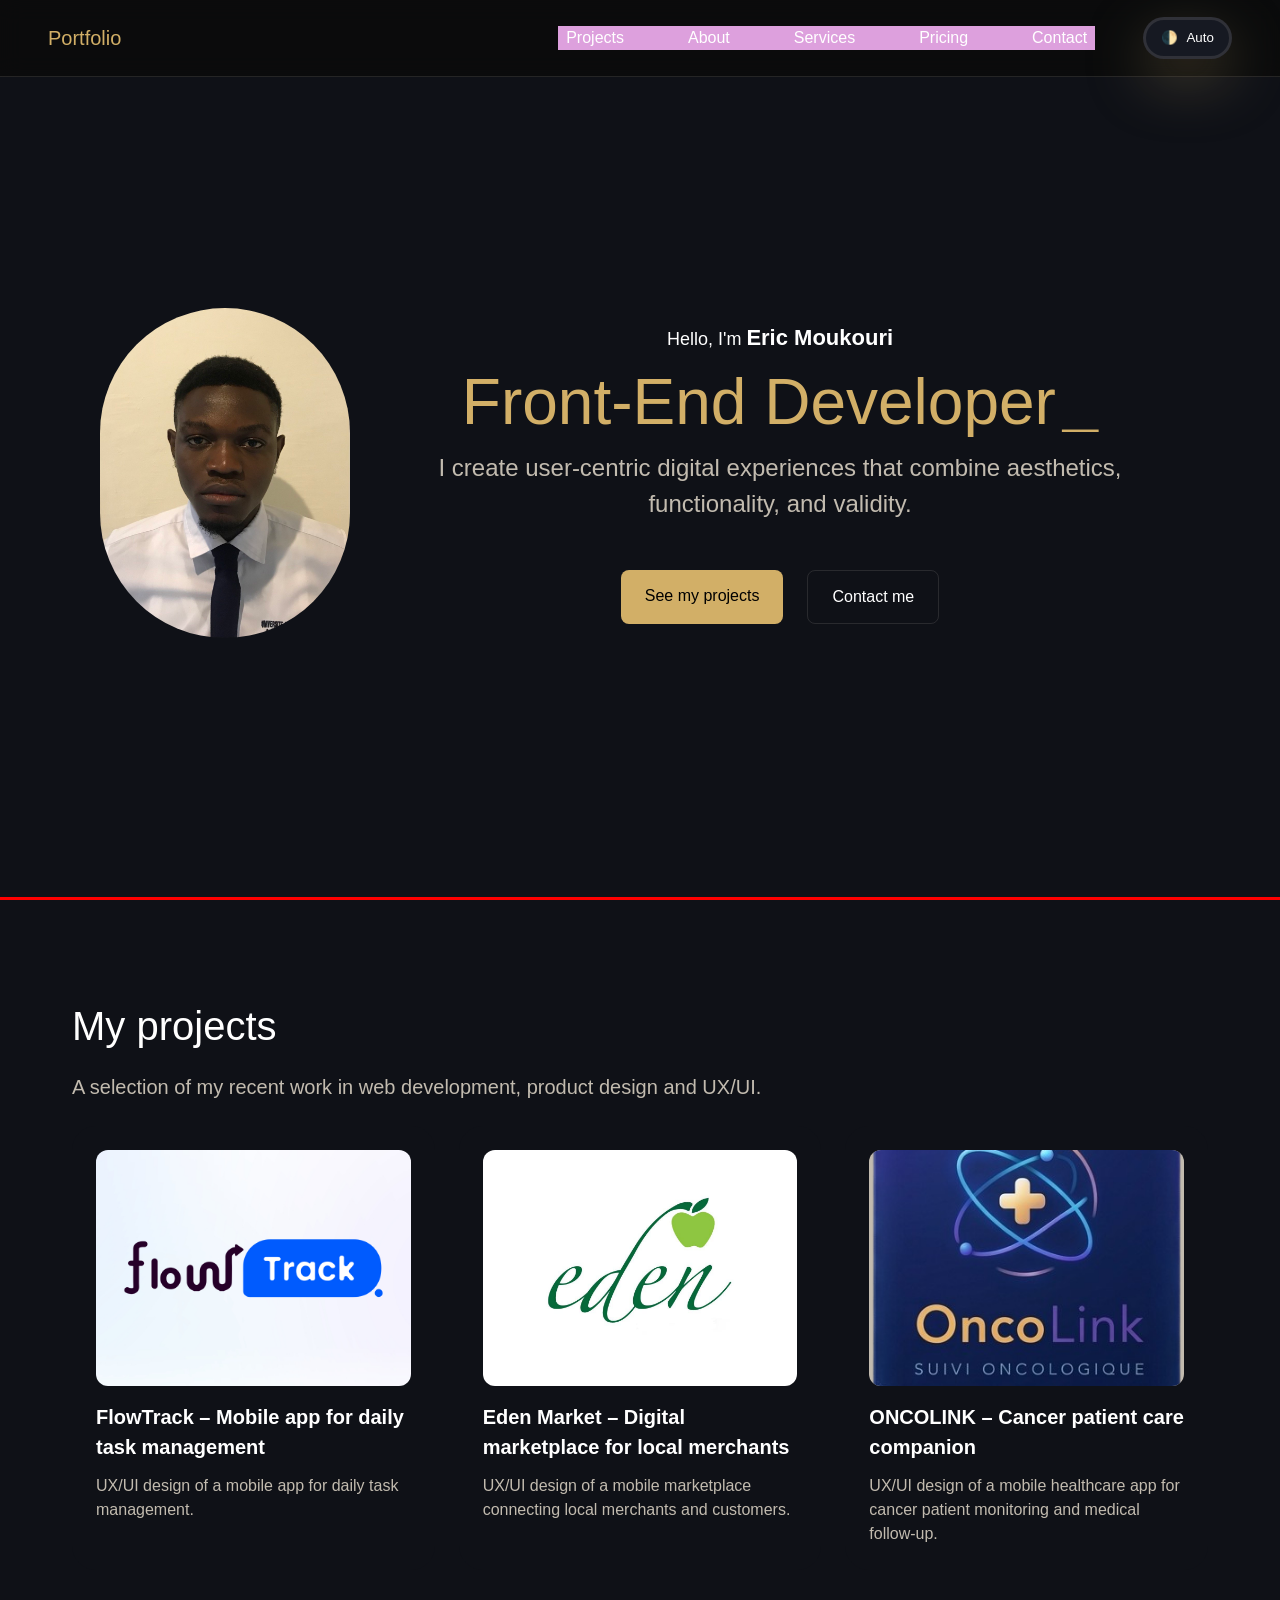
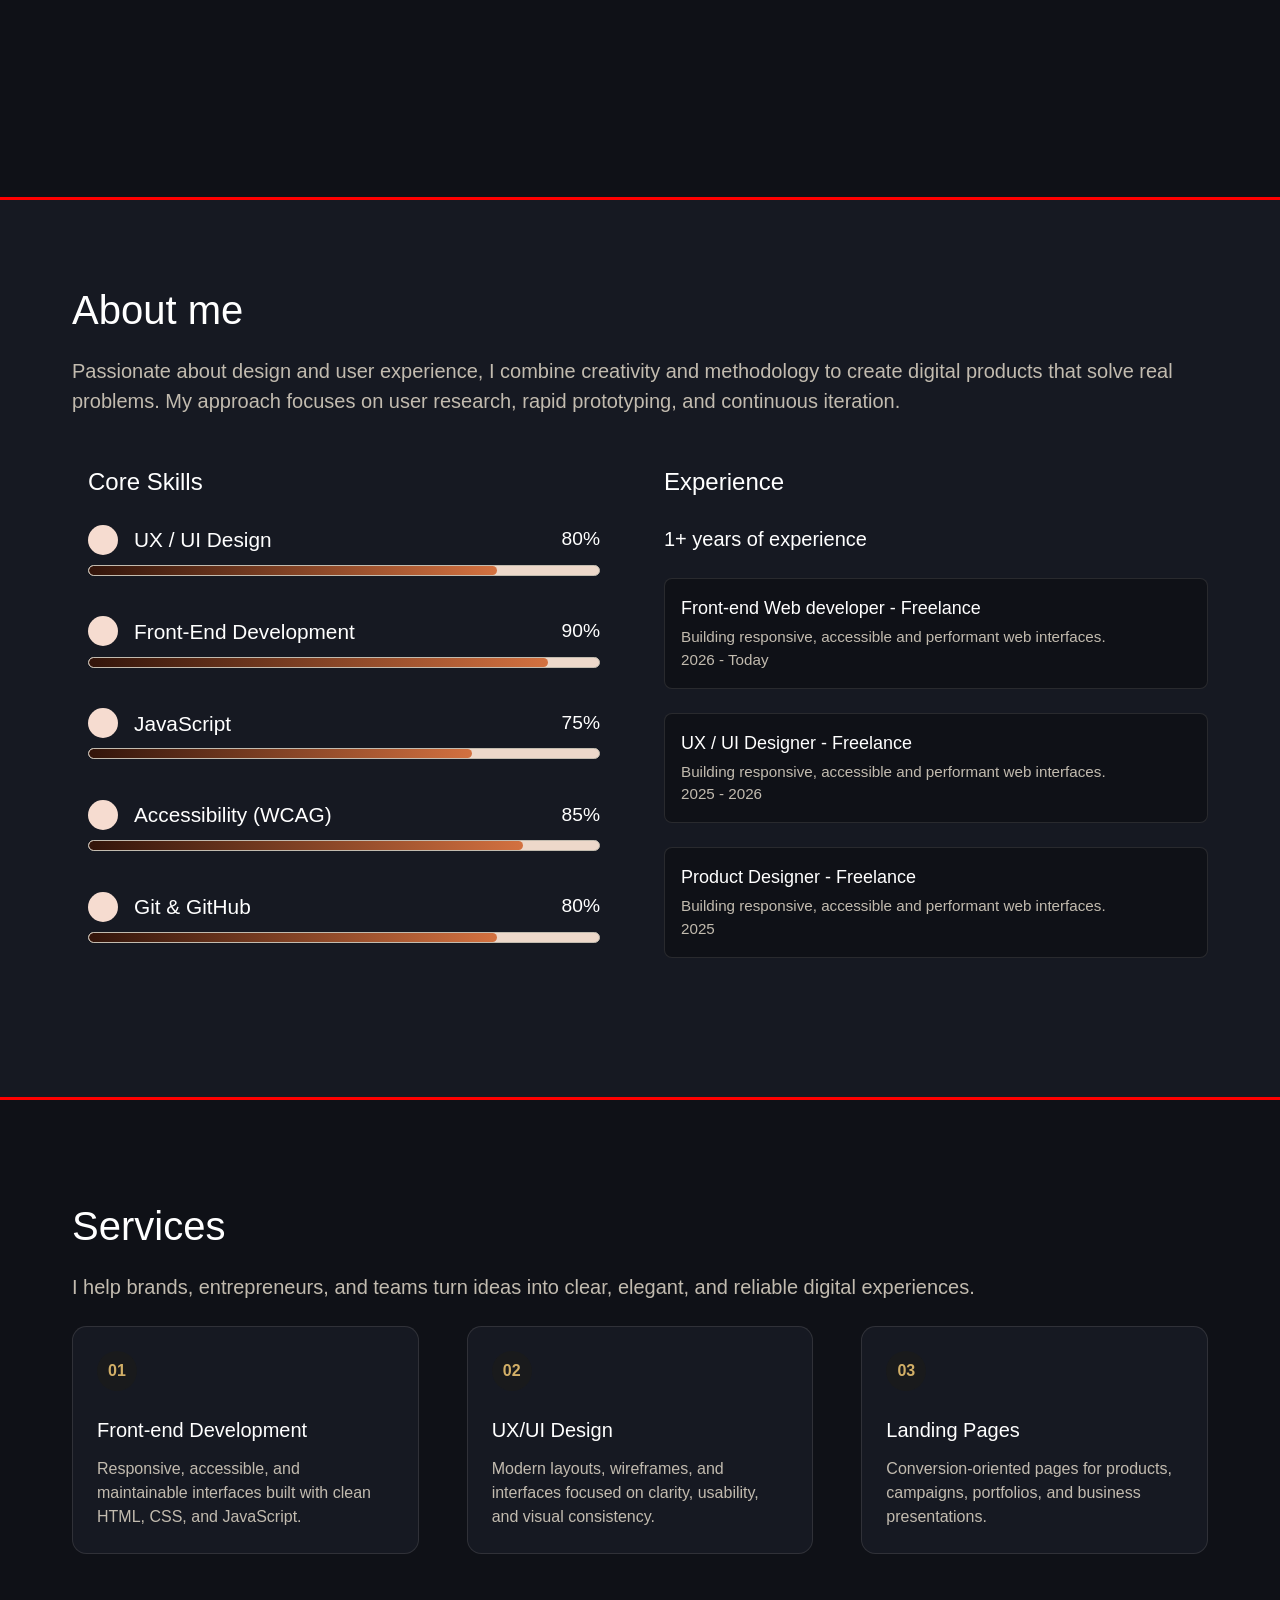
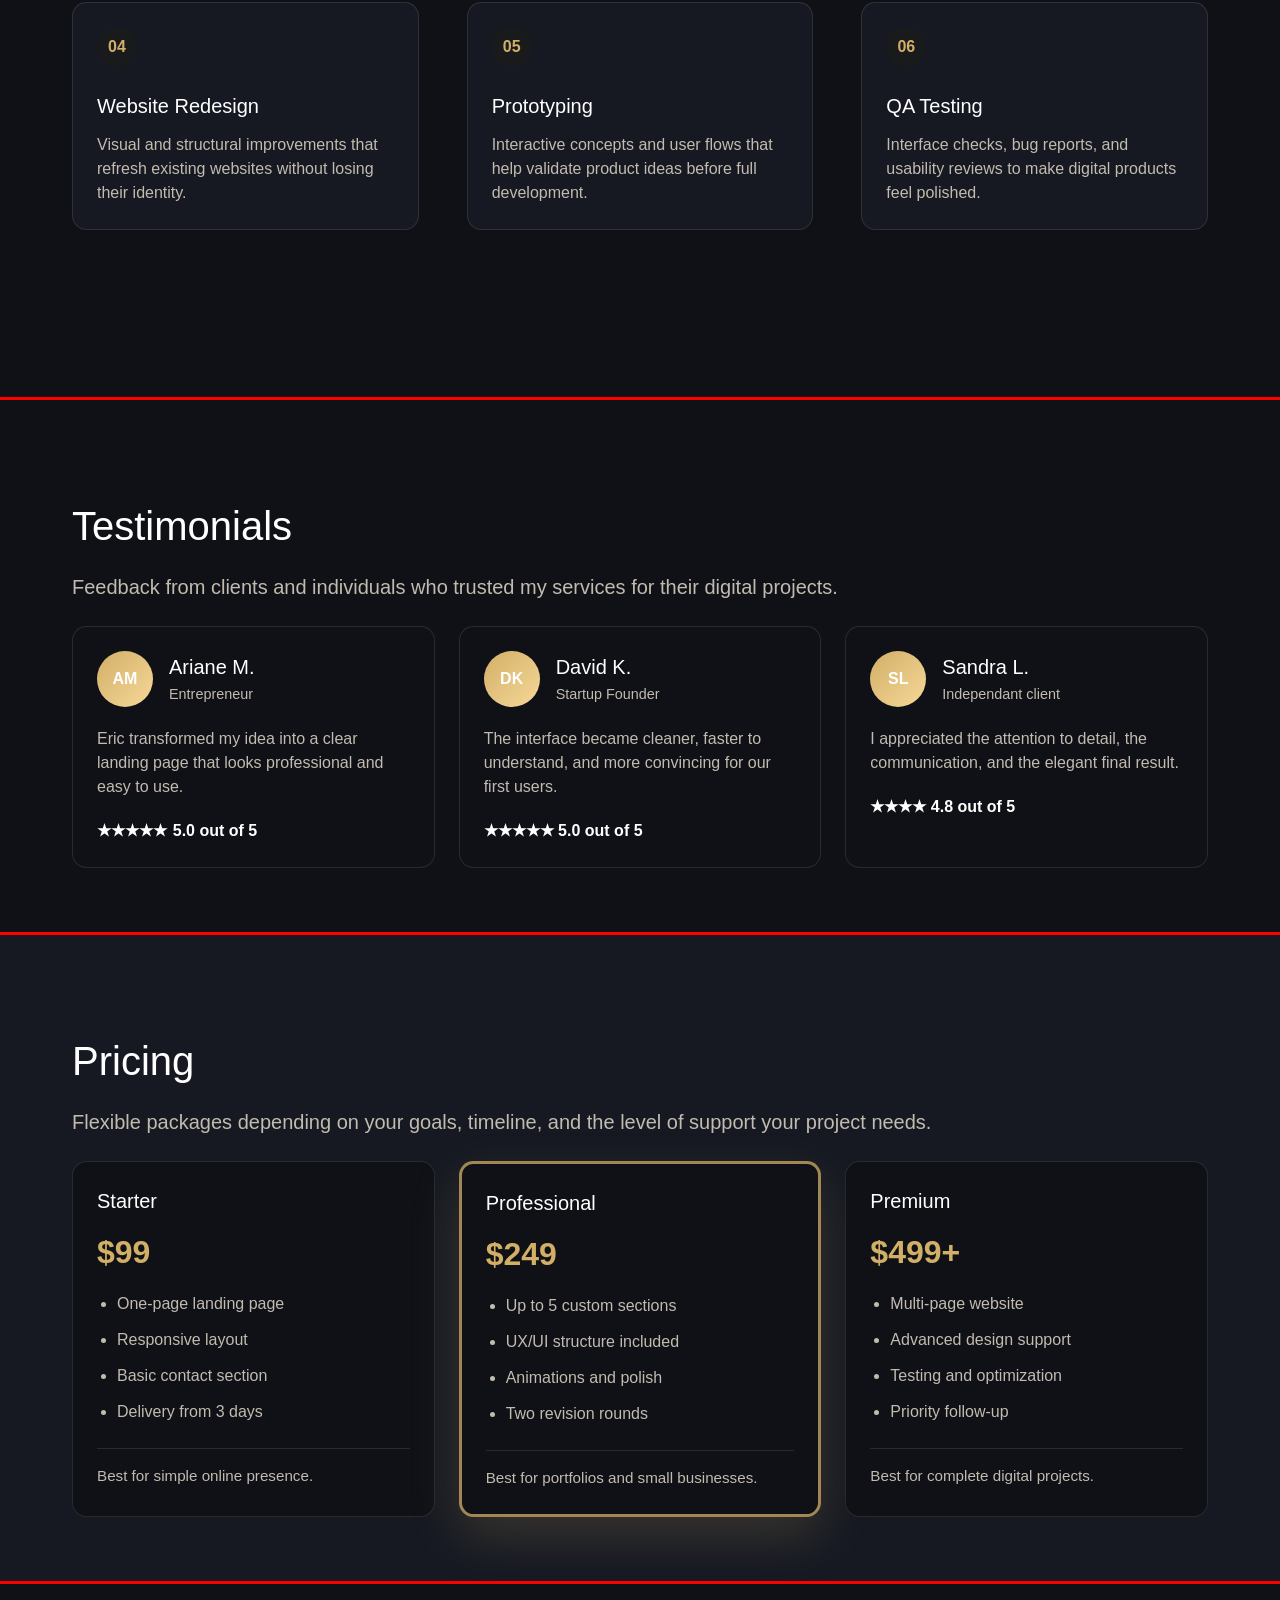
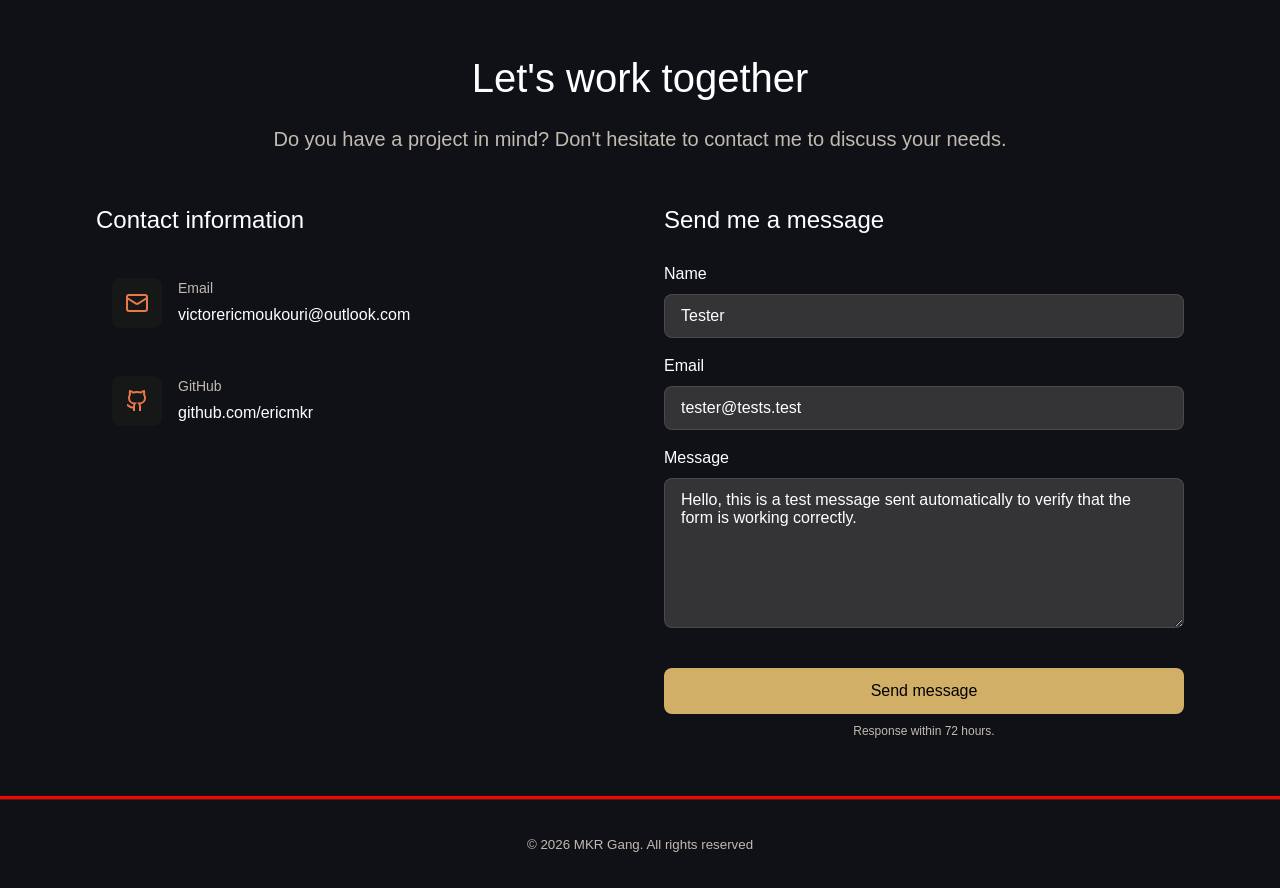
==== commit 81e90169: "Clening white spaces in head" ====
--- a/index.html
+++ b/index.html
@@ -44,7 +44,7 @@
       <meta name="twitter:title" content="Eric Moukouri | Front-End Developer, UX/UI Designer & QA Analyst">
       <meta name="twitter:description" content="High-performance, accessible and user-centered digital products.">
       <meta name="twitter:image" content="https://ton-domaine.com/assets/images/og-image.png">
-  
+
       <!-- =========================
         FAVICONS
         ========================= -->
@@ -65,17 +65,12 @@
         ========================= -->
 
       <link rel="stylesheet" href="assets/css/index.css">
-
-      <script type="module" src="assets/js/index.js" defer></script> 
-      <script src="assets/js/form.js" defer></script>
-      <script src="assets/js/cards.js" defer></script>
       <script type="module" src="assets/js/index.js"></script> 
-      <!-- <script src="assets/js/project.js"></script> -->
    </head>
 
    <body>
 
-      <a class="skip-link" href="#main-content" hidden>Skip to main content</a>
+      <a class="skip-link" href="#main-content">Skip to main content</a>
 
       <header>
 
@@ -233,7 +228,7 @@
 
                               <div class="icon-box">
 
-                                 <i class="fa-regular fa-user"></i>    
+                                 <i class="fa-regular fa-user" aria-hidden="true"></i>    
 
                               </div>
 
@@ -405,7 +400,10 @@
                         Eric transformed my idea into a clear landing page that looks professional and easy to use.
                      </p>
          
-                     <p class="testimonial-rating" aria-label="5 out of 5 stars">★★★★★ <span>5.0</span></p>
+                     <p class="testimonial-rating">
+                        <span aria-hidden="true">★★★★★</span>
+                        <span>5.0 out of 5</span>
+                     </p>
 
                   </article>
 
@@ -496,7 +494,7 @@
 
                      </a>
 
-                     <a href="https://github.com/ericmkr" target="_blank" class="contact-link" rel="noopener noreferrer">
+                     <a href="https://github.com/ericmkr" target="_blank" class="contact-link" rel="noopener noreferrer" aria-label="GitHub profile (opens in a new tab)">
 
                         <div class="contact-icon">
 
@@ -605,13 +603,13 @@
 
       </footer>
       
-      <button id="back-to-top" class="back-to-top" type="button" aria-label="Back to top" title="Back to top">⇧</button>
+      <button id="back-to-top" class="back-to-top" type="button" aria-label="Back to top">⇧</button>
       
       <div id="modal-overlay" class="modal-overlay" hidden></div>
       
       <!-- Feedback Modal -->
       
-      <div id="form-modal" class="form-modal" role="alertdialog" aria-modal="true" aria-labelledby="modal-title" aria-describedby="modal-message" aria-live="assertive" hidden>
+      <div id="form-modal" class="form-modal" role="alertdialog" aria-modal="true" aria-labelledby="modal-title" aria-describedby="modal-message" hidden>
 
          <button id="modal-close" class="modal-close" type="button" aria-label="Close notification">&times;</button>
 
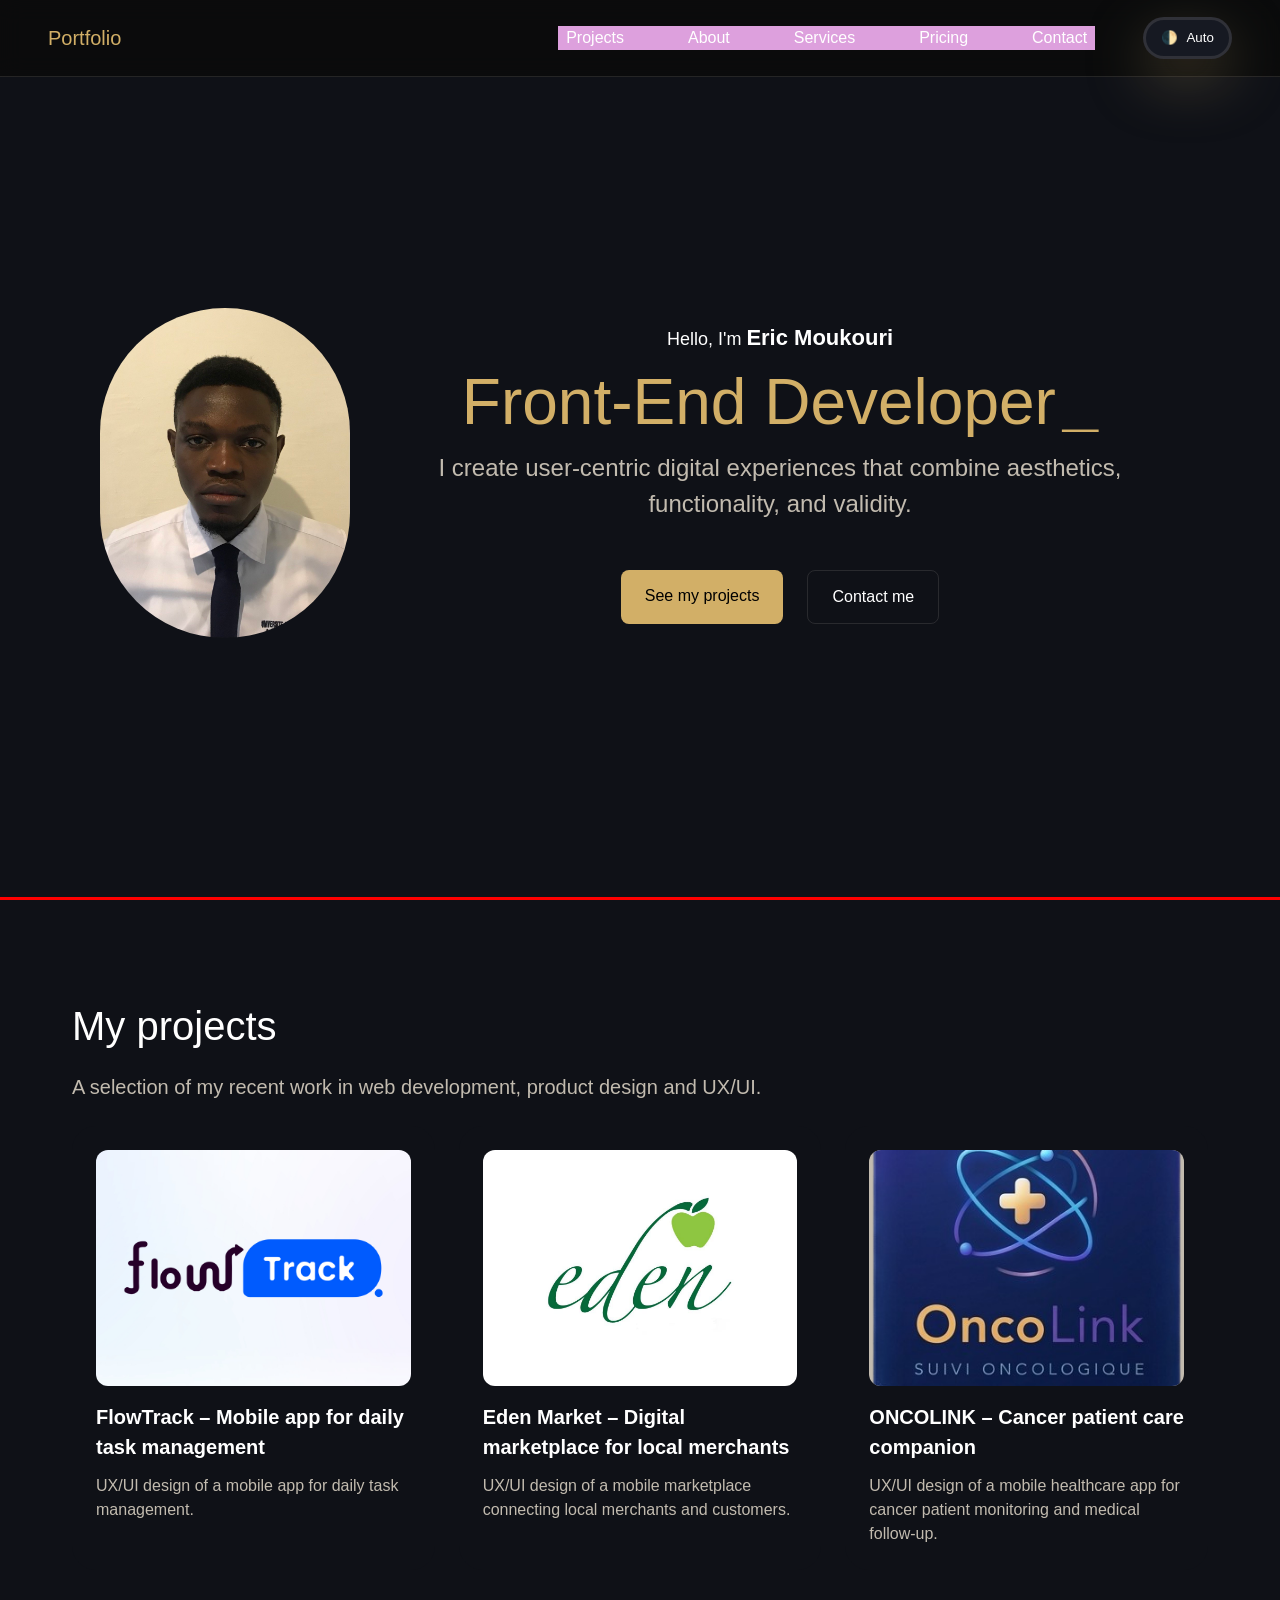
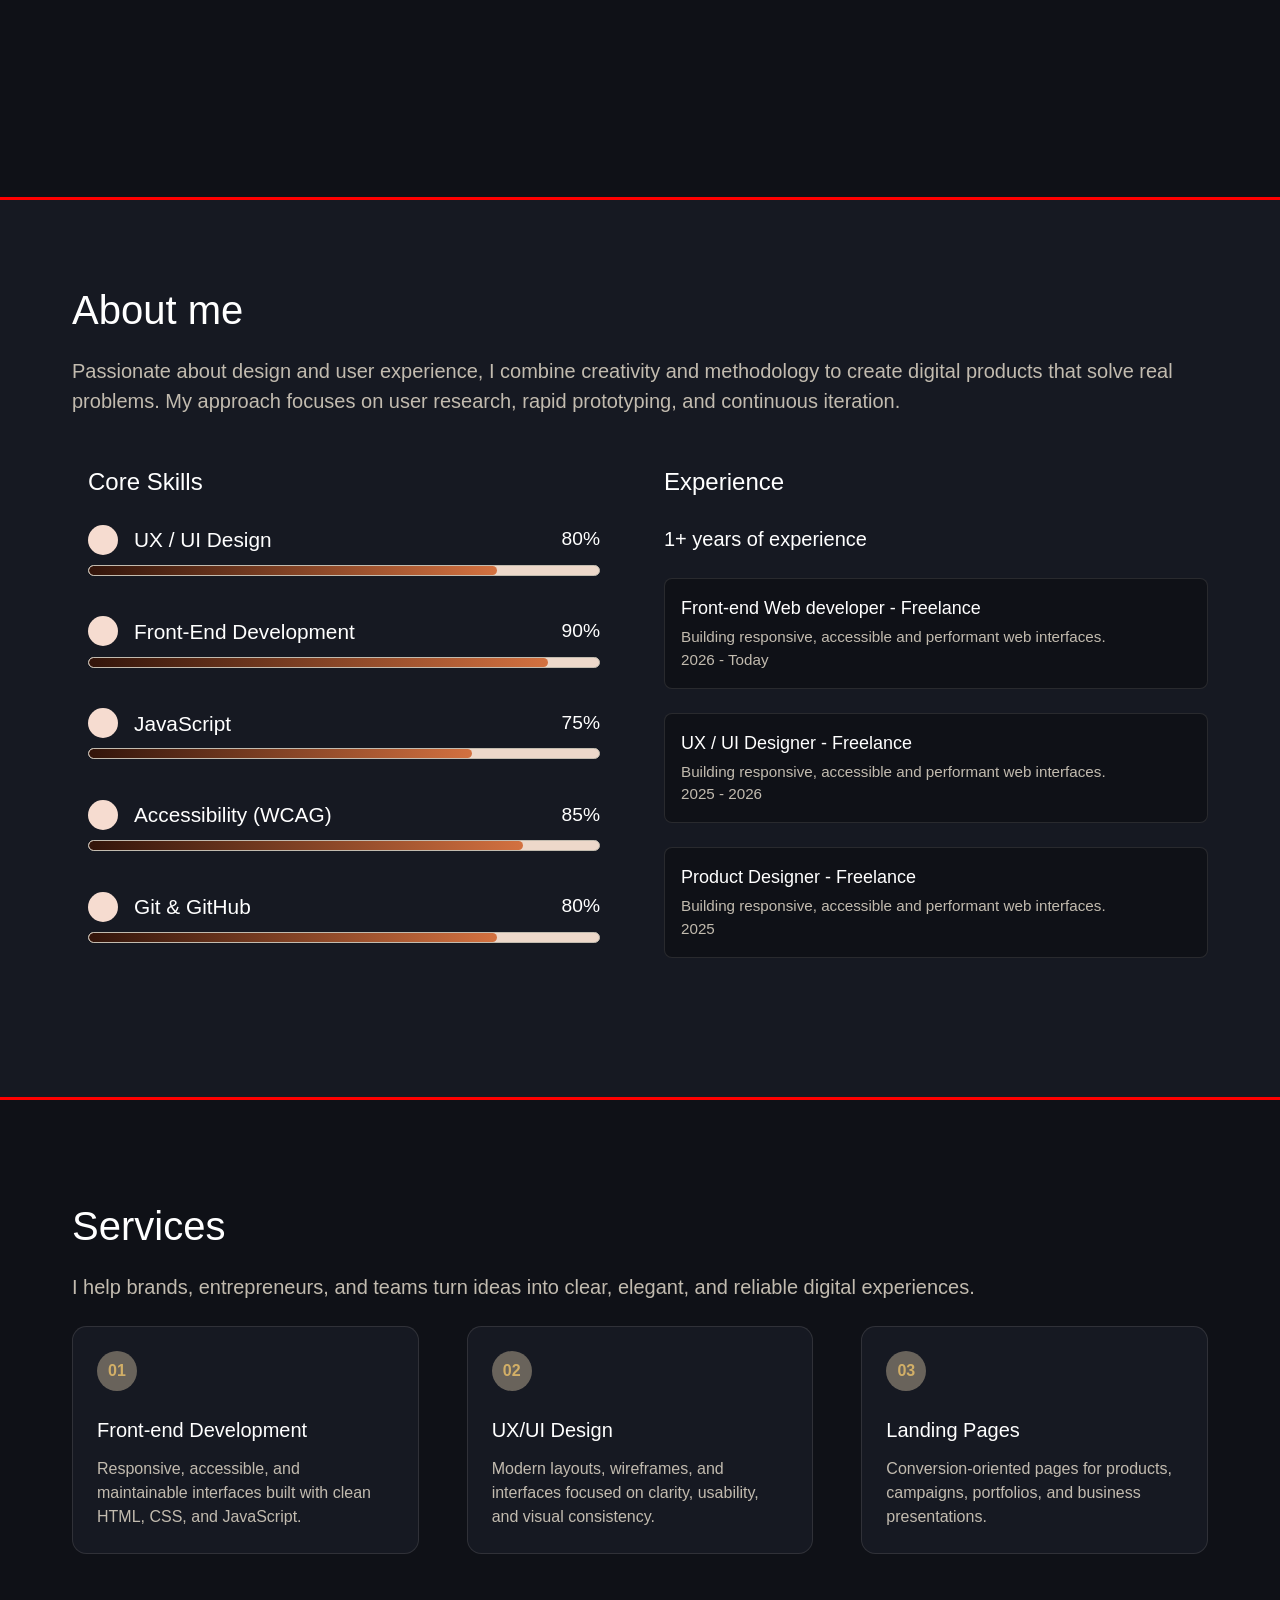
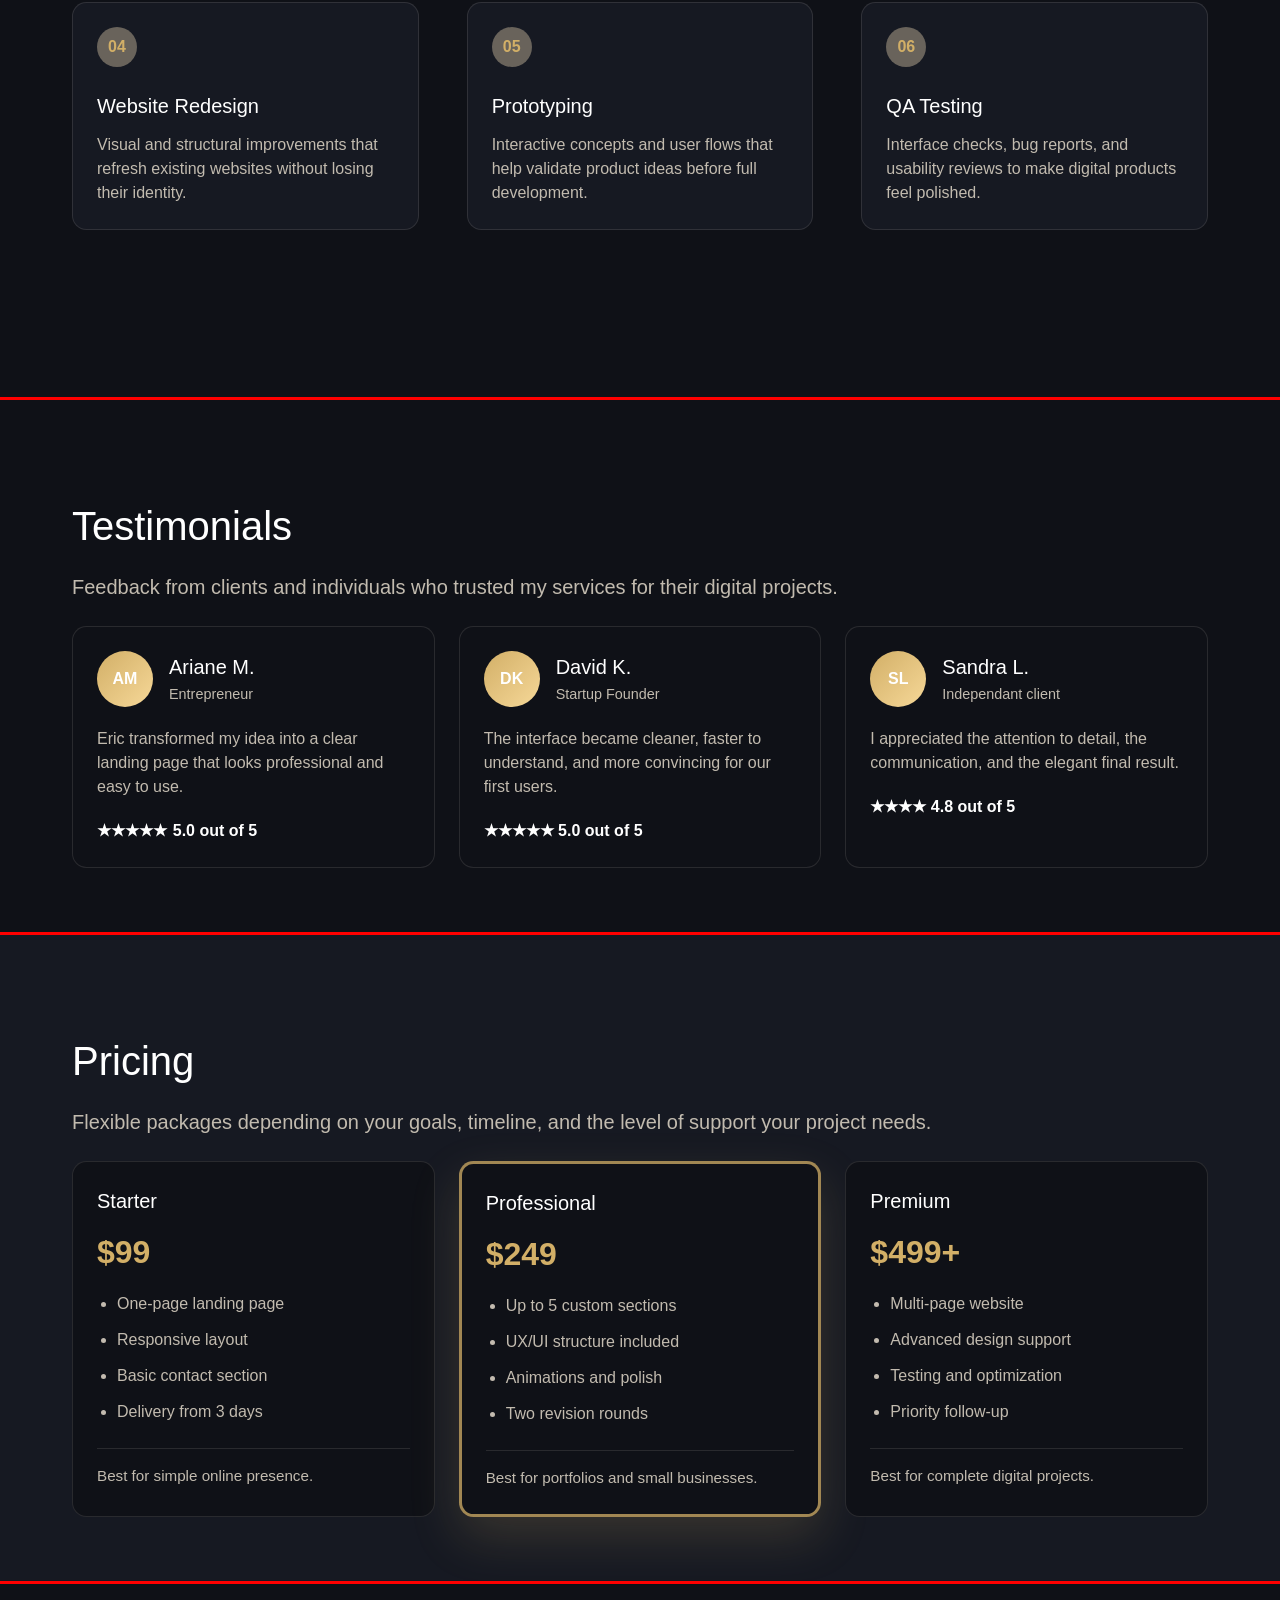
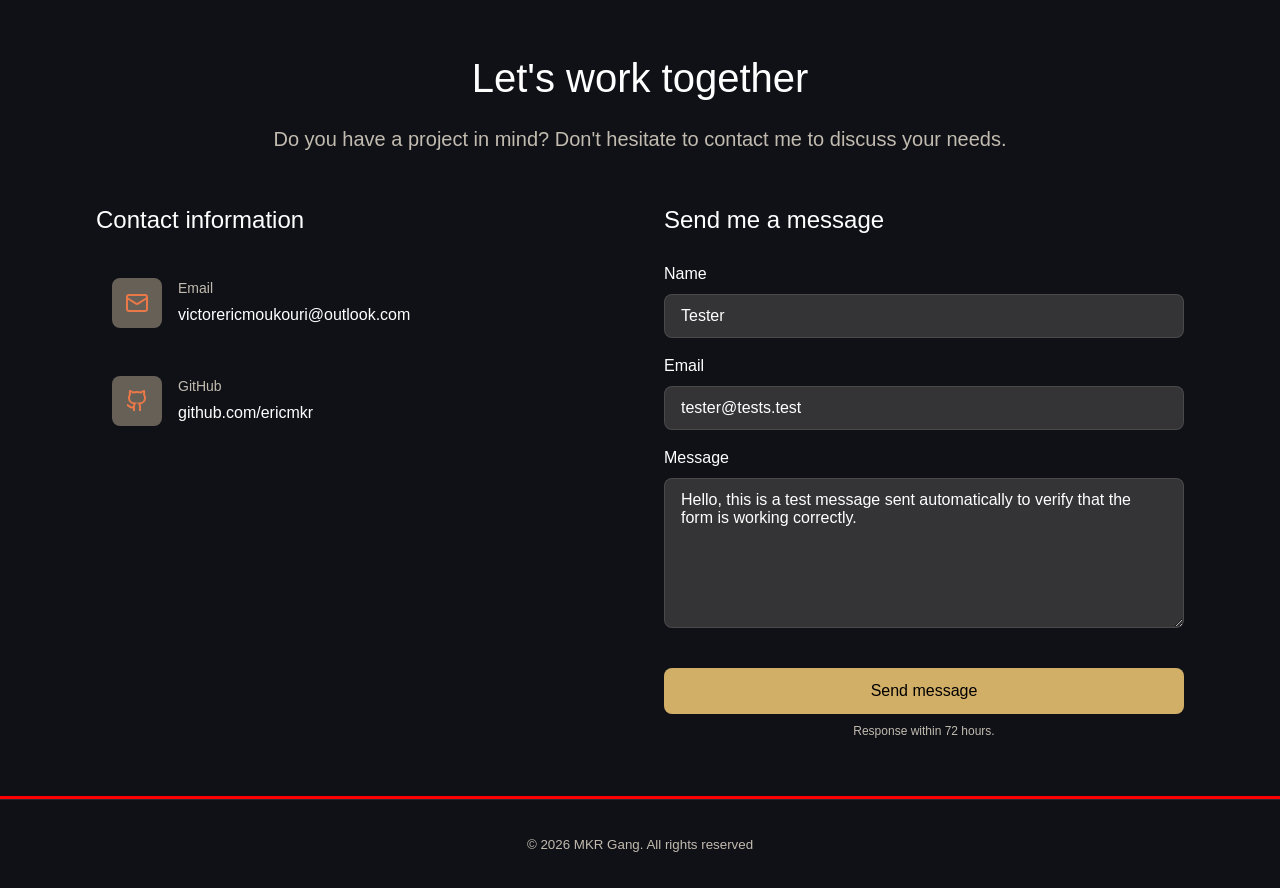
==== commit 32481f74: "Update" ====
--- a/index.html
+++ b/index.html
@@ -61,7 +61,7 @@
       <link rel="manifest" href="/site.webmanifest">
 
       <!-- =========================
-        STYLES & SCRIPTS
+        FONTS, STYLES & SCRIPTS
         ========================= -->
 
       <link rel="stylesheet" href="assets/css/index.css">
@@ -70,7 +70,11 @@
 
    <body>
 
+      <!-- Skip link -->
+
       <a class="skip-link" href="#main-content">Skip to main content</a>
+
+      <!-- Header -->
 
       <header>
 
@@ -106,12 +110,14 @@
 
             </nav>
 
+            <!-- Theme toggle -->
+
             <button id="theme-toggle" class="theme-toggle" type="button" aria-label="Theme: Auto. Change.">
-                  
+
                <span id="theme-icon" aria-hidden="true">🌓</span>
-                
+
                <span id="theme-label">Auto</span>
-             
+
             </button>
 
          </div>
@@ -119,6 +125,8 @@
       </header>
 
       <main id="main-content">
+
+         <!-- Hero -->
 
          <section id="hero" class="hero" aria-labelledby="hero-title">
 
@@ -158,6 +166,8 @@
 
          </section>
 
+         <!-- Projects -->
+
          <section id="projects" class="projects" aria-labelledby="projects-title" aria-describedby="projects-description">
 
             <div class="projects-content">
@@ -201,6 +211,8 @@
             </div>
 
          </section>
+
+         <!-- About me -->
 
          <section id="about" class="about" aria-labelledby="about-title" aria-describedby="about-description">
 
@@ -273,6 +285,8 @@
             </div>
 
          </section>
+
+         <!-- Services -->
    
          <section id="services" class="services" aria-labelledby="services-title" aria-describedby="services-description">
 
@@ -305,6 +319,8 @@
             </div>
 
          </section>
+
+         <!-- Our partners -->
          
          <!-- <section id="partners" class="partners" aria-labelledby="partners-title" aria-describedby="partners-description">   
 
@@ -363,7 +379,9 @@
             </div>
             
          </section> -->
-         
+
+         <!-- Testimonials -->
+
          <section id="testimonials" class="testimonials" aria-labelledby="testimonials-title" aria-describedby="testimonials-description">
 
             <div class="testimonials-content">
@@ -412,6 +430,8 @@
             </div>
 
          </section>
+
+         <!-- Pricing -->
             
          <section id="rates" class="rates" aria-labelledby="rates-title" aria-describedby="rates-description">
 
@@ -456,6 +476,8 @@
             </div>
 
          </section>
+
+         <!-- Contact me -->
          
          <section id="contact" class="contact" aria-labelledby="contact-title" aria-describedby="contact-intro">
 
@@ -580,8 +602,6 @@
                         </div>
 
                         <button id="submit-btn" type="submit" class="btn-primary" disabled>Send message</button>
-                        
-                        <!-- <span class="spinner"></spanclass> -->
 
                      </form>
 
@@ -597,17 +617,23 @@
 
       </main>
 
+      <!-- Footer -->
+
       <footer>
 
          <small>&copy; 2026 MKR Gang. All rights reserved</small>
 
       </footer>
+
+      <!-- Back to top -->
       
       <button id="back-to-top" class="back-to-top" type="button" aria-label="Back to top">⇧</button>
+
+      <!-- Overlay -->
       
       <div id="modal-overlay" class="modal-overlay" hidden></div>
-      
-      <!-- Feedback Modal -->
+
+      <!-- Form modal -->
       
       <div id="form-modal" class="form-modal" role="alertdialog" aria-modal="true" aria-labelledby="modal-title" aria-describedby="modal-message" hidden>
 
--- a/assets/css/index.css
+++ b/assets/css/index.css
@@ -30,7 +30,7 @@
    --radius: .6875rem;
 
    --header-height: 4.78125rem;
-   --max-width: 1180px;
+   --max-width: 1200px;
    --scrollbar-width: 0px;
 }
 
@@ -47,7 +47,7 @@
    --primary-hover: #ffffff;
    --primary-color: #000000;
 
-   --accent: #1c1b198e;
+   --accent: #ab9f898e;
    --muted: #c2bbaf;
 
    --input-bg: #343436;
@@ -57,7 +57,7 @@
    --radius: .6875rem;
 
    --header-height: 4.78125rem;
-   --max-width: 1180px;
+   --max-width: 1200px;
    --scrollbar-width: 0px;
 }
 
@@ -105,6 +105,7 @@
    height: var(--header-height);
    z-index: 1000;
    transition: background-color .3s ease, color .3s ease, border-color .3s ease, box-shadow .3s ease;
+   /* display: none; */
 }
 
 .header-content {
@@ -1212,31 +1213,16 @@
    display: grid;
    grid-template-rows: 0fr;
    width: 100%;
-
-   padding: 3rem;
-   transition: grid-template-rows .3s cubic-bezier(.22, 1, .36, 1);
-   /* transition: grid-template-rows 400ms ease, opacity 250ms ease; */
-
-
-   padding: 0 3rem;
-
-   /* overflow: hidden; */
-   /* opacity: 0; */
-
-   /* padding:0 3rem; */
-   overflow: hidden;
-   opacity: 0;
-
-   /* transition: grid-template-rows .7s cubic-bezier(.22, 1, .36, 1); */
-   transition: grid-template-rows 400ms ease, opacity 250ms ease;
-
    /* padding:0 5rem; */
    overflow: hidden;
    opacity: 0;
    border-top:  solid 1px rgba(210, 175, 103, .45);
    border-bottom: solid 1px rgba(210, 175, 103, .45);
    transition: grid-template-rows .7s cubic-bezier(.22, 1, .36, 1), opacity .45s ease, padding .7s cubic-bezier(.22, 1, .36, 1);
-
+}
+
+.project-details > * {
+   min-height: 0;
 }
 
 .project-details-content {
@@ -1250,9 +1236,6 @@
 
 .project-details.is-open {
    grid-template-rows: 1fr;
-
-   /* opacity: 1; */
-
    opacity: 1;
    padding: 3rem;
    padding-block: 0;
@@ -1260,7 +1243,6 @@
 
 .project-details-close {
    margin-top: 2rem;
-
 }
 
 .project-details-title {
@@ -1605,8 +1587,7 @@
    font-size: .95rem;
 }
 
-.status-page,
-.error-page {
+.status-page, .error-page {
    min-height: 100vh;
    display: grid;
    place-items: center;
@@ -1614,8 +1595,7 @@
    background: linear-gradient(135deg, rgba(210, 175, 103, .1), transparent 44%), var(--bg);
 }
 
-.status-content,
-.error-content {
+.status-content, .error-content {
    width: min(100%, 42rem);
    text-align: center;
 }
@@ -1632,21 +1612,19 @@
    font-weight: 700;
    letter-spacing: .08rem;
    text-transform: uppercase;
-   font-size: 11rem;
-}
-
-.status-content h1,
-.error-content h1 {
+   font-size: 7rem;
+}
+
+#status-title, #error-title {
    margin: .75rem 0 1rem;
    font-size: clamp(2.25rem, 8vw, 4.5rem);
    line-height: 1.05;
 }
 
-.status-message,
-.error-message,
-.redirect-message {
+.status-message, .error-message, .redirect-message {
    color: var(--muted);
    font-size: 1.125rem;
+   margin-top: 1.1rem;
 }
 
 .progress-container {
@@ -1713,24 +1691,4 @@
       height: 2.5rem;
       flex: 0 0 auto;
    }
-}
-
-/* =========================
-   CODEX FIX: prevent fixed controls from shifting when modal locks scroll
-========================= */
-
-body.no-scroll .navbar {
-   padding-right: 0;
-}
-
-body.no-scroll #theme-toggle {
-   transform: translateX(calc(-1 * var(--scrollbar-width)));
-}
-
-body.no-scroll #back-to-top {
-   right: calc(1.15rem + var(--scrollbar-width));
-}
-
-/* .maintenance-page {
-   overflow: hidden;
-} */
+}
